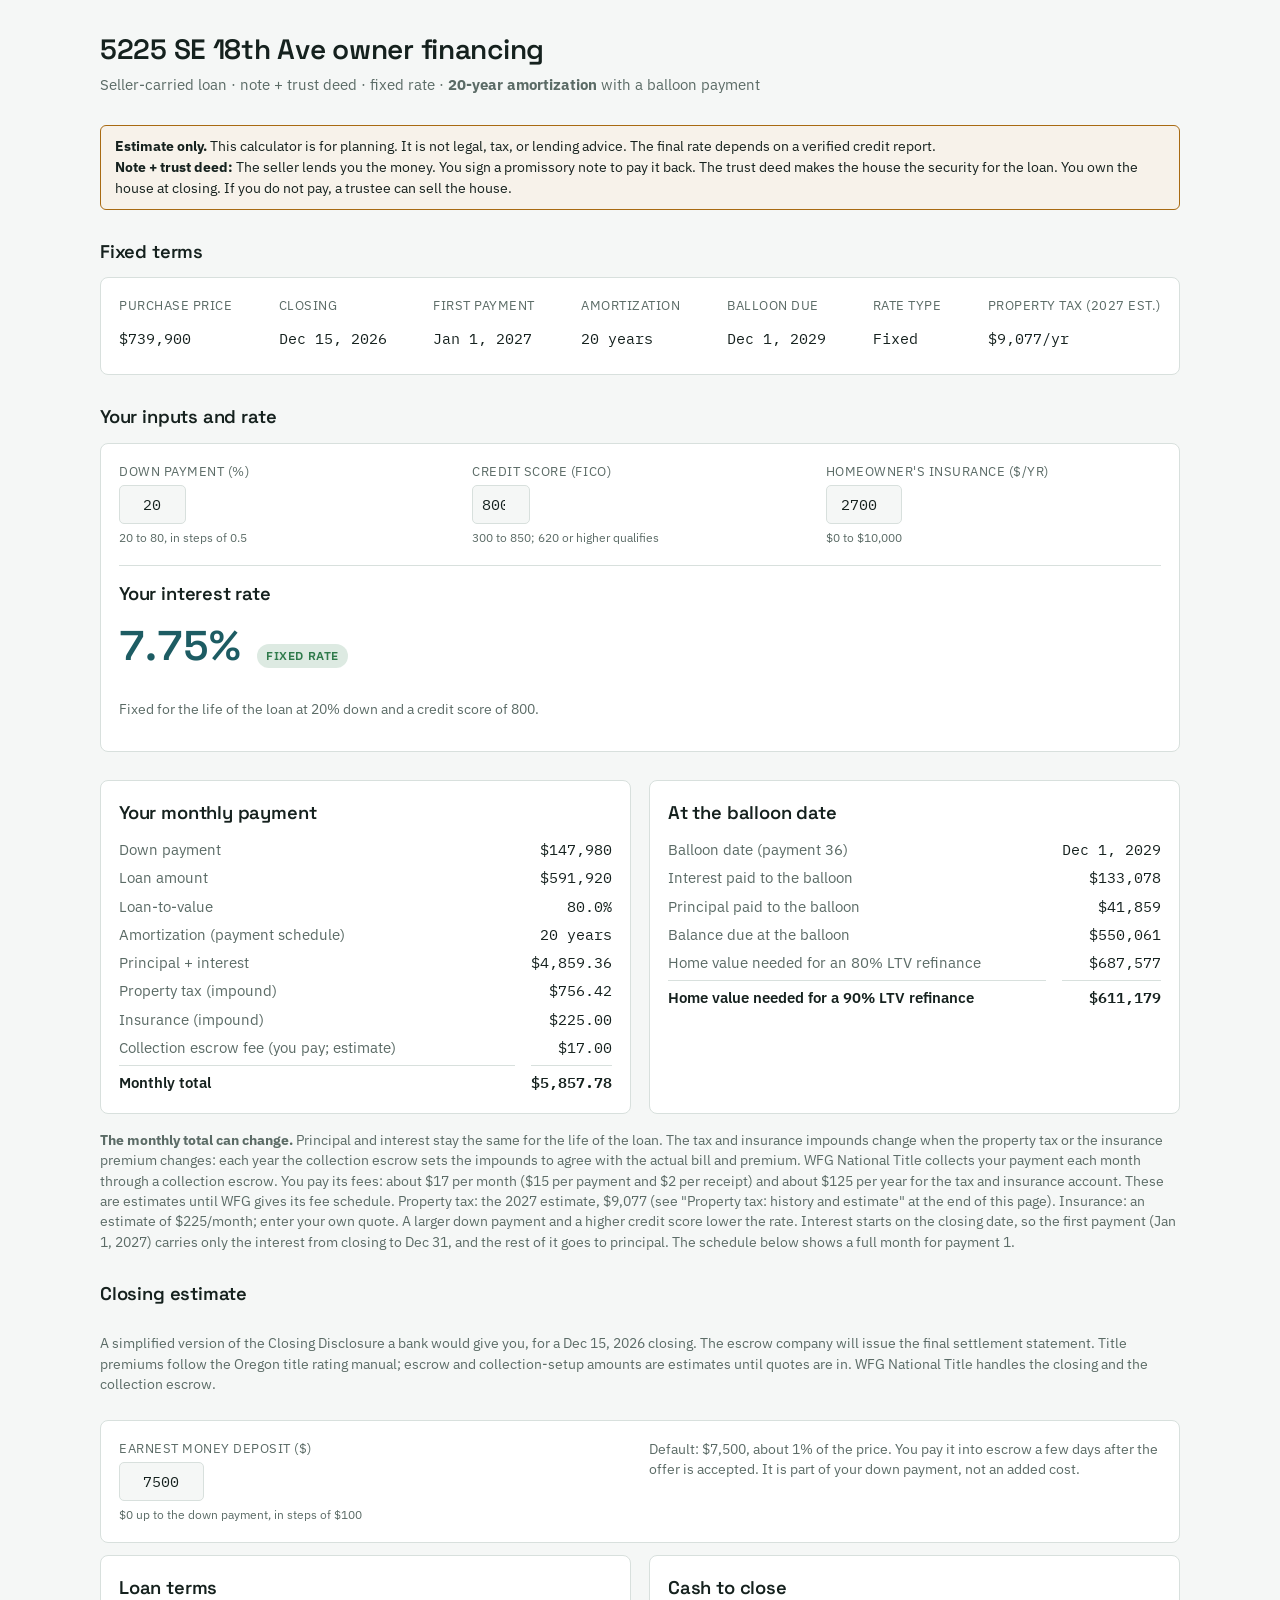
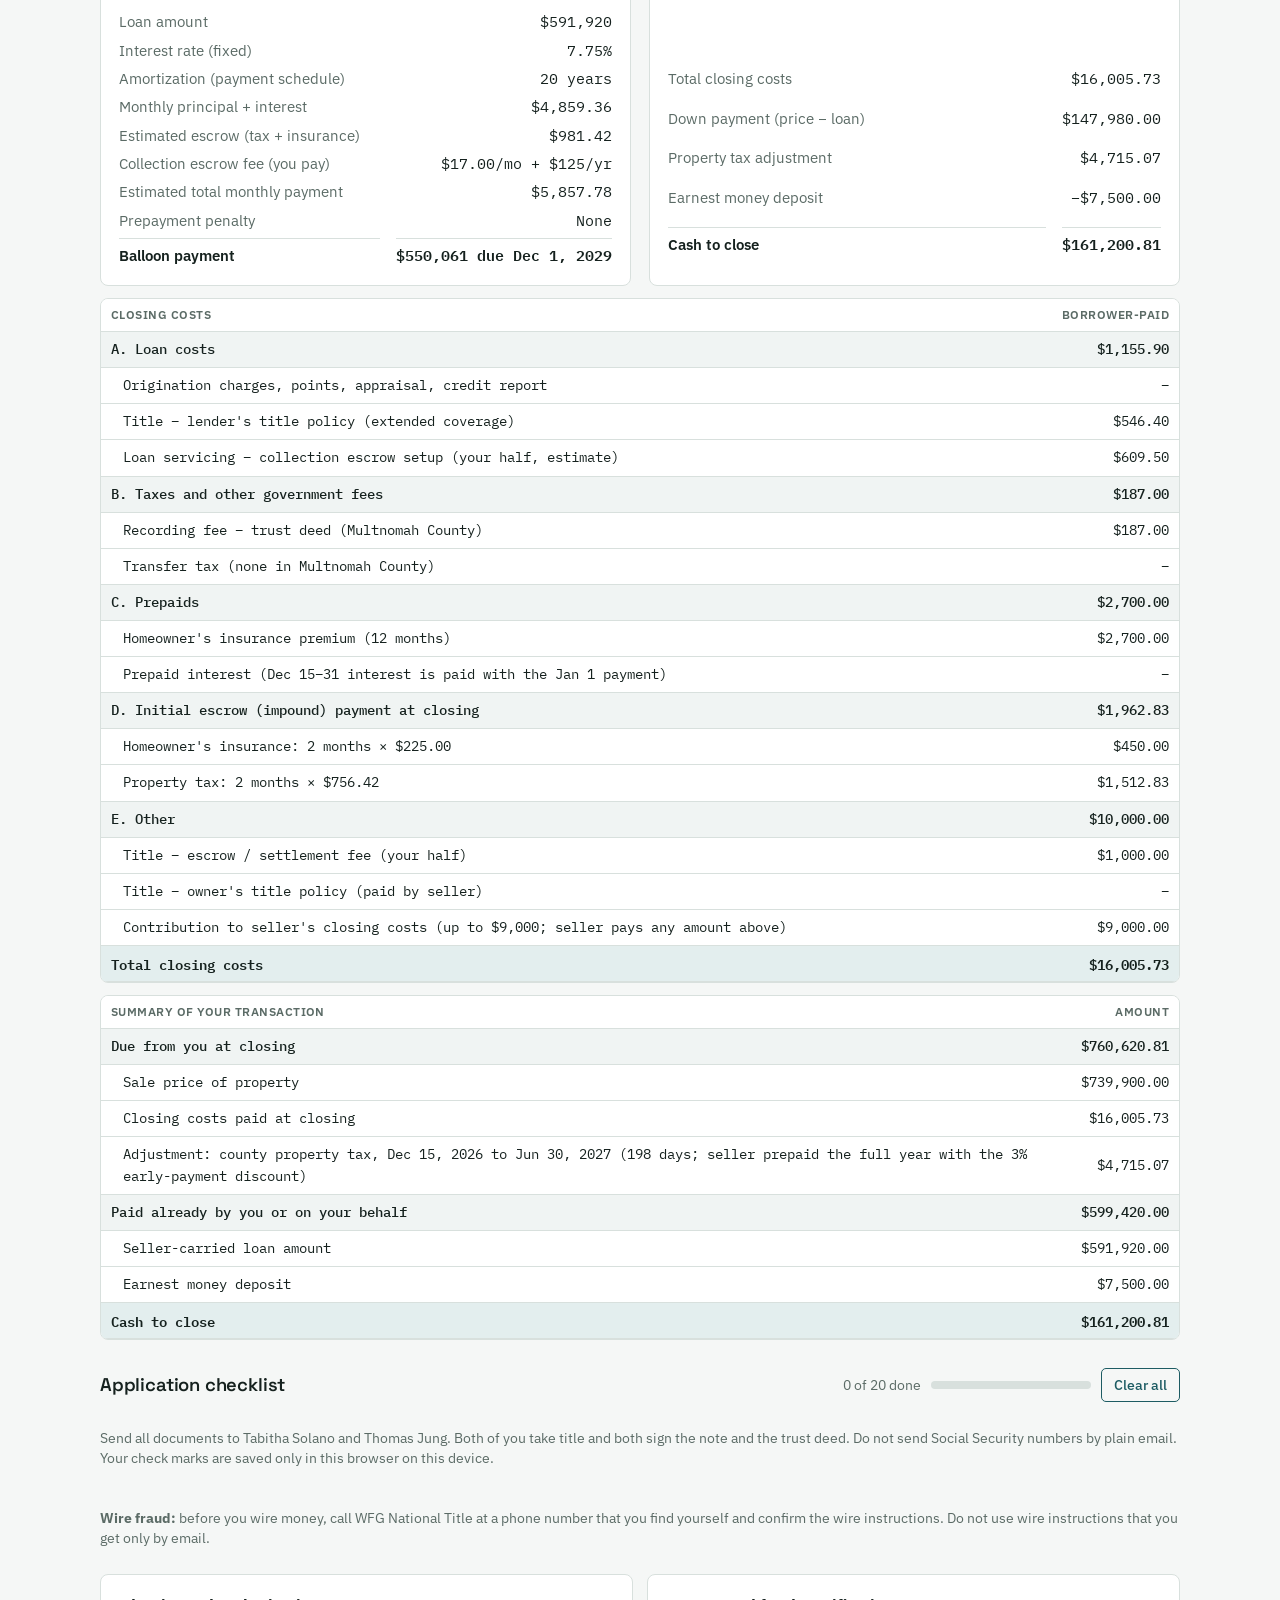
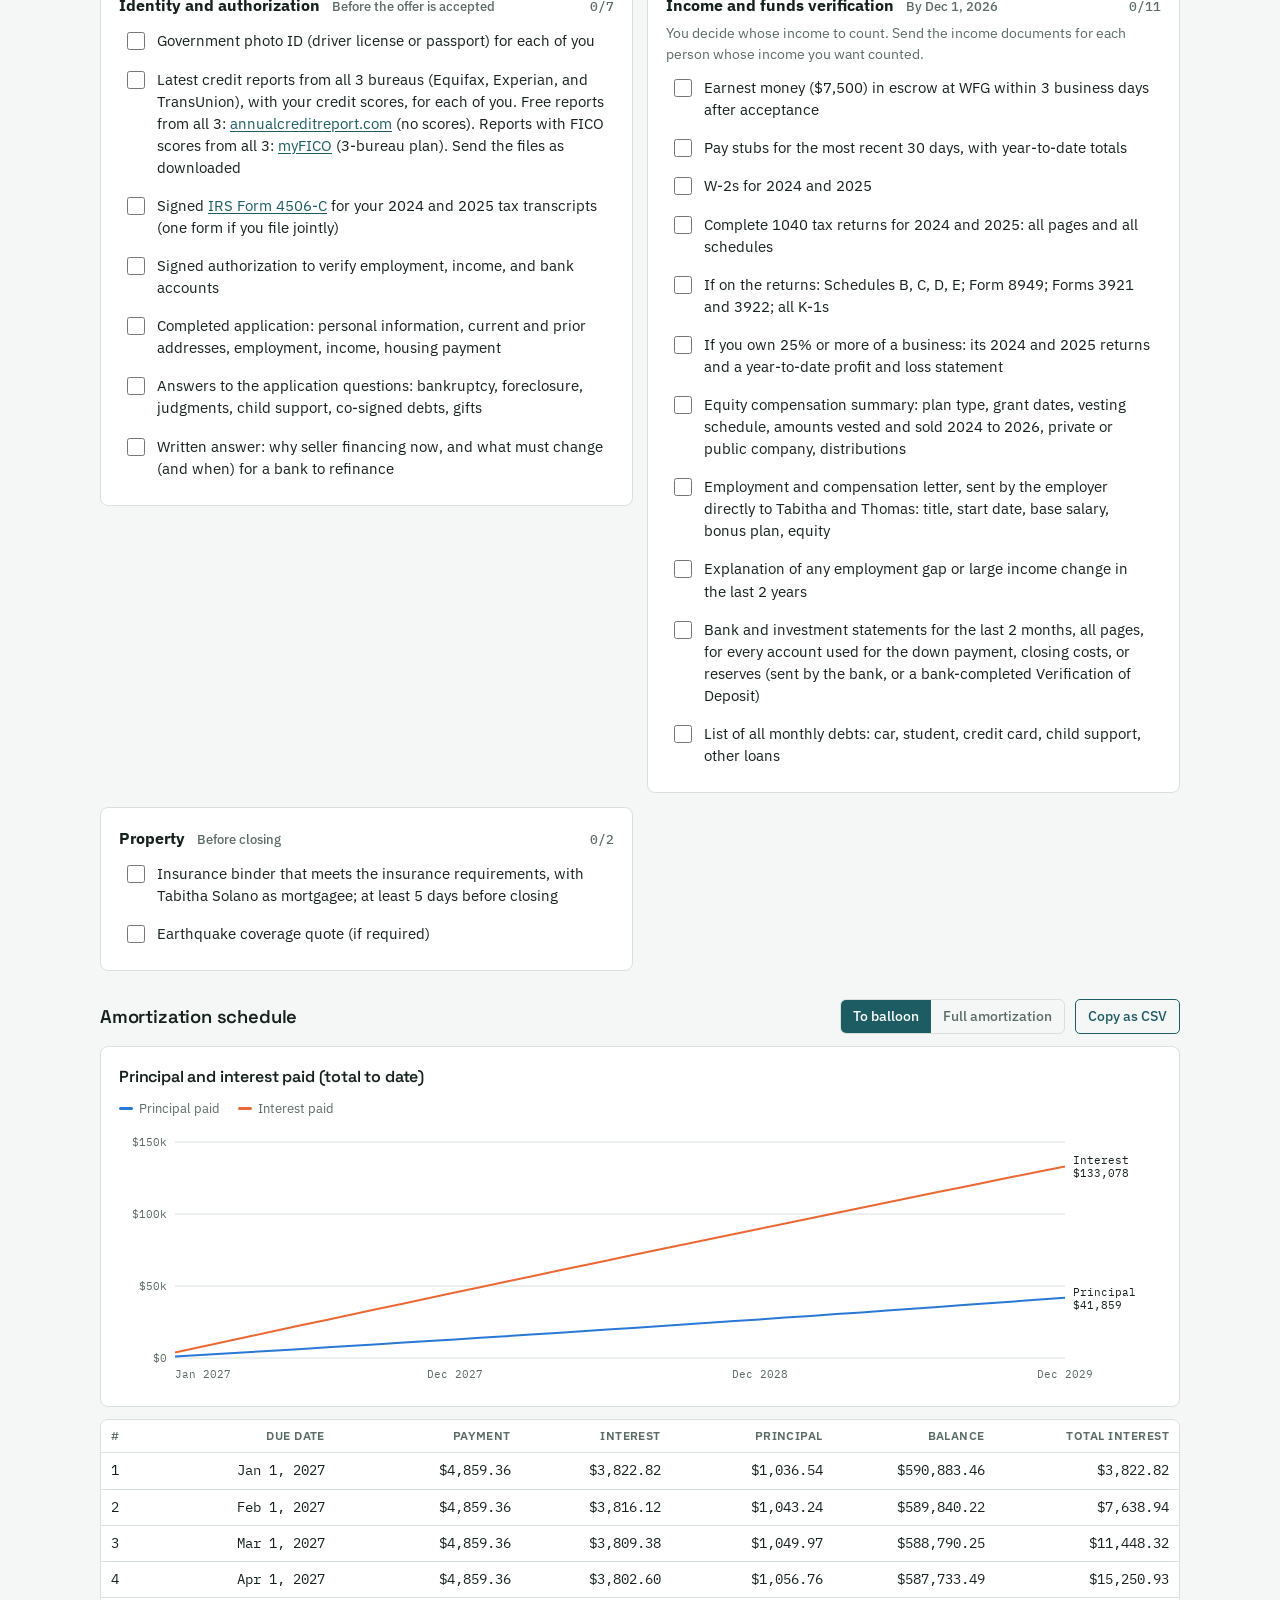
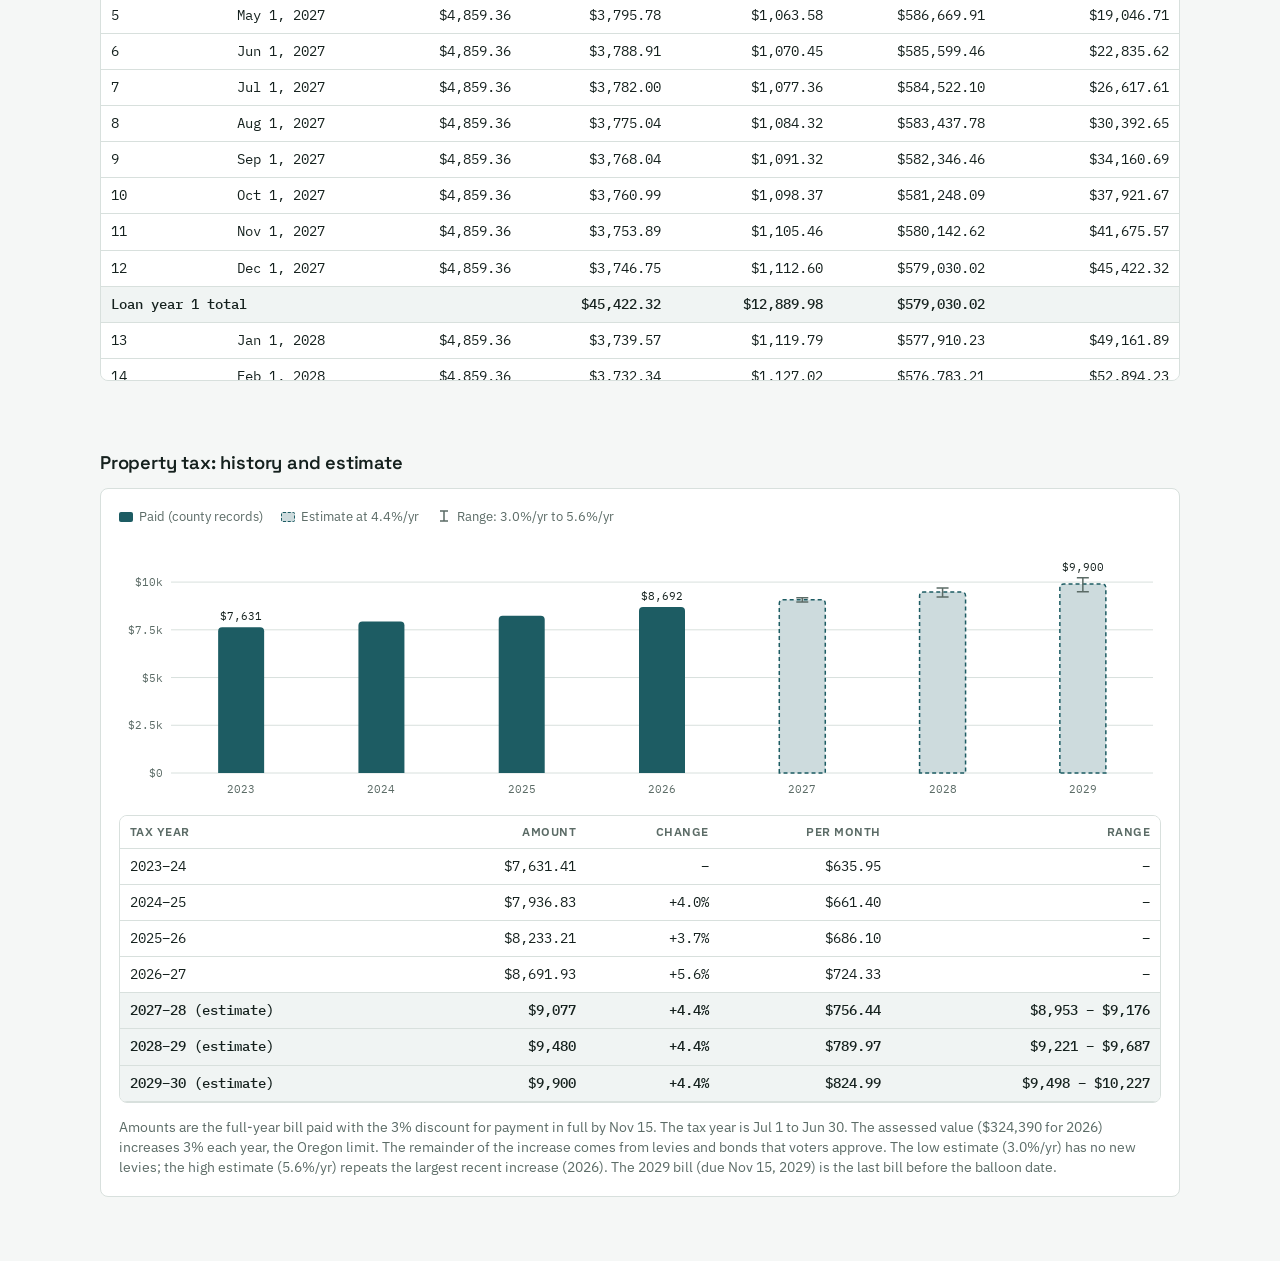
==== 5225-se-18th/index.html @ db4fd9b3 "fix: ask for 3-bureau credit reports with links in 5225 SE 18th checklist" ====
<!doctype html>
<html lang="en">
<head>
<meta charset="utf-8">
<meta name="viewport" content="width=device-width, initial-scale=1">
<meta name="robots" content="noindex, nofollow">
<title>5225 SE 18th Owner Financing</title>
<meta name="description" content="Owner-financing calculator for 5225 SE 18th Ave, Portland">
<link rel="preconnect" href="https://fonts.googleapis.com">
<link rel="stylesheet" href="https://fonts.googleapis.com/css2?family=IBM+Plex+Mono:wght@400;500&family=IBM+Plex+Sans:wght@400;500;600&family=Space+Grotesk:wght@500;600&display=swap">
<style>
/* Layout: one working column; buyer inputs, rate + payment, balloon, then the schedule ledger. */
:root{
  --bg:#f5f7f6; --surface:#ffffff; --ink:#15211e; --muted:#5b6b66; --line:#d8e0dd;
  --accent:#1d5c63; --accent-soft:#e3eeee; --good:#2f7a4b; --warn:#a86a12; --bad:#b03a2e;
  --row:#f0f4f3;
  color-scheme:light;
  --display:"Space Grotesk",system-ui,sans-serif; --text:"IBM Plex Sans",system-ui,sans-serif; --mono:"IBM Plex Mono",ui-monospace,Menlo,monospace;
}
body{margin:0;background:var(--bg);color:var(--ink);font-family:var(--text);font-size:15px;line-height:1.5}
.wrap{max-width:1080px;margin:0 auto;padding-block:28px 64px;padding-left:max(16px,env(safe-area-inset-left,0px));padding-right:max(16px,env(safe-area-inset-right,0px));display:grid;gap:28px}
h1,h2{font-family:var(--display);font-weight:600;letter-spacing:-.01em;text-wrap:balance;margin:0}
h1{font-size:1.75rem}
h2{font-size:1.15rem}
.sub{color:var(--muted);margin:4px 0 0}
.note{font-size:.85rem;color:var(--muted)}
.warn-box{border:1px solid var(--warn);background:color-mix(in srgb,var(--warn) 9%,var(--surface));padding:10px 14px;border-radius:6px;font-size:.88rem}
section{display:grid;gap:12px;min-width:0}
.panel{background:var(--surface);border:1px solid var(--line);border-radius:8px;padding:18px}
.inputs{display:grid;grid-template-columns:repeat(auto-fit,minmax(170px,1fr));gap:14px 18px}
label{display:grid;gap:4px;font-size:.8rem;color:var(--muted);text-transform:uppercase;letter-spacing:.04em}
input{font:inherit;font-family:var(--mono);font-size:.95rem;color:var(--ink);background:var(--bg);border:1px solid var(--line);border-radius:5px;padding:7px 9px;width:100%;box-sizing:border-box;text-transform:none;letter-spacing:0}
input:focus-visible,button:focus-visible{outline:2px solid var(--accent);outline-offset:1px}
.inputs label{align-content:start}
input[type=number]{width:calc(var(--w,8) * 1ch + 22px);max-width:100%;justify-self:start;text-align:right}
input[aria-invalid="true"]{border-color:var(--bad);background:color-mix(in srgb,var(--bad) 7%,var(--surface))}
.hint{font-size:.78rem;color:var(--muted);text-transform:none;letter-spacing:0}
.hint.bad{color:var(--bad);font-weight:500}
.alert{border:1px solid var(--bad);background:color-mix(in srgb,var(--bad) 7%,var(--surface));color:var(--bad);border-radius:6px;padding:8px 12px;font-size:.88rem;margin:0}
.stale #loanOut,.stale #balloonOut,.stale #rateOut,.stale #cdTerms,.stale #cdCash,.stale #cdCosts,.stale #cdSummary,.stale #sched,.stale #piChart{opacity:.45}
.ck-head{display:flex;flex-wrap:wrap;gap:10px 18px;align-items:center;justify-content:space-between}
.ck-prog{display:flex;align-items:center;gap:10px;font-size:.9rem;color:var(--muted)}
.ck-bar{width:160px;height:8px;border-radius:999px;background:var(--line);overflow:hidden}
.ck-bar i{display:block;height:100%;background:var(--good);border-radius:999px;width:0}
.ck-grp{display:grid;gap:6px;align-content:start}
.ck-grp h3{margin:0;font-size:1rem;display:flex;flex-wrap:wrap;gap:6px 12px;align-items:baseline}
.ck-grp h3 .due{font-size:.8rem;font-weight:500;color:var(--muted)}
.ck-grp h3 .cnt{font-size:.8rem;font-weight:500;color:var(--muted);margin-left:auto;font-family:var(--mono)}
.ck-list{list-style:none;margin:0;padding:0;display:grid;gap:2px}
.ck-list label{display:grid;grid-template-columns:20px 1fr;gap:10px;align-items:start;padding:7px 8px;border-radius:6px;cursor:pointer;font-size:.92rem;text-transform:none;letter-spacing:0;color:var(--ink)}
.ck-list label:hover{background:var(--accent-soft)}
.ck-list input{width:18px;height:18px;margin:2px 0 0;accent-color:var(--good)}
.ck-list a{color:var(--accent);text-decoration:underline;text-underline-offset:2px}
.ck-list input:checked ~ span.t{color:var(--muted);text-decoration:line-through}
.ck-grid{display:grid;align-items:start;grid-template-columns:repeat(auto-fit,minmax(min(100%,460px),1fr));gap:14px}
.chart{position:relative;--s-prin:#2a78d6;--s-int:#eb6834}
.key{--s-prin:#2a78d6;--s-int:#eb6834}
.chart .xh{stroke:var(--muted);stroke-width:1;stroke-dasharray:3 3}
.chart svg{display:block;width:100%;height:auto;overflow:visible}
.chart .gl{stroke:var(--line);stroke-width:1}
.chart .ax{fill:var(--muted);font-family:var(--mono);font-size:11px}
.chart .lbl{fill:var(--ink);font-family:var(--mono);font-size:11px}
.chart .b{cursor:default}
.chart .b:focus{outline:none}
.chart .b:focus .m,.chart .b:hover .m{stroke:var(--ink);stroke-width:2}
.tip{position:absolute;pointer-events:none;background:var(--ink);color:var(--surface);font-size:.8rem;line-height:1.35;padding:6px 9px;border-radius:5px;white-space:nowrap;transform:translate(-50%,calc(-100% - 8px));opacity:0}
.tip.on{opacity:1}
.key{display:flex;flex-wrap:wrap;gap:6px 18px;font-size:.82rem;color:var(--muted);align-items:center}
.key i{display:inline-block;width:14px;height:10px;border-radius:2px;margin-right:6px;vertical-align:-1px}
.fixedrow{display:flex;flex-wrap:wrap;justify-content:space-between;gap:14px 32px}
.fixed{white-space:nowrap;display:grid;gap:4px;font-size:.8rem;color:var(--muted);text-transform:uppercase;letter-spacing:.04em}
.fixed span{font-family:var(--mono);font-size:.95rem;color:var(--ink);text-transform:none;letter-spacing:0;padding:7px 0}
.two{display:grid;grid-template-columns:minmax(0,1fr) minmax(0,1fr);gap:18px}
@media (max-width:760px){.two{grid-template-columns:1fr}}
.kv{display:grid;grid-template-columns:1fr auto;gap:6px 16px;font-size:.93rem;margin:0}
.kv dt{color:var(--muted)}
.kv dd{margin:0;text-align:right;font-family:var(--mono);font-variant-numeric:tabular-nums}
.kv .total{font-weight:600;color:var(--ink);border-top:1px solid var(--line);padding-top:6px}
.big{display:flex;flex-wrap:wrap;align-items:baseline;gap:10px 16px}
.big .rate{font-family:var(--display);font-size:2.6rem;font-weight:600;color:var(--accent);font-variant-numeric:tabular-nums}
.pill{display:inline-block;font-size:.75rem;font-weight:600;padding:3px 9px;border-radius:999px;text-transform:uppercase;letter-spacing:.05em}
.pill.ok{background:color-mix(in srgb,var(--good) 16%,transparent);color:var(--good)}
.pill.no{background:color-mix(in srgb,var(--bad) 16%,transparent);color:var(--bad)}
.scroll{overflow-x:auto;border:1px solid var(--line);border-radius:8px;background:var(--surface)}
table{border-collapse:collapse;width:100%;font-size:.88rem}
th,td{padding:7px 10px;text-align:right;white-space:nowrap;font-variant-numeric:tabular-nums}
th{font-weight:600;color:var(--muted);font-size:.75rem;text-transform:uppercase;letter-spacing:.04em;border-bottom:1px solid var(--line);position:sticky;top:0;background:var(--surface)}
td{font-family:var(--mono);border-bottom:1px solid var(--line)}
th:first-child,td:first-child{text-align:left}
tr.yr td{background:var(--row);font-weight:500}
tr.balloon td{background:var(--accent-soft);font-weight:600}
.bar{display:flex;flex-wrap:wrap;gap:10px;align-items:center;justify-content:space-between}
button{font:inherit;font-size:.85rem;font-weight:500;color:var(--accent);background:transparent;border:1px solid var(--accent);border-radius:5px;padding:6px 12px;cursor:pointer}
button:hover{background:var(--accent-soft)}
.seg{display:inline-flex;border:1px solid var(--line);border-radius:6px;overflow:hidden}
.seg button{border:0;border-radius:0;color:var(--muted)}
.seg button[aria-pressed="true"]{background:var(--accent);color:var(--surface)}
@media (prefers-reduced-motion:reduce){*{transition:none!important}}
</style>
</head>
<body>

<div class="wrap">
  <header>
    <h1>5225 SE 18th Ave owner financing</h1>
    <p class="sub">Seller-carried loan · note + trust deed · fixed rate · <strong>20-year amortization</strong> with a balloon payment</p>
  </header>

  <div class="warn-box"><strong>Estimate only.</strong> This calculator is for planning. It is not legal, tax, or lending advice. The final rate depends on a verified credit report.<br><strong>Note + trust deed:</strong> The seller lends you the money. You sign a promissory note to pay it back. The trust deed makes the house the security for the loan. You own the house at closing. If you do not pay, a trustee can sell the house.</div>

  <section>
    <h2>Fixed terms</h2>
    <div class="panel fixedrow">
      <div class="fixed">Purchase price<span>$739,900</span></div>
      <div class="fixed">Closing<span>Dec 15, 2026</span></div>
      <div class="fixed">First payment<span>Jan 1, 2027</span></div>
      <div class="fixed">Amortization<span>20 years</span></div>
      <div class="fixed">Balloon due<span style="white-space:nowrap">Dec 1, 2029</span></div>
      <div class="fixed">Rate type<span>Fixed</span></div>
      <div class="fixed">Property tax (2027 est.)<span>$9,077/yr</span></div>
    </div>
  </section>

  <section>
    <h2>Your inputs and rate</h2>
    <div class="panel" style="display:grid;gap:18px">
      <div class="inputs">
        <label for="downPct">Down payment (%)<input id="downPct" type="number" inputmode="decimal" required step="0.5" min="20" max="80" data-unit="%" value="20" style="--w:5" aria-describedby="downPctHint"><span class="hint" id="downPctHint" data-hint="20 to 80, in steps of 0.5">20 to 80, in steps of 0.5</span></label>
        <label for="fico">Credit score (FICO)<input id="fico" type="number" inputmode="decimal" required step="1" min="300" max="850" value="800" style="--w:4" aria-describedby="ficoHint"><span class="hint" id="ficoHint" data-hint="300 to 850; 620 or higher qualifies">300 to 850; 620 or higher qualifies</span></label>
        <label for="ins">Homeowner's insurance ($/yr)<input id="ins" type="number" inputmode="decimal" required step="1" min="0" max="10000" data-unit="$" value="2700" style="--w:6" aria-describedby="insHint"><span class="hint" id="insHint" data-hint="$0 to $10,000">$0 to $10,000</span></label>
      </div>
      <p class="alert" id="invalidMsg" role="alert" hidden>Correct the marked fields. The results below are from the last correct values.</p>
      <div style="border-top:1px solid var(--line);padding-top:14px;display:grid;gap:8px">
        <h2>Your interest rate</h2>
        <div class="big"><span class="rate" id="rateOut">–</span><span id="statusPill" class="pill ok">–</span></div>
        <p class="note" id="rateMsg"></p>
      </div>
    </div>
  </section>

  <section class="two">
    <div class="panel" style="display:grid;gap:12px;align-content:start">
      <h2>Your monthly payment</h2>
      <dl class="kv" id="loanOut"></dl>
    </div>
    <div class="panel" style="display:grid;gap:12px;align-content:start">
      <h2>At the balloon date</h2>
      <dl class="kv" id="balloonOut"></dl>
    </div>
  </section>
  <p class="note" style="margin:-12px 0 0"><strong>The monthly total can change.</strong> Principal and interest stay the same for the life of the loan. The tax and insurance impounds change when the property tax or the insurance premium changes: each year the collection escrow sets the impounds to agree with the actual bill and premium. WFG National Title collects your payment each month through a collection escrow. You pay its fees: about $17 per month ($15 per payment and $2 per receipt) and about $125 per year for the tax and insurance account. These are estimates until WFG gives its fee schedule. Property tax: the 2027 estimate, $9,077 (see "Property tax: history and estimate" at the end of this page). Insurance: an estimate of $225/month; enter your own quote. A larger down payment and a higher credit score lower the rate. Interest starts on the closing date, so the first payment (Jan 1, 2027) carries only the interest from closing to Dec 31, and the rest of it goes to principal. The schedule below shows a full month for payment 1.</p>


  <section>
    <h2>Closing estimate</h2>
    <p class="note">A simplified version of the Closing Disclosure a bank would give you, for a Dec 15, 2026 closing. The escrow company will issue the final settlement statement. Title premiums follow the Oregon title rating manual; escrow and collection-setup amounts are estimates until quotes are in. WFG National Title handles the closing and the collection escrow.</p>
    <div class="panel inputs">
      <label for="earnest">Earnest money deposit ($)<input id="earnest" type="number" inputmode="decimal" required step="100" min="0" max="147980" data-unit="$" value="7500" style="--w:7" aria-describedby="earnestHint"><span class="hint" id="earnestHint" data-hint="$0 up to the down payment, in steps of $100">$0 up to the down payment, in steps of $100</span></label>
      <p class="note" style="margin:0">Default: $7,500, about 1% of the price. You pay it into escrow a few days after the offer is accepted. It is part of your down payment, not an added cost.</p>
    </div>
    <div class="two">
      <div class="panel" style="display:grid;gap:10px"><h2>Loan terms</h2><dl class="kv" id="cdTerms"></dl></div>
      <div class="panel" style="display:grid;gap:10px"><h2>Cash to close</h2><dl class="kv" id="cdCash"></dl></div>
    </div>
    <div class="scroll"><table id="cdCosts"></table></div>
    <div class="scroll"><table id="cdSummary"></table></div>
  </section>

  <section id="checklist">
    <div class="ck-head">
      <h2>Application checklist</h2>
      <div class="ck-prog"><span id="ckCount">0 of 0 done</span><span class="ck-bar" aria-hidden="true"><i id="ckBar"></i></span><button type="button" id="ckClear">Clear all</button></div>
    </div>
    <p class="note">Send all documents to Tabitha Solano and Thomas Jung. Both of you take title and both sign the note and the trust deed. Do not send Social Security numbers by plain email. Your check marks are saved only in this browser on this device.</p>
    <p class="note"><strong>Wire fraud:</strong> before you wire money, call WFG National Title at a phone number that you find yourself and confirm the wire instructions. Do not use wire instructions that you get only by email.</p>
    <div class="ck-grid" id="ckGroups"></div>
  </section>

  <section>
    <div class="bar">
      <h2>Amortization schedule</h2>
      <div style="display:flex;gap:10px;flex-wrap:wrap">
        <div class="seg" role="group" aria-label="Schedule length">
          <button type="button" id="viewBalloon" aria-pressed="true">To balloon</button>
          <button type="button" id="viewFull" aria-pressed="false">Full amortization</button>
        </div>
        <button type="button" id="copyCsv">Copy as CSV</button>
      </div>
    </div>
    <div class="panel" style="display:grid;gap:10px">
      <h2 style="font-size:1rem">Principal and interest paid (total to date)</h2>
      <div class="key"><span><i style="background:var(--s-prin);height:3px;vertical-align:3px"></i>Principal paid</span><span><i style="background:var(--s-int);height:3px;vertical-align:3px"></i>Interest paid</span></div>
      <div class="chart" id="piChart"></div>
    </div>
    <div class="scroll" style="max-height:560px"><table id="sched"></table></div>
    <p class="note" id="copyMsg" aria-live="polite"></p>
  </section>

  <section>
    <h2>Property tax: history and estimate</h2>
    <div class="panel" style="display:grid;gap:14px">
      <div class="key"><span><i style="background:var(--accent)"></i>Paid (county records)</span><span><i style="background:color-mix(in srgb,var(--accent) 22%,var(--surface));outline:1.5px dashed var(--accent);outline-offset:-1.5px"></i>Estimate at 4.4%/yr</span><span><svg width="14" height="12" aria-hidden="true" style="margin-right:6px;vertical-align:-1px"><path d="M7 1V11M3 1H11M3 11H11" stroke="var(--muted)" stroke-width="1.5" fill="none"/></svg>Range: 3.0%/yr to 5.6%/yr</span></div>
      <div class="chart" id="taxChart"></div>
      <div class="scroll"><table id="taxTable"></table></div>
      <p class="note" style="margin:0">Amounts are the full-year bill paid with the 3% discount for payment in full by Nov 15. The tax year is Jul 1 to Jun 30. The assessed value ($324,390 for 2026) increases 3% each year, the Oregon limit. The remainder of the increase comes from levies and bonds that voters approve. The low estimate (3.0%/yr) has no new levies; the high estimate (5.6%/yr) repeats the largest recent increase (2026). The 2029 bill (due Nov 15, 2029) is the last bill before the balloon date.</p>
    </div>
  </section>
</div>

<script>
const TAX_EST = Math.round(8691.93*Math.pow(8691.93/7631.41,1/3)); // 2027 estimate: 2026 bill (3% discount) + average 2023–2026 increase
const PRICE = 739900, AMORT_N = 240, FIRST = "2027-01-01";
const P = {base:7.25, floor:7.0, minDown:20, downAdj:0.5, downCut:0.025, minFico:620,
  credit:[[800,0],[780,0.125],[760,0.25],[740,0.375],[720,0.5],[700,0.75],[680,1.0],[660,1.25],[640,1.5],[620,1.75]]};
let fullView = false, lastRows = [];
const $ = id => document.getElementById(id);
const num = id => parseFloat($(id).value) || 0;
const usd = v => (v<0?"-":"") + "$" + Math.round(Math.abs(v)).toLocaleString("en-US");
const usd2 = v => (v<0?"-":"") + "$" + Math.abs(v).toLocaleString("en-US",{minimumFractionDigits:2,maximumFractionDigits:2});
const pct = (v,d=3) => v.toFixed(d).replace(/0+$/,"").replace(/\.$/,".0") + "%";

function rateFor(fico, downPct){
  if(downPct < P.minDown - 1e-9) return {ok:false, why:`The minimum down payment is ${P.minDown}%.`};
  const t = P.credit.find(([min]) => fico >= min);
  if(!t) return {ok:false, why:`Owner financing is available for credit scores of ${P.minFico} or higher.`};
  const steps = Math.floor((downPct - P.minDown)/0.5 + 1e-9);
  const r = Math.max(P.floor, Math.round((P.base + t[1] + P.downAdj - P.downCut*steps)*1000)/1000);
  return {ok:true, rate:r};
}
function payment(L, r, n){ const i=r/1200; return L*i/(1-Math.pow(1+i,-n)); }
function addMonths(iso, k){
  const [y,m,d] = iso.split("-").map(Number);
  const dt = new Date(Date.UTC(y, m-1+k, 1));
  const last = new Date(Date.UTC(dt.getUTCFullYear(), dt.getUTCMonth()+1, 0)).getUTCDate();
  dt.setUTCDate(Math.min(d,last));
  return dt.toISOString().slice(0,10);
}
const fmtDate = iso => { const [y,m,d]=iso.split("-"); return ["Jan","Feb","Mar","Apr","May","Jun","Jul","Aug","Sep","Oct","Nov","Dec"].at(Number(m)-1)+" "+Number(d)+", "+y; };
function schedule(L, r, nBalloon){
  const i=r/1200, pmt=payment(L,r,AMORT_N); let bal=L, cumI=0; const rows=[];
  for(let k=1;k<=AMORT_N;k++){
    const int = bal*i; let prin = pmt-int; if(prin>bal) prin=bal;
    bal -= prin; cumI += int;
    rows.push({k, date:addMonths(FIRST,k-1), pmt:int+prin, int, prin, bal:Math.max(bal,0), cumI});
  }
  return {pmt, rows, n:Math.min(AMORT_N, nBalloon)};
}
function dl(el, pairs){ el.innerHTML = pairs.map(([k,v,cls]) => `<dt class="${cls||""}">${k}</dt><dd class="${cls||""}">${v}</dd>`).join(""); }

const FIELDS = ["downPct","fico","ins","earnest"];
const fmtVal = (el, v) => el.dataset.unit==="$" ? "$"+Number(v).toLocaleString("en-US") : el.dataset.unit==="%" ? v+"%" : Number(v).toLocaleString("en-US");
function fieldMsg(el){
  const v = el.validity;
  if(v.valueMissing || v.badInput) return "Enter a number.";
  if(v.rangeUnderflow || v.rangeOverflow){
    if(el.id==="earnest" && v.rangeOverflow) return `The deposit cannot be more than the down payment (${fmtVal(el, el.max)}).`;
    return `Enter a value from ${fmtVal(el, el.min)} to ${fmtVal(el, el.max)}.`;
  }
  if(v.stepMismatch) return el.step==="1" ? "Enter a whole number." : `Use steps of ${fmtVal(el, el.step)}.`;
  return "";
}
function validate(){
  const dp = $("downPct");
  if(dp.checkValidity()) $("earnest").max = Math.floor(PRICE*Number(dp.value)/100);
  let ok = true;
  FIELDS.forEach(id=>{
    const el=$(id), m=fieldMsg(el), h=$(id+"Hint");
    el.setAttribute("aria-invalid", m ? "true" : "false");
    h.textContent = m || h.dataset.hint; h.classList.toggle("bad", !!m);
    if(m) ok = false;
  });
  $("invalidMsg").hidden = ok; document.body.classList.toggle("stale", !ok);
  return ok;
}

function render(){
  if(!validate()) return;
  const downPct=num("downPct"), fico=num("fico"), nB=36;
  const taxM=TAX_EST/12, insM=num("ins")/12;
  const down=PRICE*downPct/100, L=PRICE-down;
  const q = rateFor(fico, downPct), pill=$("statusPill");
  if(!q.ok){
    $("rateOut").textContent="–"; pill.className="pill no"; pill.textContent="Not available"; $("rateMsg").textContent=q.why;
    dl($("loanOut"), [["Down payment", usd(down)],["Loan amount", usd(L)]]);
    dl($("balloonOut"), []); $("sched").innerHTML=""; $("piChart").innerHTML=""; lastRows=[]; ["cdTerms","cdCash","cdCosts","cdSummary"].forEach(id=>$(id).innerHTML=""); return;
  }
  $("rateOut").textContent=pct(q.rate); pill.className="pill ok"; pill.textContent="Fixed rate";
  $("rateMsg").textContent=`Fixed for the life of the loan at ${downPct}% down and a credit score of ${fico}.`;
  const s = schedule(L, q.rate, nB), n=s.n, end=s.rows[n-1];
  dl($("loanOut"), [
    ["Down payment", usd(down)],
    ["Loan amount", usd(L)],
    ["Loan-to-value", pct(L/PRICE*100,1)],
    ["Amortization (payment schedule)", "20 years"],
    ["Principal + interest", usd2(s.pmt)],
    ["Property tax (impound)", usd2(taxM)],
    ["Insurance (impound)", usd2(insM)],
    ["Collection escrow fee (you pay; estimate)", usd2(COLLECT_M)],
    ["Monthly total", usd2(s.pmt+taxM+insM+COLLECT_M),"total"]
  ]);
  dl($("balloonOut"), [
    ["Balloon date (payment "+n+")", fmtDate(end.date)],
    ["Interest paid to the balloon", usd(end.cumI)],
    ["Principal paid to the balloon", usd(L-end.bal)],
    ["Balance due at the balloon", usd(end.bal)],
    ["Home value needed for an 80% LTV refinance", usd(end.bal/0.8)],
    ["Home value needed for a 90% LTV refinance", usd(end.bal/0.9),"total"]
  ]);
  renderSchedule(s, n);
  renderPI(s, n);
  renderClosing(down, L, taxM, insM, q.rate, s, n);
  try{ localStorage.setItem("buyerNoteInputs-v9", JSON.stringify({downPct:$("downPct").value,fico:$("fico").value,ins:$("ins").value,earnest:$("earnest").value})); }catch(e){}
}

const COLLECT_M = 17, COLLECT_Y = 125; // WFG collection escrow, estimate: $15 per payment + $2 receipt; $125/yr tax and insurance reserve
const TAX_2026_PAID = 8691.93, CLOSE = "2026-12-15", ESCROW_TOTAL = 2000, TD_REC = 187, SELLER_COST_CAP = 9000;
function basicRate(a){ return a<=500000 ? 1350 : 1350 + 1.5*Math.ceil((a-500000)/1000 - 1e-9); }
function renderClosing(down, L, taxM, insM, rate, s, n){
  const days = Math.round((Date.UTC(2027,5,30) - Date.parse(CLOSE))/864e5) + 1;
  const end = s.rows[n-1];
  const lenderTitle = 100 + 0.30*basicRate(L), COLLECT_TOTAL = Math.max(250, 35 + 2*Math.ceil(L/1000));
  const groups = [
    ["A. Loan costs", [
      ["Origination charges, points, appraisal, credit report", 0],
      ["Title – lender's title policy (extended coverage)", lenderTitle],
      ["Loan servicing – collection escrow setup (your half, estimate)", COLLECT_TOTAL/2]
    ]],
    ["B. Taxes and other government fees", [
      ["Recording fee – trust deed (Multnomah County)", TD_REC],
      ["Transfer tax (none in Multnomah County)", 0]
    ]],
    ["C. Prepaids", [
      ["Homeowner's insurance premium (12 months)", num("ins")],
      ["Prepaid interest (Dec 15–31 interest is paid with the Jan 1 payment)", 0]
    ]],
    ["D. Initial escrow (impound) payment at closing", [
      ["Homeowner's insurance: 2 months × " + usd2(insM), 2*insM],
      ["Property tax: 2 months × " + usd2(taxM), 2*taxM]
    ]],
    ["E. Other", [
      ["Title – escrow / settlement fee (your half)", ESCROW_TOTAL/2],
      ["Title – owner's title policy (paid by seller)", 0],
      ["Contribution to seller's closing costs (up to $9,000; seller pays any amount above)", SELLER_COST_CAP]
    ]]
  ];
  let total = 0, h = `<thead><tr><th>Closing costs</th><th>Borrower-paid</th></tr></thead><tbody>`;
  groups.forEach(([g, items])=>{
    const sub = items.reduce((a,i)=>a+i[1],0); total += sub;
    h += `<tr class="yr"><td>${g}</td><td>${usd2(sub)}</td></tr>` + items.map(i=>`<tr><td style="white-space:normal;padding-left:22px">${i[0]}</td><td>${i[1]?usd2(i[1]):"–"}</td></tr>`).join("");
  });
  h += `<tr class="balloon"><td>Total closing costs</td><td>${usd2(total)}</td></tr></tbody>`;
  $("cdCosts").innerHTML = h;

  const prorate = TAX_2026_PAID*days/365, earnest = num("earnest");
  const dueFrom = PRICE + total + prorate, paid = L + earnest, cash = dueFrom - paid;
  $("cdSummary").innerHTML = `<thead><tr><th>Summary of your transaction</th><th>Amount</th></tr></thead><tbody>
    <tr class="yr"><td>Due from you at closing</td><td>${usd2(dueFrom)}</td></tr>
    <tr><td style="padding-left:22px">Sale price of property</td><td>${usd2(PRICE)}</td></tr>
    <tr><td style="padding-left:22px">Closing costs paid at closing</td><td>${usd2(total)}</td></tr>
    <tr><td style="white-space:normal;padding-left:22px">Adjustment: county property tax, Dec 15, 2026 to Jun 30, 2027 (${days} days; seller prepaid the full year with the 3% early-payment discount)</td><td>${usd2(prorate)}</td></tr>
    <tr class="yr"><td>Paid already by you or on your behalf</td><td>${usd2(paid)}</td></tr>
    <tr><td style="padding-left:22px">Seller-carried loan amount</td><td>${usd2(L)}</td></tr>
    <tr><td style="padding-left:22px">Earnest money deposit</td><td>${earnest?usd2(earnest):"–"}</td></tr>
    <tr class="balloon"><td>Cash to close</td><td>${usd2(cash)}</td></tr></tbody>`;

  dl($("cdTerms"), [
    ["Loan amount", usd(L)],
    ["Interest rate (fixed)", pct(rate)],
    ["Amortization (payment schedule)", "20 years"],
    ["Monthly principal + interest", usd2(s.pmt)],
    ["Estimated escrow (tax + insurance)", usd2(taxM+insM)],
    ["Collection escrow fee (you pay)", usd2(COLLECT_M)+"/mo + "+usd(COLLECT_Y)+"/yr"],
    ["Estimated total monthly payment", usd2(s.pmt+taxM+insM+COLLECT_M)],
    ["Prepayment penalty", "None"],
    ["Balloon payment", `${usd(end.bal)} due ${fmtDate(end.date)}`, "total"]
  ]);
  dl($("cdCash"), [
    ["Total closing costs", usd2(total)],
    ["Down payment (price − loan)", usd2(down)],
    ["Property tax adjustment", usd2(prorate)],
    ["Earnest money deposit", earnest?"−"+usd2(earnest):"–"],
    ["Cash to close", usd2(cash), "total"]
  ]);
}

function niceTicks(max, count){
  const raw = max/count, mag = Math.pow(10, Math.floor(Math.log10(raw))), f = raw/mag;
  const step = (f<=1?1:f<=2?2:f<=2.5?2.5:f<=5?5:10)*mag; const t=[]; for(let v=0; v<=max+1e-6; v+=step) t.push(v);
  if(t.at(-1) < max) t.push(t.at(-1)+step); return t;
}
const kfmt = v => v>=1e6 ? "$"+(v/1e6).toFixed(v%1e6?2:0).replace(/\.?0+$/,"")+"M" : v>=1000 ? "$"+Math.round(v/1000)+"k" : "$"+v;
let piState = null;
function renderPI(s, n){
  const box = $("piChart"), rows = (fullView ? s.rows : s.rows.slice(0,n));
  const L0 = rows[0].bal + rows[0].prin;
  const pts = rows.map(r=>({k:r.k, date:r.date, p:L0-r.bal, i:r.cumI}));
  const W = Math.max(300, box.clientWidth || 640), H = W<500?220:260, Lm = 56, Rm = W<500?78:96, T = 14, B = 30;
  const maxV = Math.max(pts.at(-1).p, pts.at(-1).i), ticks = niceTicks(maxV, 4), yMax = ticks.at(-1);
  const x = k => Lm + (W-Lm-Rm)*(k-1)/Math.max(1, pts.length-1), y = v => T + (H-T-B)*(1 - v/yMax);
  let g = "";
  ticks.forEach(t=>{ g += `<line class="gl" x1="${Lm}" x2="${W-Rm}" y1="${y(t)}" y2="${y(t)}"/><text class="ax" x="${Lm-8}" y="${y(t)+4}" text-anchor="end">${kfmt(t)}</text>`; });
  const yrStep = pts.length > 60 ? 60 : 12, mon = q => fmtDate(q.date).replace(/ \d+,/,"");
  const xs = [1]; for(let k=yrStep; k<=pts.length; k+=yrStep) xs.push(k);
  const keep = [xs.at(-1)]; for(let i=xs.length-2; i>=0; i--) if(x(keep.at(-1)) - x(xs[i]) >= 72) keep.push(xs[i]);
  keep.forEach(k=>{ g += `<text class="ax" x="${x(k)}" y="${H-10}" text-anchor="${k===1?"start":"middle"}">${mon(pts[k-1])}</text>`; });
  const line = key => "M" + pts.map(q=>`${x(q.k).toFixed(1)},${y(q[key]).toFixed(1)}`).join("L");
  g += `<path d="${line("i")}" fill="none" stroke="var(--s-int)" stroke-width="2" stroke-linejoin="round"/>`;
  g += `<path d="${line("p")}" fill="none" stroke="var(--s-prin)" stroke-width="2" stroke-linejoin="round"/>`;
  const e = pts.at(-1); let yp = y(e.p), yi = y(e.i); if(Math.abs(yp-yi) < 30){ const mid=(yp+yi)/2; if(yp<=yi){yp=mid-15; yi=mid+15;} else {yp=mid+15; yi=mid-15;} }
  g += `<text class="lbl" x="${W-Rm+8}" y="${yp-2}">Principal</text><text class="lbl" x="${W-Rm+8}" y="${yp+11}">${usd(e.p)}</text>`;
  g += `<text class="lbl" x="${W-Rm+8}" y="${yi-2}">Interest</text><text class="lbl" x="${W-Rm+8}" y="${yi+11}">${usd(e.i)}</text>`;
  g += `<g id="piHover" visibility="hidden"><line class="xh" id="piX" y1="${T}" y2="${H-B}"/><circle id="piDp" r="5" fill="var(--s-prin)" stroke="var(--surface)" stroke-width="2"/><circle id="piDi" r="5" fill="var(--s-int)" stroke="var(--surface)" stroke-width="2"/></g>`;
  g += `<rect id="piHit" x="${Lm}" y="${T}" width="${W-Lm-Rm}" height="${H-T-B}" fill="transparent" tabindex="0" aria-label="Move the pointer or use the arrow keys to read values"/>`;
  box.innerHTML = `<svg viewBox="0 0 ${W} ${H}" width="${W}" height="${H}" role="img" aria-label="Total principal and interest paid by month: ${usd(e.p)} principal and ${usd(e.i)} interest after payment ${e.k}">${g}</svg><div class="tip" id="piTip"></div>`;
  piState = {pts, x, y, W, idx: null};
  const hit = $("piHit"), tip = $("piTip");
  const show = idx => {
    idx = Math.max(0, Math.min(pts.length-1, idx)); piState.idx = idx; const q = pts[idx], X = x(q.k);
    $("piHover").setAttribute("visibility","visible");
    $("piX").setAttribute("x1",X); $("piX").setAttribute("x2",X);
    $("piDp").setAttribute("cx",X); $("piDp").setAttribute("cy",y(q.p)); $("piDi").setAttribute("cx",X); $("piDi").setAttribute("cy",y(q.i));
    tip.innerHTML = `Payment ${q.k} · ${fmtDate(q.date)}<br>Principal paid ${usd(q.p)}<br>Interest paid ${usd(q.i)}`;
    tip.classList.add("on"); const half = tip.offsetWidth/2;
    tip.style.left = Math.min(W-half, Math.max(half, X))+"px"; tip.style.top = (Math.min(y(q.p), y(q.i)) - 6)+"px";
  };
  const hide = () => { $("piHover").setAttribute("visibility","hidden"); tip.classList.remove("on"); };
  const fromEvt = ev => { const r = hit.getBoundingClientRect(); return Math.round((ev.clientX - r.left)/r.width*(pts.length-1)); };
  hit.addEventListener("pointermove", ev => show(fromEvt(ev)));
  hit.addEventListener("pointerdown", ev => show(fromEvt(ev)));
  hit.addEventListener("pointerleave", hide);
  hit.addEventListener("focus", () => show(piState.idx ?? pts.length-1));
  hit.addEventListener("blur", hide);
  hit.addEventListener("keydown", ev => { if(ev.key==="ArrowRight"||ev.key==="ArrowLeft"){ ev.preventDefault(); show((piState.idx ?? pts.length-1) + (ev.key==="ArrowRight"?1:-1)); } });
}

function renderSchedule(s, n){
  const rows = fullView ? s.rows : s.rows.slice(0,n);
  lastRows = rows.map((r,idx)=>({...r, balloon: !fullView && idx===n-1}));
  let h = `<thead><tr><th>#</th><th>Due date</th><th>Payment</th><th>Interest</th><th>Principal</th><th>Balance</th><th>Total interest</th></tr></thead><tbody>`;
  let yrI=0, yrP=0;
  rows.forEach((r,idx)=>{
    const isB = !fullView && idx===n-1;
    h += `<tr class="${isB?"balloon":""}"><td>${r.k}</td><td>${fmtDate(r.date)}</td><td>${usd2(isB?r.pmt+r.bal:r.pmt)}${isB?" *":""}</td><td>${usd2(r.int)}</td><td>${usd2(isB?r.prin+r.bal:r.prin)}</td><td>${usd2(isB?0:r.bal)}</td><td>${usd2(r.cumI)}</td></tr>`;
    yrI+=r.int; yrP+=r.prin;
    if(r.k%12===0 || idx===rows.length-1){
      h += `<tr class="yr"><td colspan="2">Loan year ${Math.ceil(r.k/12)} total</td><td></td><td>${usd2(yrI)}</td><td>${usd2(yrP)}</td><td>${usd2(r.bal)}</td><td></td></tr>`;
      yrI=0; yrP=0;
    }
  });
  $("sched").innerHTML = h + "</tbody>" + (fullView?"":`<caption style="caption-side:bottom;text-align:left;padding:8px 10px" class="note">* Payment ${n} includes the regular payment plus the balloon balance.</caption>`);
}

$("copyCsv").addEventListener("click", async ()=>{
  const text = ["Payment #,Due date,Payment,Interest,Principal,Balance,Total interest"].concat(
    lastRows.map(r=>[r.k, r.date, (r.balloon?r.pmt+r.bal:r.pmt).toFixed(2), r.int.toFixed(2), (r.balloon?r.prin+r.bal:r.prin).toFixed(2), (r.balloon?0:r.bal).toFixed(2), r.cumI.toFixed(2)].join(","))).join("\n");
  try{ await navigator.clipboard.writeText(text); $("copyMsg").textContent = `Copied ${lastRows.length} rows.`; }
  catch(e){ const ta=document.createElement("textarea"); ta.value=text; ta.style.width="100%"; ta.rows=6; $("copyMsg").textContent="Copy did not work here. Select the text below and copy it."; $("copyMsg").appendChild(ta); ta.select(); }
});
$("viewBalloon").addEventListener("click",()=>{fullView=false;$("viewBalloon").setAttribute("aria-pressed","true");$("viewFull").setAttribute("aria-pressed","false");render();});
$("viewFull").addEventListener("click",()=>{fullView=true;$("viewFull").setAttribute("aria-pressed","true");$("viewBalloon").setAttribute("aria-pressed","false");render();});
document.querySelectorAll(".inputs input").forEach(el=>el.addEventListener("input",render));

// Application checklist; check marks stay in this browser (localStorage).
const CK_KEY = "buyerChecklist-v1";
const CK = [
  {id:"a", title:"Identity and authorization", due:"Before the offer is accepted", items:[
    ["a1","Government photo ID (driver license or passport) for each of you"],
    ["a2",'Latest credit reports from all 3 bureaus (Equifax, Experian, and TransUnion), with your credit scores, for each of you. Free reports from all 3: <a href="https://www.annualcreditreport.com" target="_blank" rel="noopener">annualcreditreport.com</a> (no scores). Reports with FICO scores from all 3: <a href="https://www.myfico.com/products" target="_blank" rel="noopener">myFICO</a> (3-bureau plan). Send the files as downloaded'],
    ["a3",'Signed <a href="https://www.irs.gov/pub/irs-pdf/f4506c.pdf" target="_blank" rel="noopener">IRS Form 4506-C</a> for your 2024 and 2025 tax transcripts (one form if you file jointly)'],
    ["a4","Signed authorization to verify employment, income, and bank accounts"],
    ["a5","Completed application: personal information, current and prior addresses, employment, income, housing payment"],
    ["a6","Answers to the application questions: bankruptcy, foreclosure, judgments, child support, co-signed debts, gifts"],
    ["a7","Written answer: why seller financing now, and what must change (and when) for a bank to refinance"]]},
  {id:"b", title:"Income and funds verification", due:"By Dec 1, 2026", note:"You decide whose income to count. Send the income documents for each person whose income you want counted.", items:[
    ["d1","Earnest money ($7,500) in escrow at WFG within 3 business days after acceptance"],
    ["b1","Pay stubs for the most recent 30 days, with year-to-date totals"],
    ["b2","W-2s for 2024 and 2025"],
    ["b3","Complete 1040 tax returns for 2024 and 2025: all pages and all schedules"],
    ["b4","If on the returns: Schedules B, C, D, E; Form 8949; Forms 3921 and 3922; all K-1s"],
    ["b5","If you own 25% or more of a business: its 2024 and 2025 returns and a year-to-date profit and loss statement"],
    ["b6","Equity compensation summary: plan type, grant dates, vesting schedule, amounts vested and sold 2024 to 2026, private or public company, distributions"],
    ["b7","Employment and compensation letter, sent by the employer directly to Tabitha and Thomas: title, start date, base salary, bonus plan, equity"],
    ["b9","Explanation of any employment gap or large income change in the last 2 years"],
    ["d2","Bank and investment statements for the last 2 months, all pages, for every account used for the down payment, closing costs, or reserves (sent by the bank, or a bank-completed Verification of Deposit)"],
    ["e1","List of all monthly debts: car, student, credit card, child support, other loans"]]},
  {id:"g", title:"Property", due:"Before closing", items:[
    ["g2","Insurance binder that meets the insurance requirements, with Tabitha Solano as mortgagee; at least 5 days before closing"],
    ["g3","Earthquake coverage quote (if required)"]]}
];
let ckState = {};
try { ckState = JSON.parse(localStorage.getItem(CK_KEY) || "{}") || {}; } catch(e) { ckState = {}; }
const ckSave = () => { try { localStorage.setItem(CK_KEY, JSON.stringify(ckState)); } catch(e) {} };
function ckProgress(){
  const all = CK.flatMap(g=>g.items.map(i=>i[0])), done = all.filter(id=>ckState[id]).length;
  $("ckCount").textContent = `${done} of ${all.length} done`;
  $("ckBar").style.width = (all.length ? done/all.length*100 : 0) + "%";
  CK.forEach(g=>{ const d = g.items.filter(i=>ckState[i[0]]).length; $("ckc-"+g.id).textContent = `${d}/${g.items.length}`; });
}
function renderChecklist(){
  $("ckGroups").innerHTML = CK.map(g=>`<div class="panel ck-grp"><h3>${g.title}<span class="due">${g.due}</span><span class="cnt" id="ckc-${g.id}"></span></h3>${g.note?`<p class="note" style="margin:0">${g.note}</p>`:""}<ul class="ck-list">` +
    g.items.map(([id,text])=>`<li><label><input type="checkbox" data-ck="${id}"${ckState[id]?" checked":""}><span class="t">${text}</span></label></li>`).join("") + `</ul></div>`).join("");
  $("ckGroups").querySelectorAll("input[data-ck]").forEach(el=>el.addEventListener("change", e=>{
    const id = e.target.dataset.ck; if(e.target.checked) ckState[id] = true; else delete ckState[id]; ckSave(); ckProgress();
  }));
  ckProgress();
}
let ckArm = null;
$("ckClear").addEventListener("click", ()=>{
  const b = $("ckClear");
  if(!ckArm){ b.textContent = "Click again to clear"; ckArm = setTimeout(()=>{ b.textContent = "Clear all"; ckArm = null; }, 3000); return; }
  clearTimeout(ckArm); ckArm = null; b.textContent = "Clear all"; ckState = {}; ckSave(); renderChecklist();
});
renderChecklist();

// Property tax history (paid with the 3% discount) and the estimate to the balloon date.
const TAX_HIST = [[2023,7631.41],[2024,7936.83],[2025,8233.21],[2026,8691.93]];
const TAX_G = Math.pow(8691.93/7631.41, 1/3) - 1, TAX_LO = 0.03, TAX_HI = 0.0557;
function renderTax(){
  const rows = TAX_HIST.map(([y,v],i)=>({y, v, est:false, chg: i ? v/TAX_HIST[i-1][1]-1 : null}));
  const last = TAX_HIST.at(-1)[1];
  [1,2,3].forEach(k=>rows.push({y:2026+k, v:last*Math.pow(1+TAX_G,k), lo:last*Math.pow(1+TAX_LO,k), hi:last*Math.pow(1+TAX_HI,k), est:true, chg:TAX_G}));
  const W=Math.max(300, $("taxChart").clientWidth || 640), H=W<500?220:260, L=52, R=8, T=22, B=28, yMax=11000, cw=(W-L-R)/rows.length, bw=Math.min(46, cw*0.56);
  const y = v => T + (H-T-B)*(1 - v/yMax);
  let g = "";
  [0,2500,5000,7500,10000].forEach(t=>{ g += `<line class="gl" x1="${L}" x2="${W-R}" y1="${y(t)}" y2="${y(t)}"/><text class="ax" x="${L-8}" y="${y(t)+4}" text-anchor="end">${t?"$"+(t/1000).toLocaleString("en-US")+"k":"$0"}</text>`; });
  rows.forEach((r,i)=>{
    const cx = L + cw*i + cw/2, x = cx-bw/2, top = y(r.v), h = y(0)-top, rr = Math.min(4,h);
    const path = `M${x},${y(0)}V${top+rr}Q${x},${top} ${x+rr},${top}H${x+bw-rr}Q${x+bw},${top} ${x+bw},${top+rr}V${y(0)}Z`;
    const fill = r.est ? "color-mix(in srgb,var(--accent) 22%,var(--surface))" : "var(--accent)";
    const tip = r.est ? `${r.y} estimate: ${usd(r.v)} (range ${usd(r.lo)} to ${usd(r.hi)}) · ${usd2(r.v/12)}/mo impound` : `${r.y} paid: ${usd2(r.v)}${r.chg!=null?` · +${(r.chg*100).toFixed(1)}% from ${r.y-1}`:""}`;
    g += `<g class="b" tabindex="0" role="img" aria-label="${tip}" data-tip="${tip}" data-x="${cx}" data-y="${r.est?y(r.hi):top}">`
       + `<rect x="${cx-cw/2}" y="${T}" width="${cw}" height="${H-T-B}" fill="transparent"/>`
       + `<path class="m" d="${path}" fill="${fill}" ${r.est?'stroke="var(--accent)" stroke-width="1.5" stroke-dasharray="4 3"':''}/>`
       + (r.est ? `<path d="M${cx},${y(r.hi)}V${y(r.lo)}M${cx-6},${y(r.hi)}H${cx+6}M${cx-6},${y(r.lo)}H${cx+6}" stroke="var(--muted)" stroke-width="1.5" fill="none"/>` : "")
       + `</g>`;
    if(i===0 || i===3 || i===rows.length-1) g += `<text class="lbl" x="${cx}" y="${(r.est?y(r.hi):top)-7}" text-anchor="middle">${usd(r.v)}</text>`;
    g += `<text class="ax" x="${cx}" y="${H-8}" text-anchor="middle">${r.y}</text>`;
  });
  $("taxChart").innerHTML = `<svg viewBox="0 0 ${W} ${H}" width="${W}" height="${H}" aria-label="Property tax paid 2023 to 2026 and estimated 2027 to 2029">${g}</svg><div class="tip" id="taxTip"></div>`;
  const tipEl = $("taxTip"), svg = $("taxChart").querySelector("svg");
  const show = el => { tipEl.textContent = el.dataset.tip; tipEl.classList.add("on"); const half = tipEl.offsetWidth/2; tipEl.style.left = Math.min(W-half, Math.max(half, Number(el.dataset.x)))+"px"; tipEl.style.top = (Number(el.dataset.y)-18)+"px"; };
  const hide = () => tipEl.classList.remove("on");
  svg.querySelectorAll(".b").forEach(el=>{ el.addEventListener("mouseenter",()=>show(el)); el.addEventListener("focus",()=>show(el)); el.addEventListener("mouseleave",hide); el.addEventListener("blur",hide); });
  $("taxTable").innerHTML = `<thead><tr><th>Tax year</th><th>Amount</th><th>Change</th><th>Per month</th><th>Range</th></tr></thead><tbody>` +
    rows.map(r=>`<tr${r.est?' class="yr"':''}><td>${r.y}–${String(r.y+1).slice(2)}${r.est?" (estimate)":""}</td><td>${r.est?usd(r.v):usd2(r.v)}</td><td>${r.chg==null?"–":"+"+(r.chg*100).toFixed(1)+"%"}</td><td>${usd2(r.v/12)}</td><td>${r.est?usd(r.lo)+" – "+usd(r.hi):"–"}</td></tr>`).join("") + `</tbody>`;
}
renderTax();
let piW = 0; new ResizeObserver(()=>{ const w=$("piChart").clientWidth; if(Math.abs(w-piW)>4){ piW=w; render(); } }).observe($("piChart"));
let taxW = 0; new ResizeObserver(()=>{ const w=$("taxChart").clientWidth; if(Math.abs(w-taxW)>4){ taxW=w; renderTax(); } }).observe($("taxChart"));
try{ const s=JSON.parse(localStorage.getItem("buyerNoteInputs-v9")||"null"); if(s) Object.entries(s).forEach(([k,v])=>{ if($(k)) $(k).value=v; }); }catch(e){}
render();
</script>

</body>
</html>
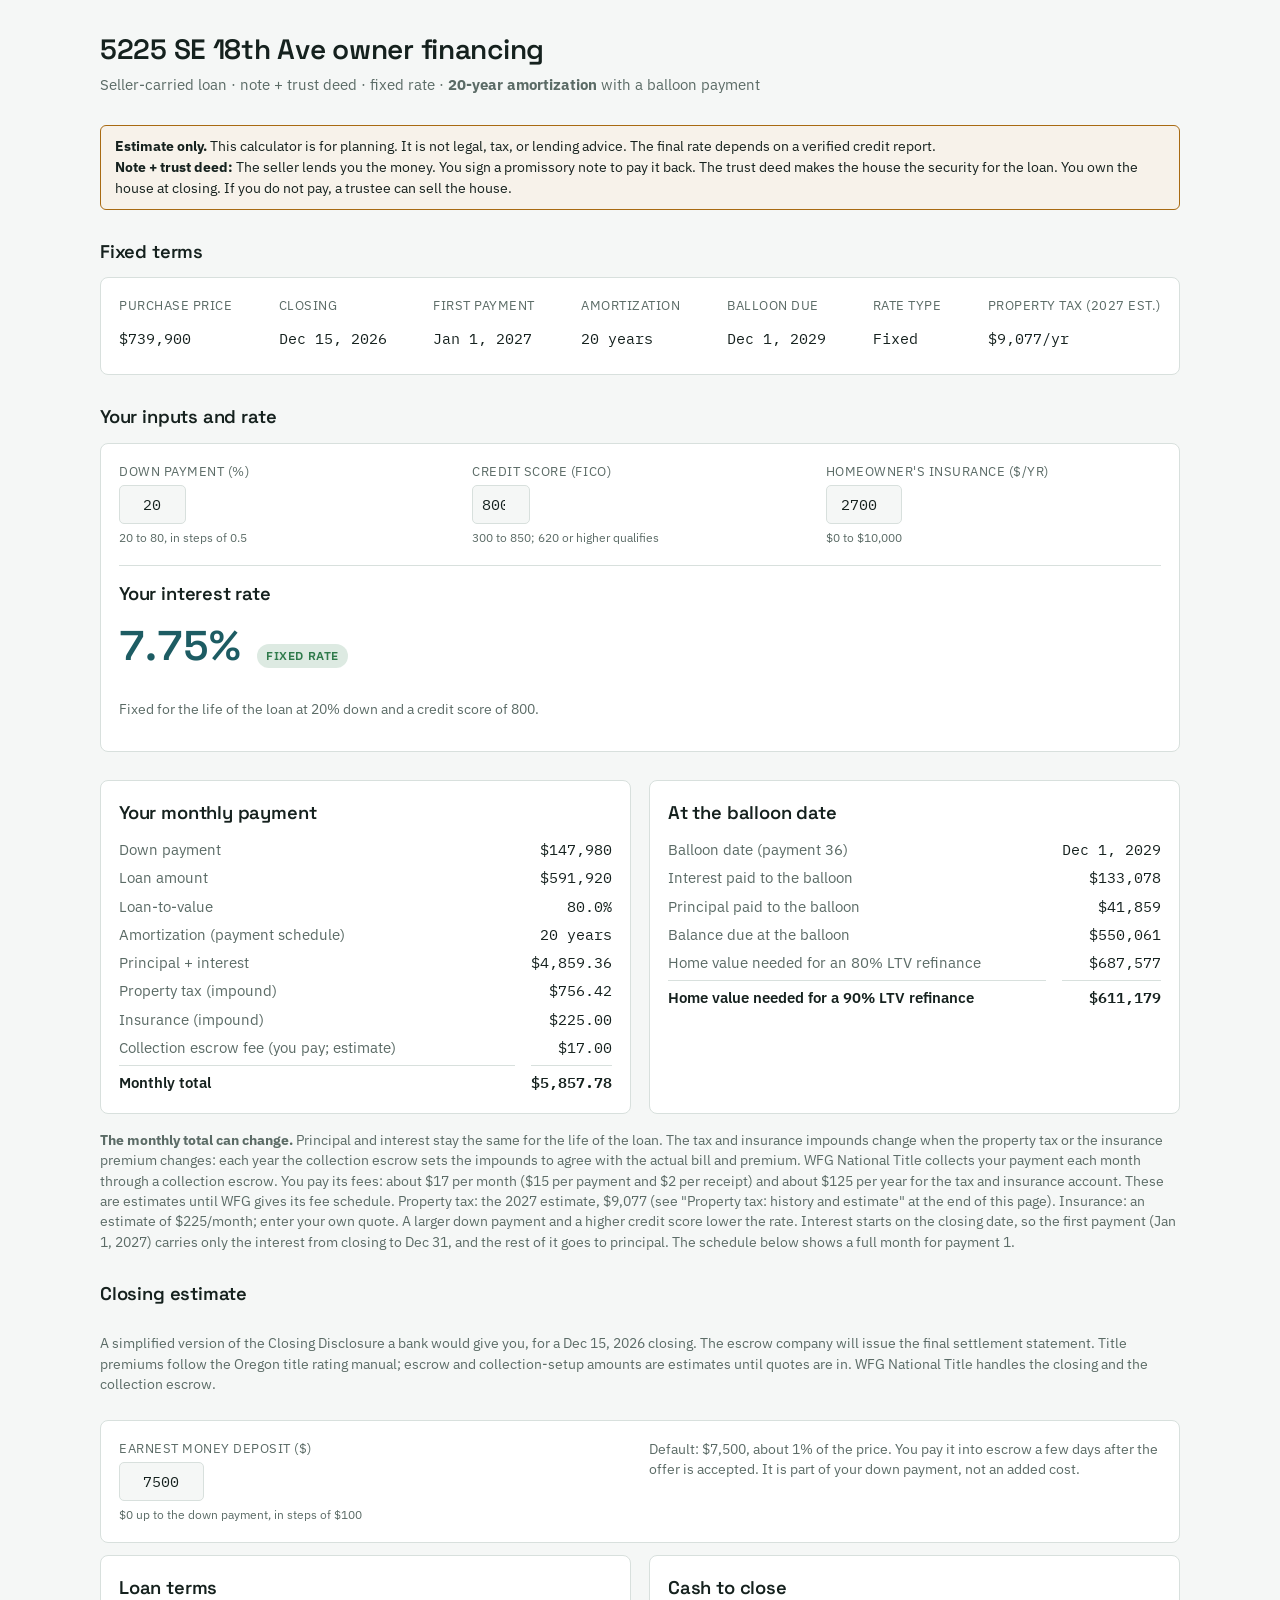
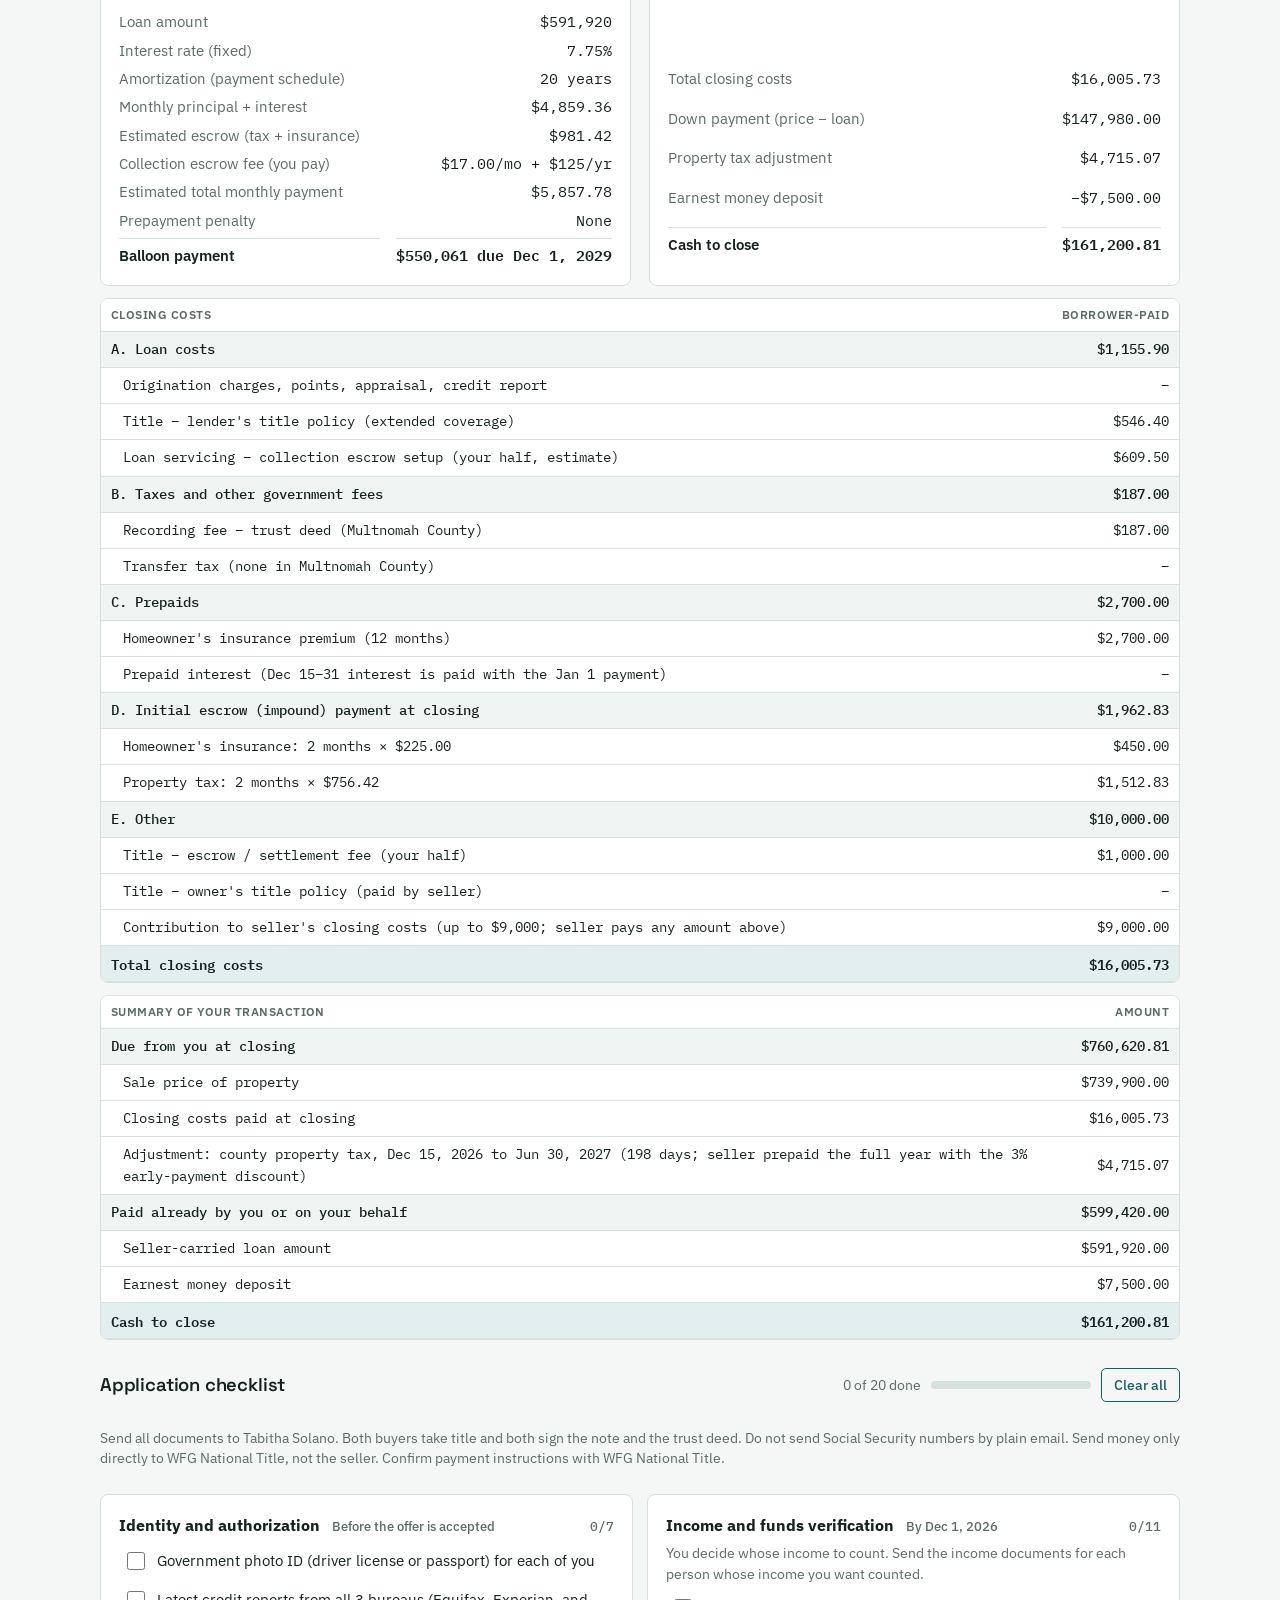
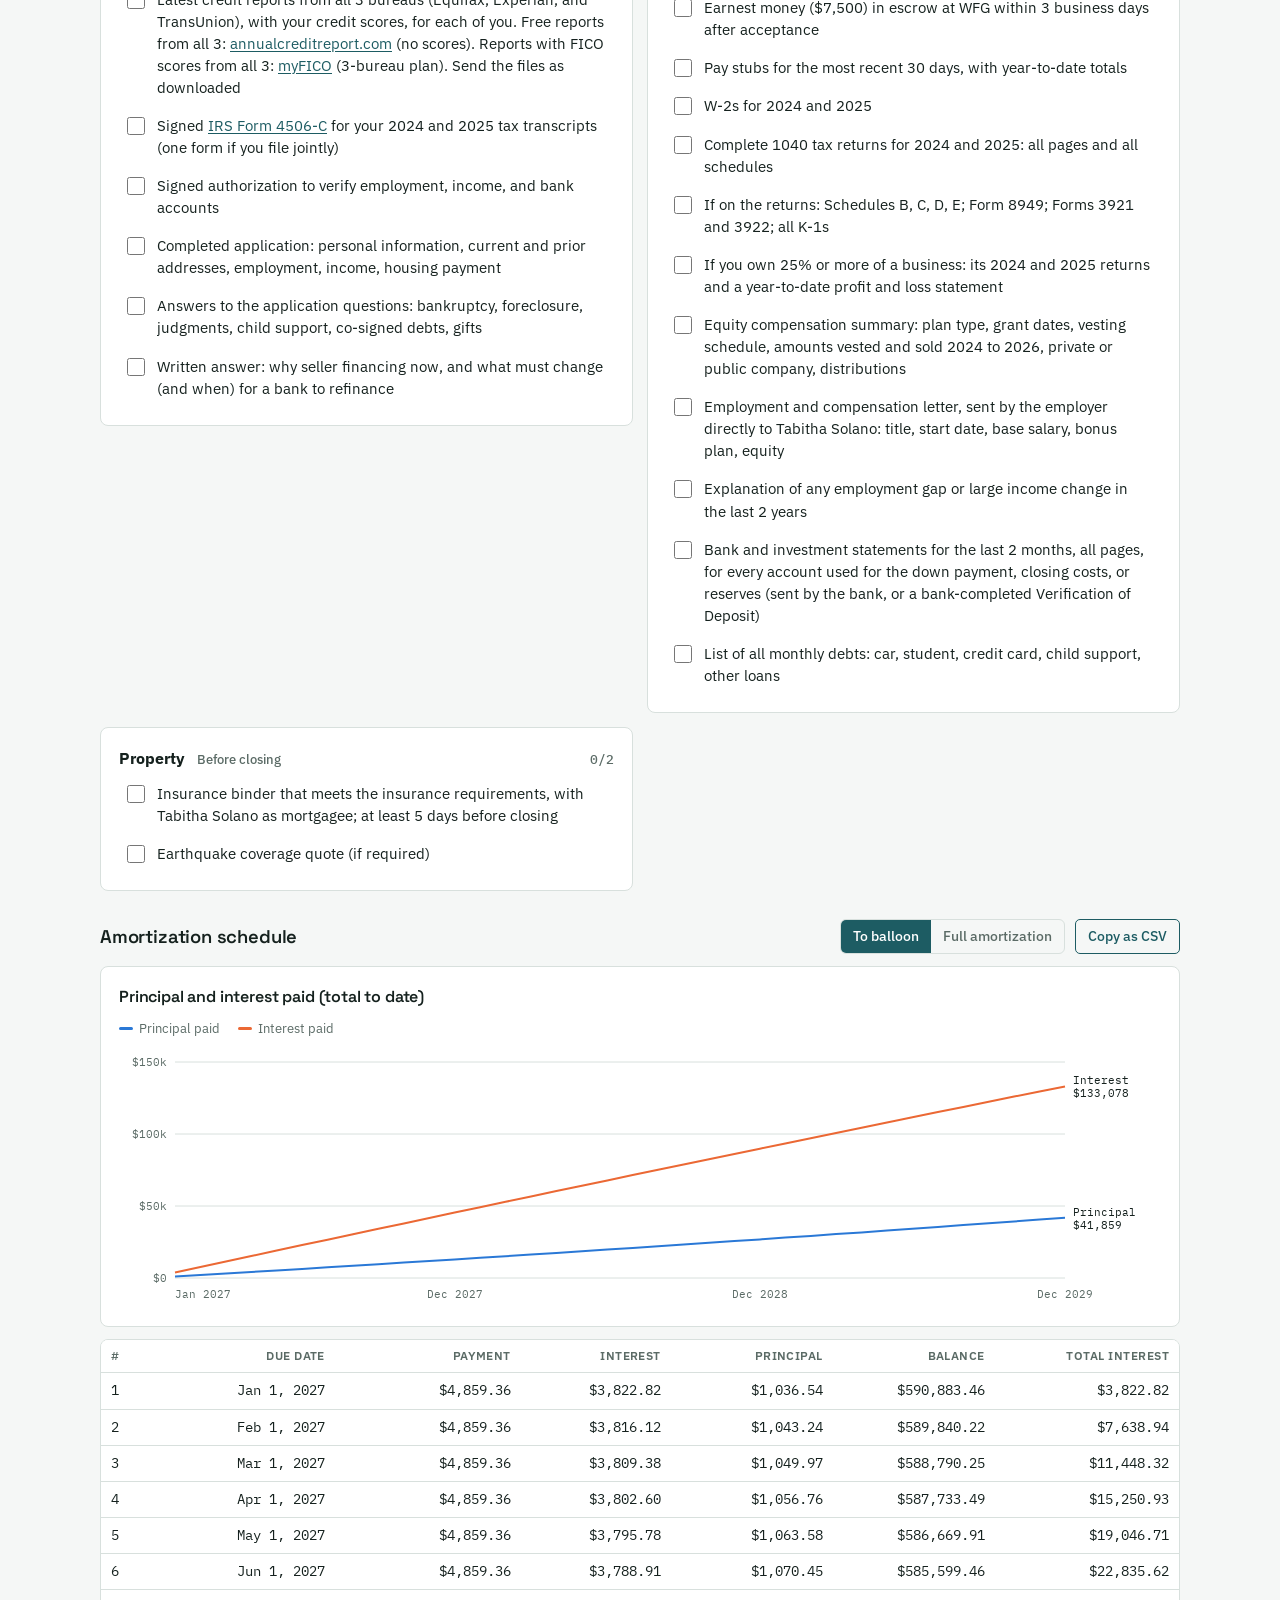
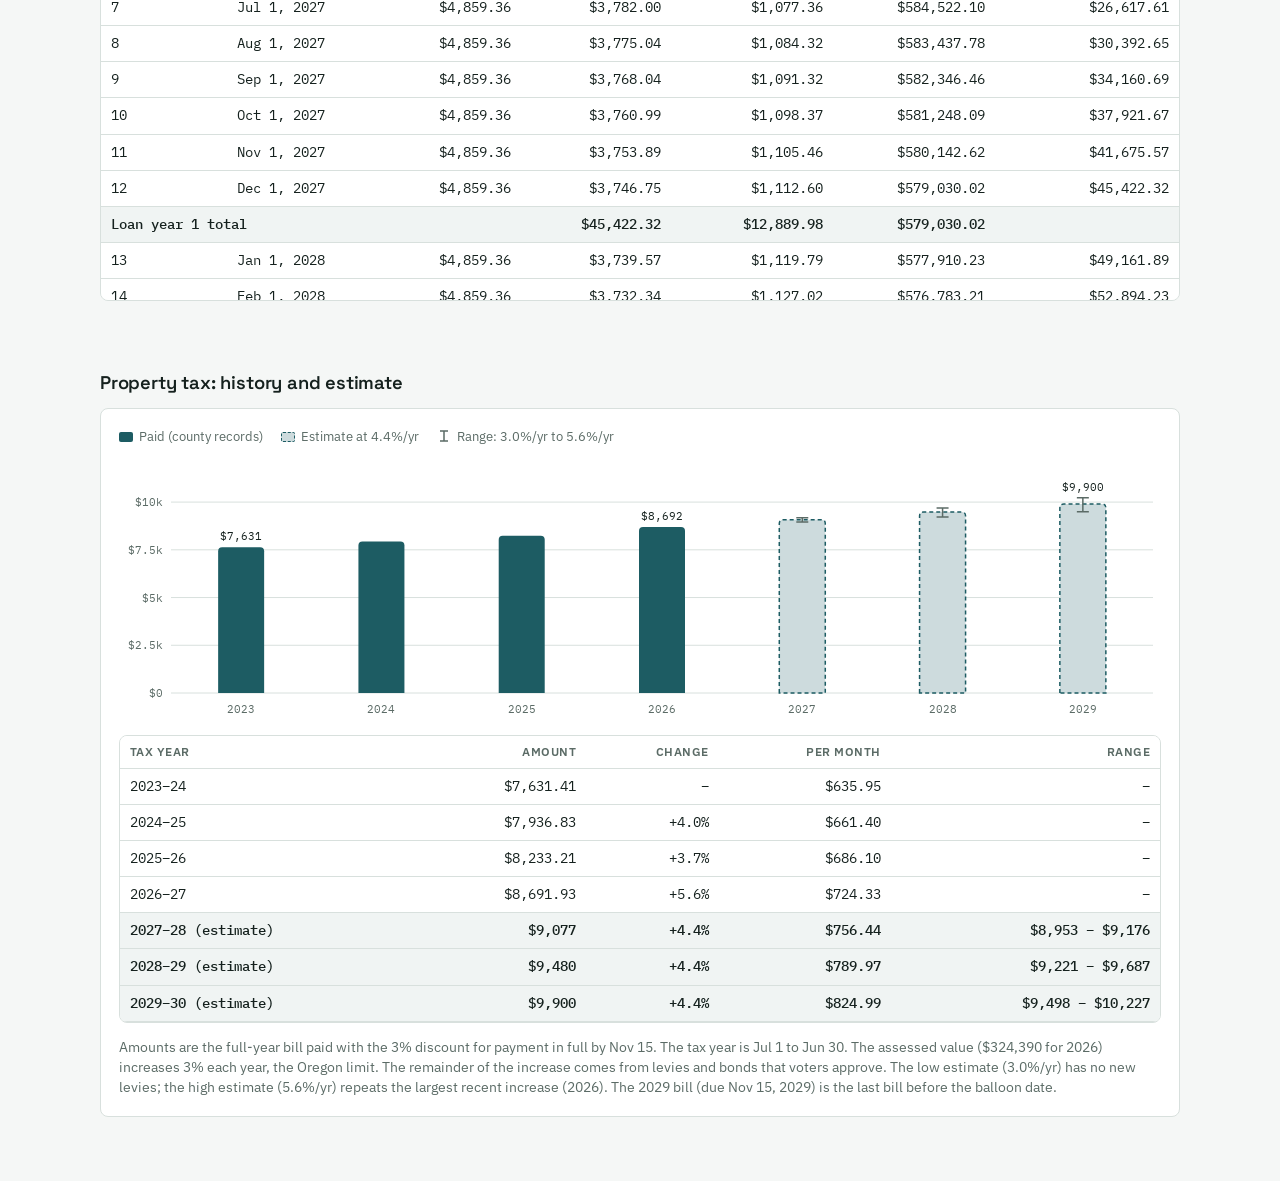
==== commit f82a3843: "fix: single instructions paragraph; documents to Tabitha only" ====
--- a/5225-se-18th/index.html
+++ b/5225-se-18th/index.html
@@ -171,8 +171,7 @@
       <h2>Application checklist</h2>
       <div class="ck-prog"><span id="ckCount">0 of 0 done</span><span class="ck-bar" aria-hidden="true"><i id="ckBar"></i></span><button type="button" id="ckClear">Clear all</button></div>
     </div>
-    <p class="note">Send all documents to Tabitha Solano and Thomas Jung. Both of you take title and both sign the note and the trust deed. Do not send Social Security numbers by plain email. Your check marks are saved only in this browser on this device.</p>
-    <p class="note"><strong>Wire fraud:</strong> before you wire money, call WFG National Title at a phone number that you find yourself and confirm the wire instructions. Do not use wire instructions that you get only by email.</p>
+    <p class="note">Send all documents to Tabitha Solano. Both buyers take title and both sign the note and the trust deed. Do not send Social Security numbers by plain email. Send money only directly to WFG National Title, not the seller. Confirm payment instructions with WFG National Title.</p>
     <div class="ck-grid" id="ckGroups"></div>
   </section>
 
@@ -479,7 +478,7 @@
     ["b4","If on the returns: Schedules B, C, D, E; Form 8949; Forms 3921 and 3922; all K-1s"],
     ["b5","If you own 25% or more of a business: its 2024 and 2025 returns and a year-to-date profit and loss statement"],
     ["b6","Equity compensation summary: plan type, grant dates, vesting schedule, amounts vested and sold 2024 to 2026, private or public company, distributions"],
-    ["b7","Employment and compensation letter, sent by the employer directly to Tabitha and Thomas: title, start date, base salary, bonus plan, equity"],
+    ["b7","Employment and compensation letter, sent by the employer directly to Tabitha Solano: title, start date, base salary, bonus plan, equity"],
     ["b9","Explanation of any employment gap or large income change in the last 2 years"],
     ["d2","Bank and investment statements for the last 2 months, all pages, for every account used for the down payment, closing costs, or reserves (sent by the bank, or a bank-completed Verification of Deposit)"],
     ["e1","List of all monthly debts: car, student, credit card, child support, other loans"]]},
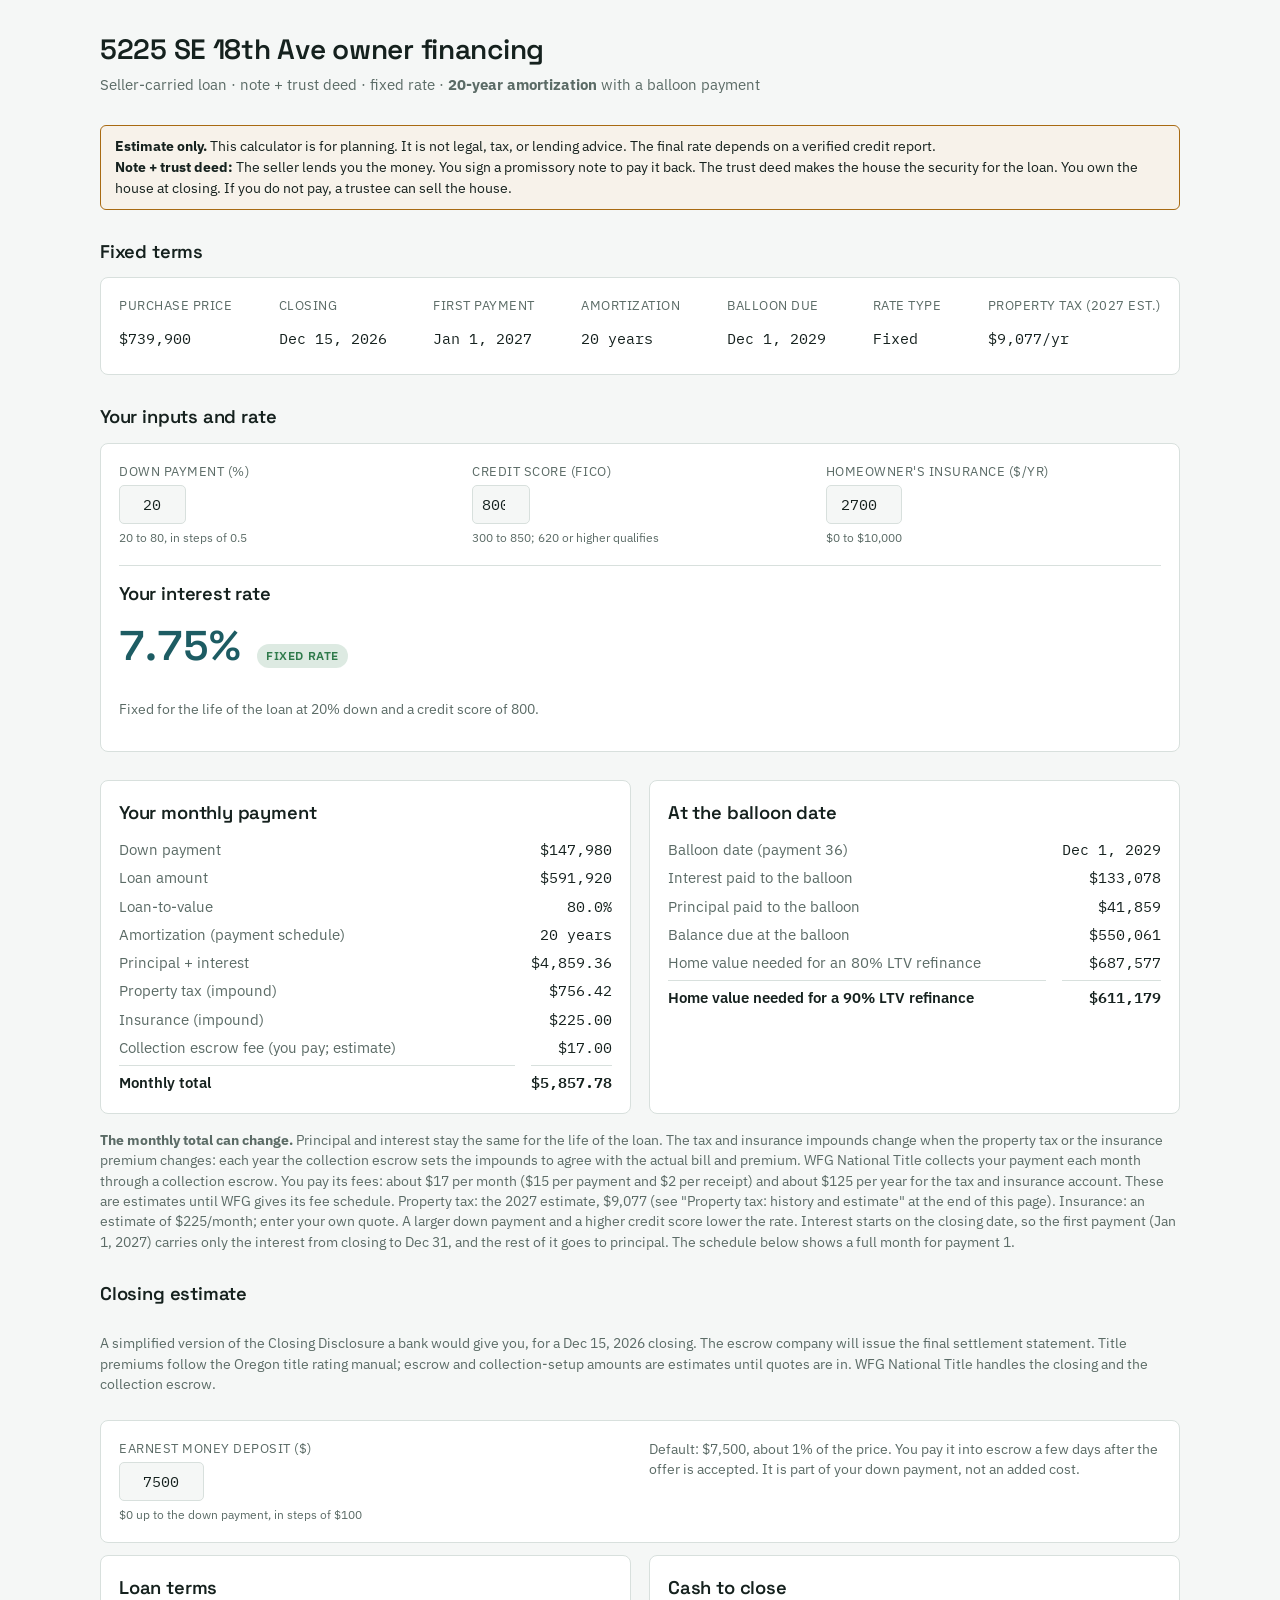
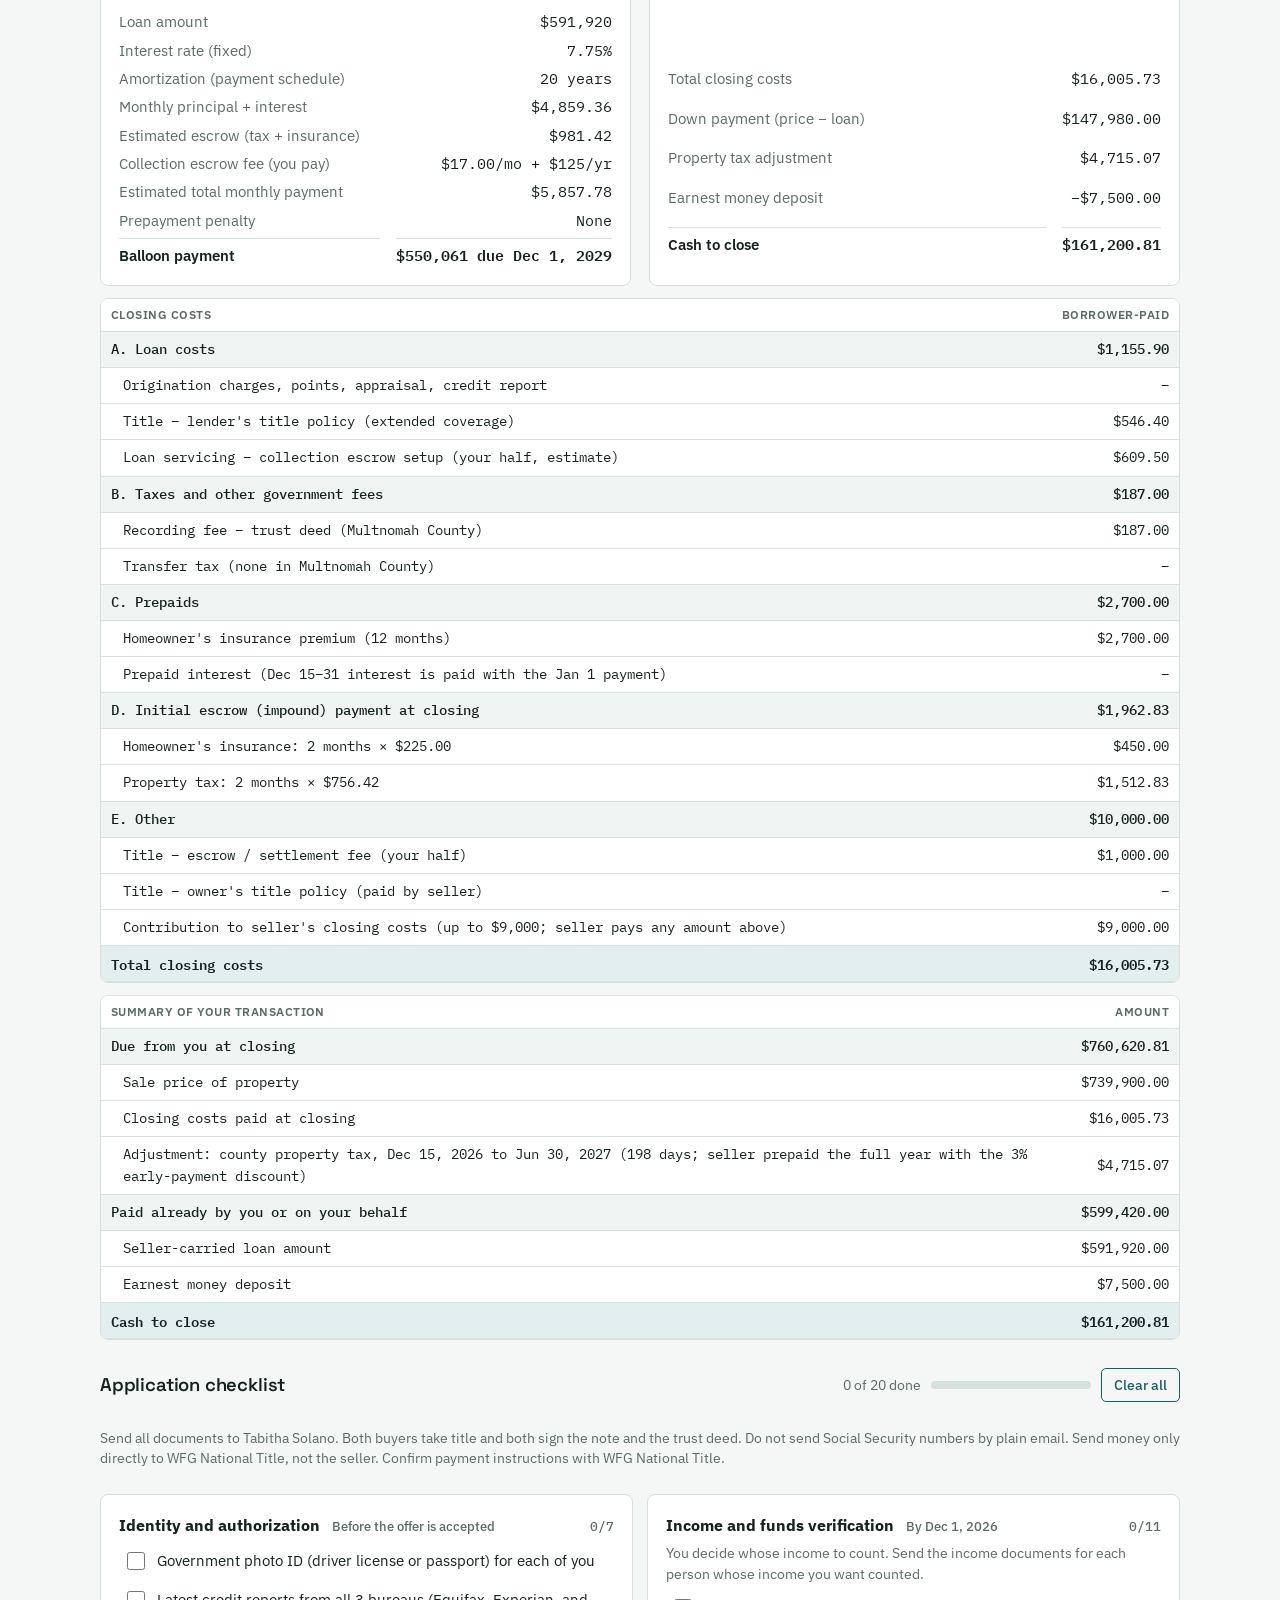
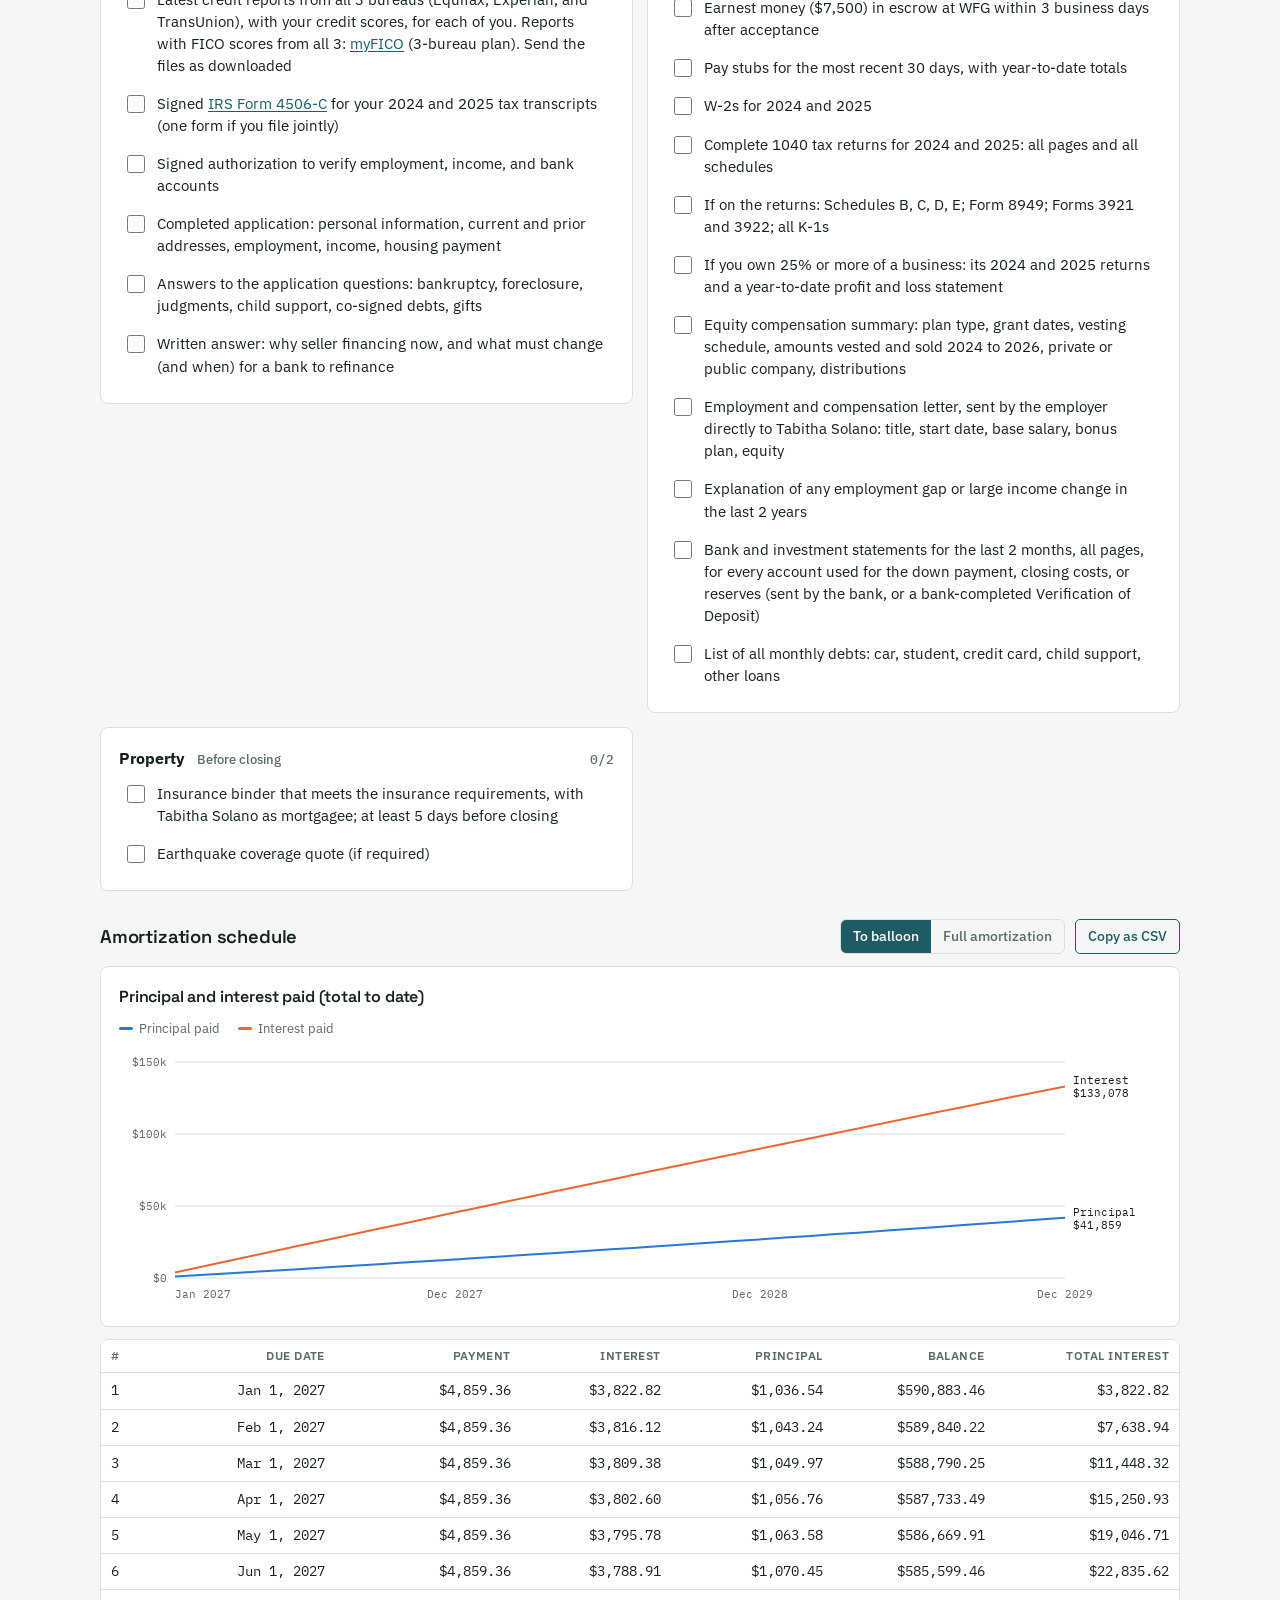
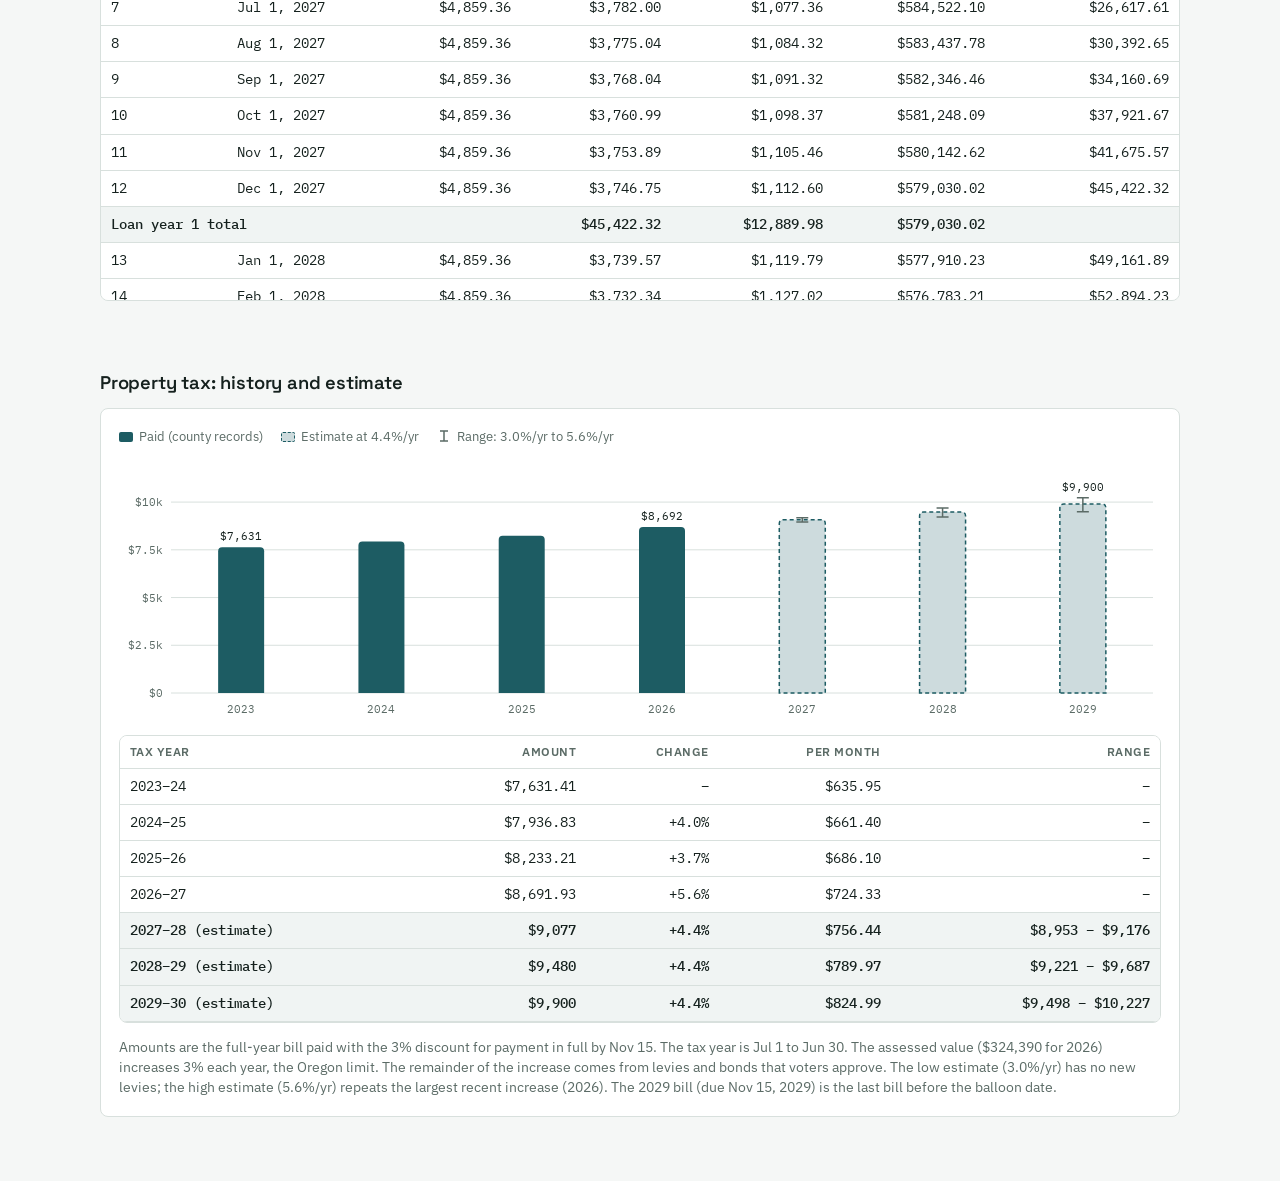
==== commit 3fbdbbec: "fix: remove annualcreditreport sentence from 5225 SE 18th checklist" ====
--- a/5225-se-18th/index.html
+++ b/5225-se-18th/index.html
@@ -464,7 +464,7 @@
 const CK = [
   {id:"a", title:"Identity and authorization", due:"Before the offer is accepted", items:[
     ["a1","Government photo ID (driver license or passport) for each of you"],
-    ["a2",'Latest credit reports from all 3 bureaus (Equifax, Experian, and TransUnion), with your credit scores, for each of you. Free reports from all 3: <a href="https://www.annualcreditreport.com" target="_blank" rel="noopener">annualcreditreport.com</a> (no scores). Reports with FICO scores from all 3: <a href="https://www.myfico.com/products" target="_blank" rel="noopener">myFICO</a> (3-bureau plan). Send the files as downloaded'],
+    ["a2",'Latest credit reports from all 3 bureaus (Equifax, Experian, and TransUnion), with your credit scores, for each of you. Reports with FICO scores from all 3: <a href="https://www.myfico.com/products" target="_blank" rel="noopener">myFICO</a> (3-bureau plan). Send the files as downloaded'],
     ["a3",'Signed <a href="https://www.irs.gov/pub/irs-pdf/f4506c.pdf" target="_blank" rel="noopener">IRS Form 4506-C</a> for your 2024 and 2025 tax transcripts (one form if you file jointly)'],
     ["a4","Signed authorization to verify employment, income, and bank accounts"],
     ["a5","Completed application: personal information, current and prior addresses, employment, income, housing payment"],
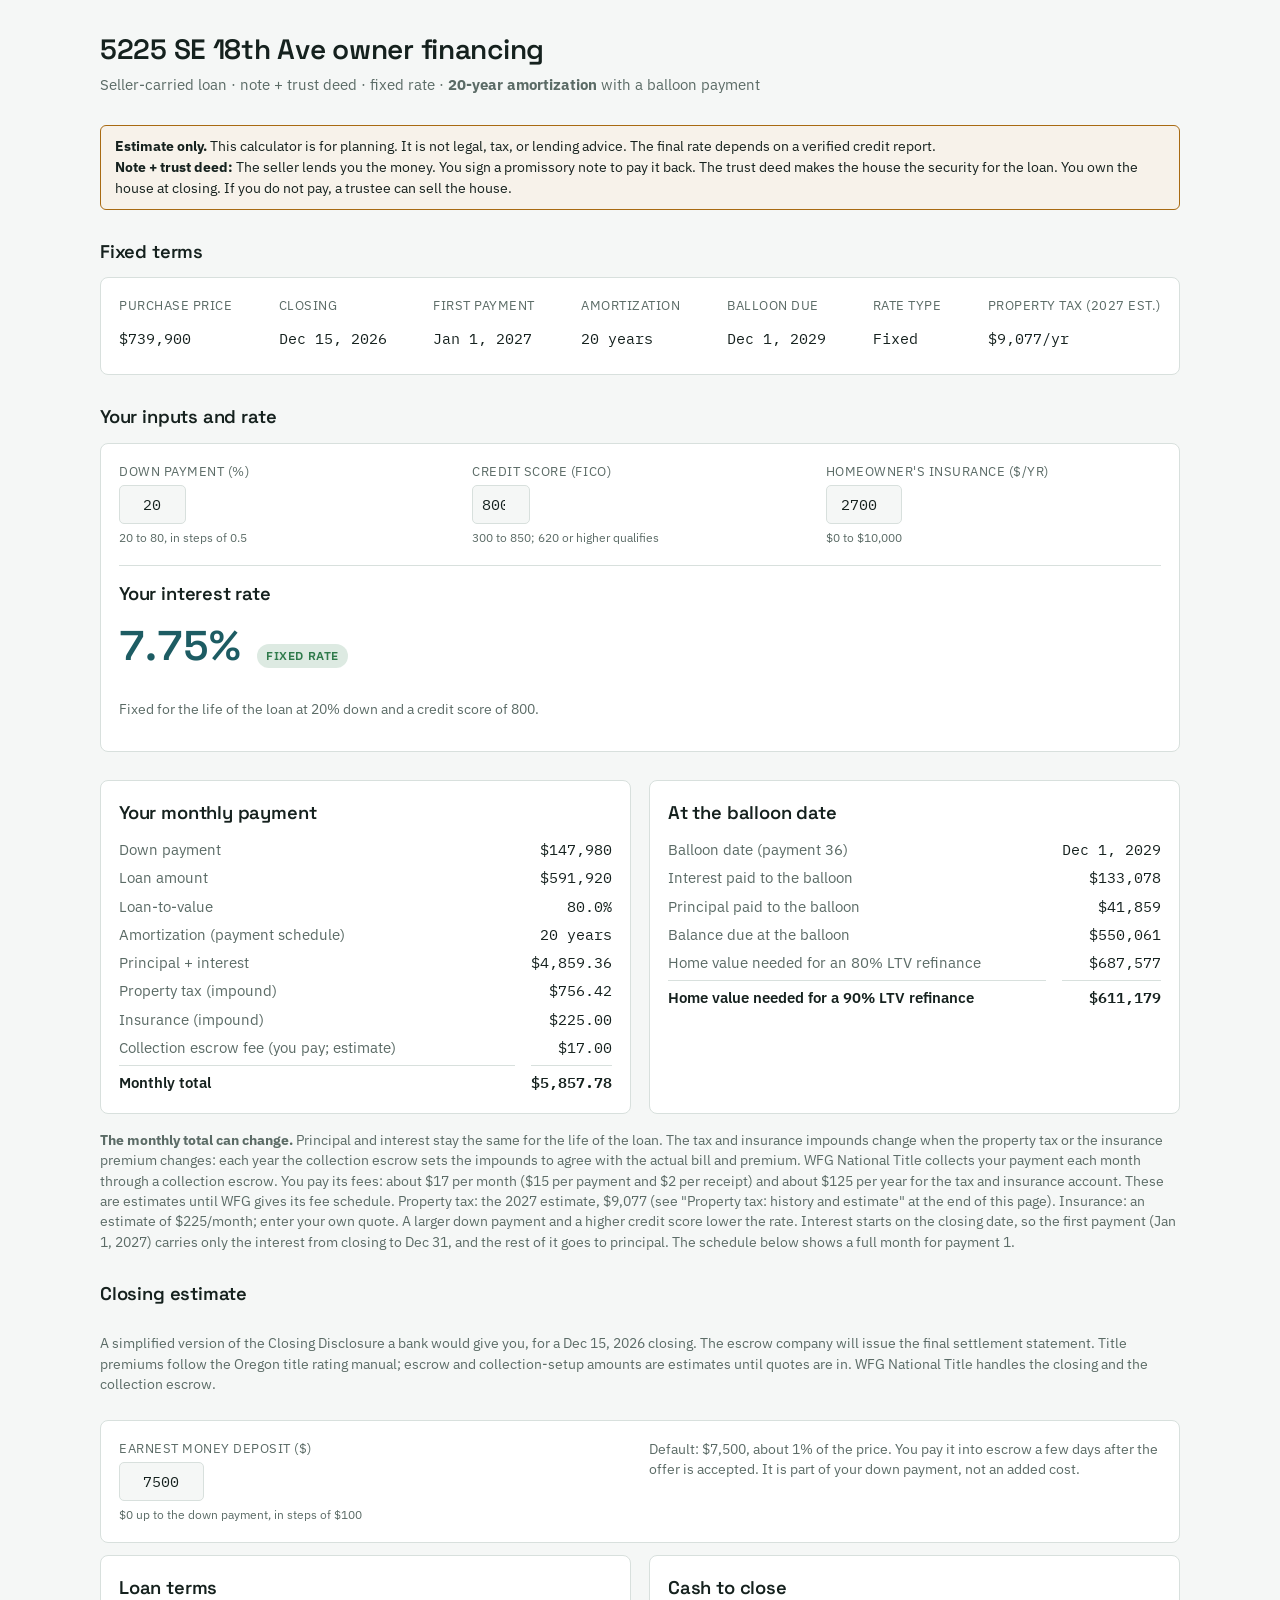
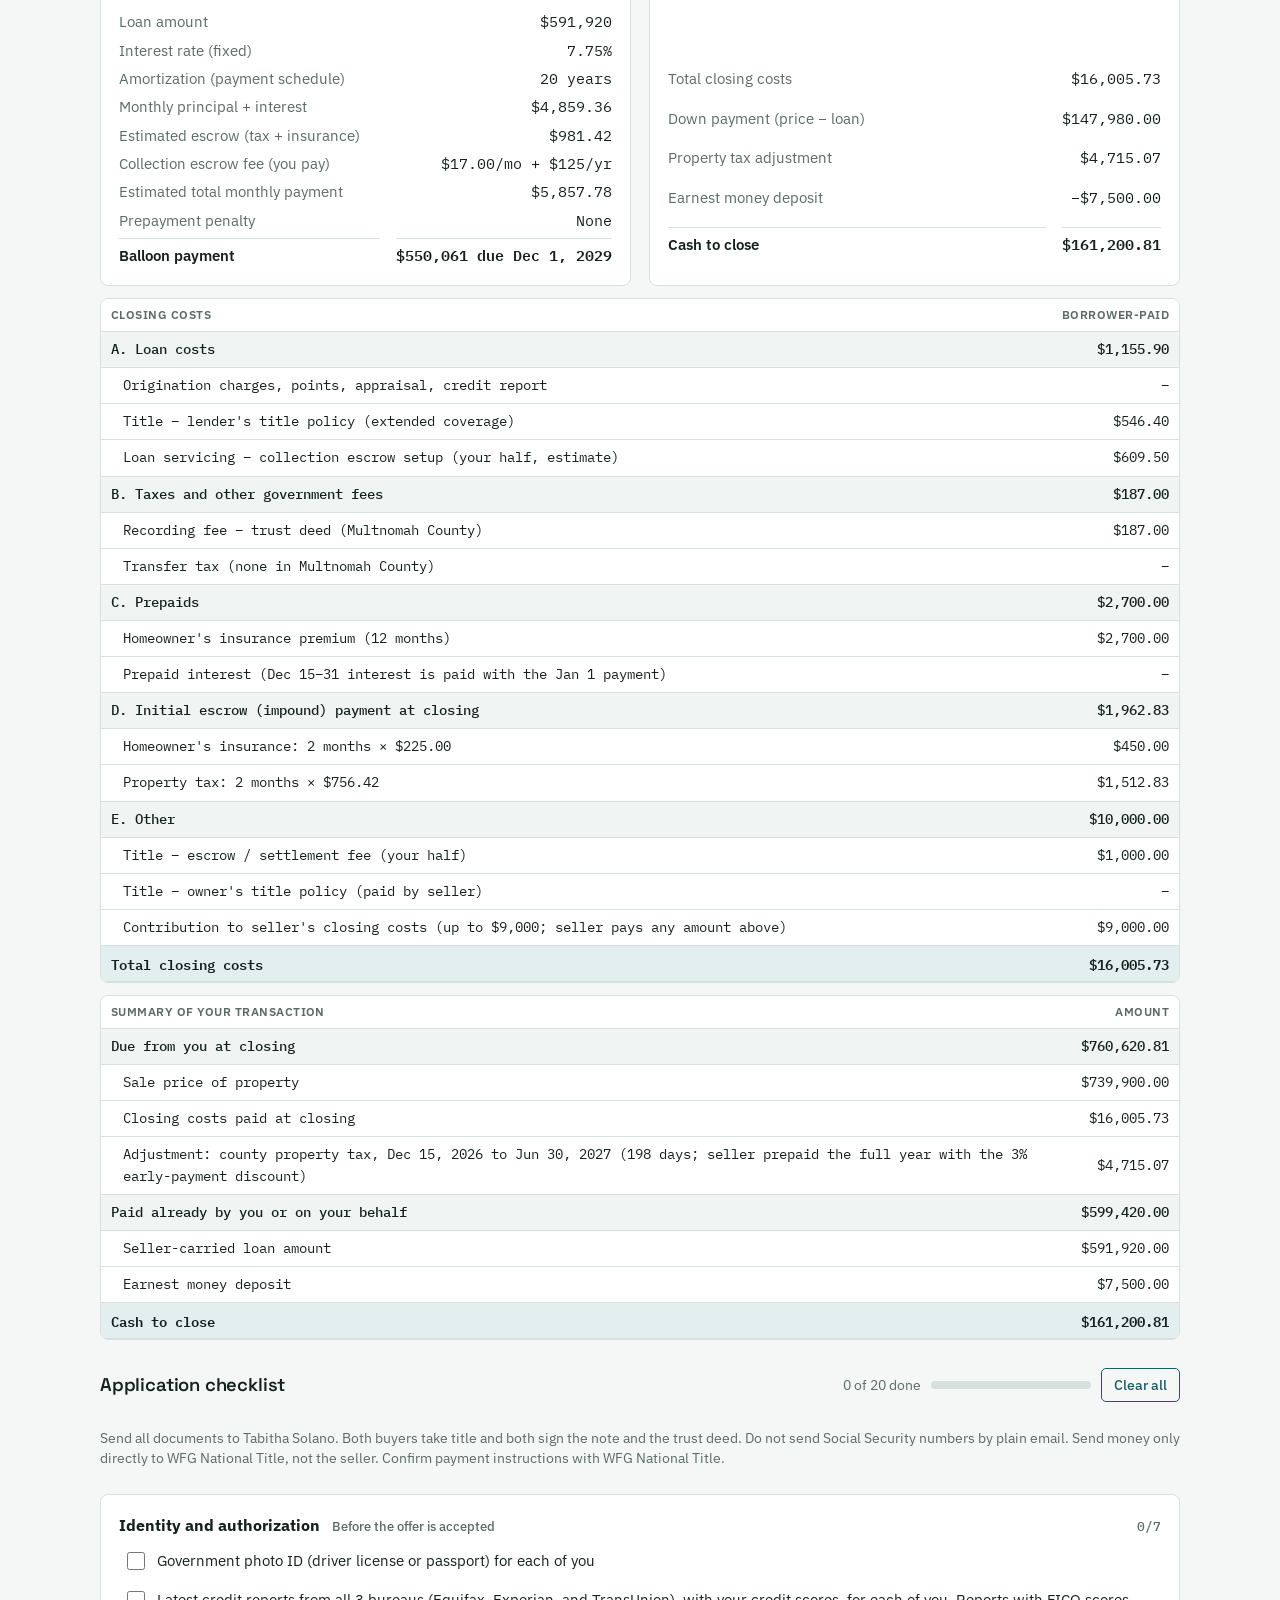
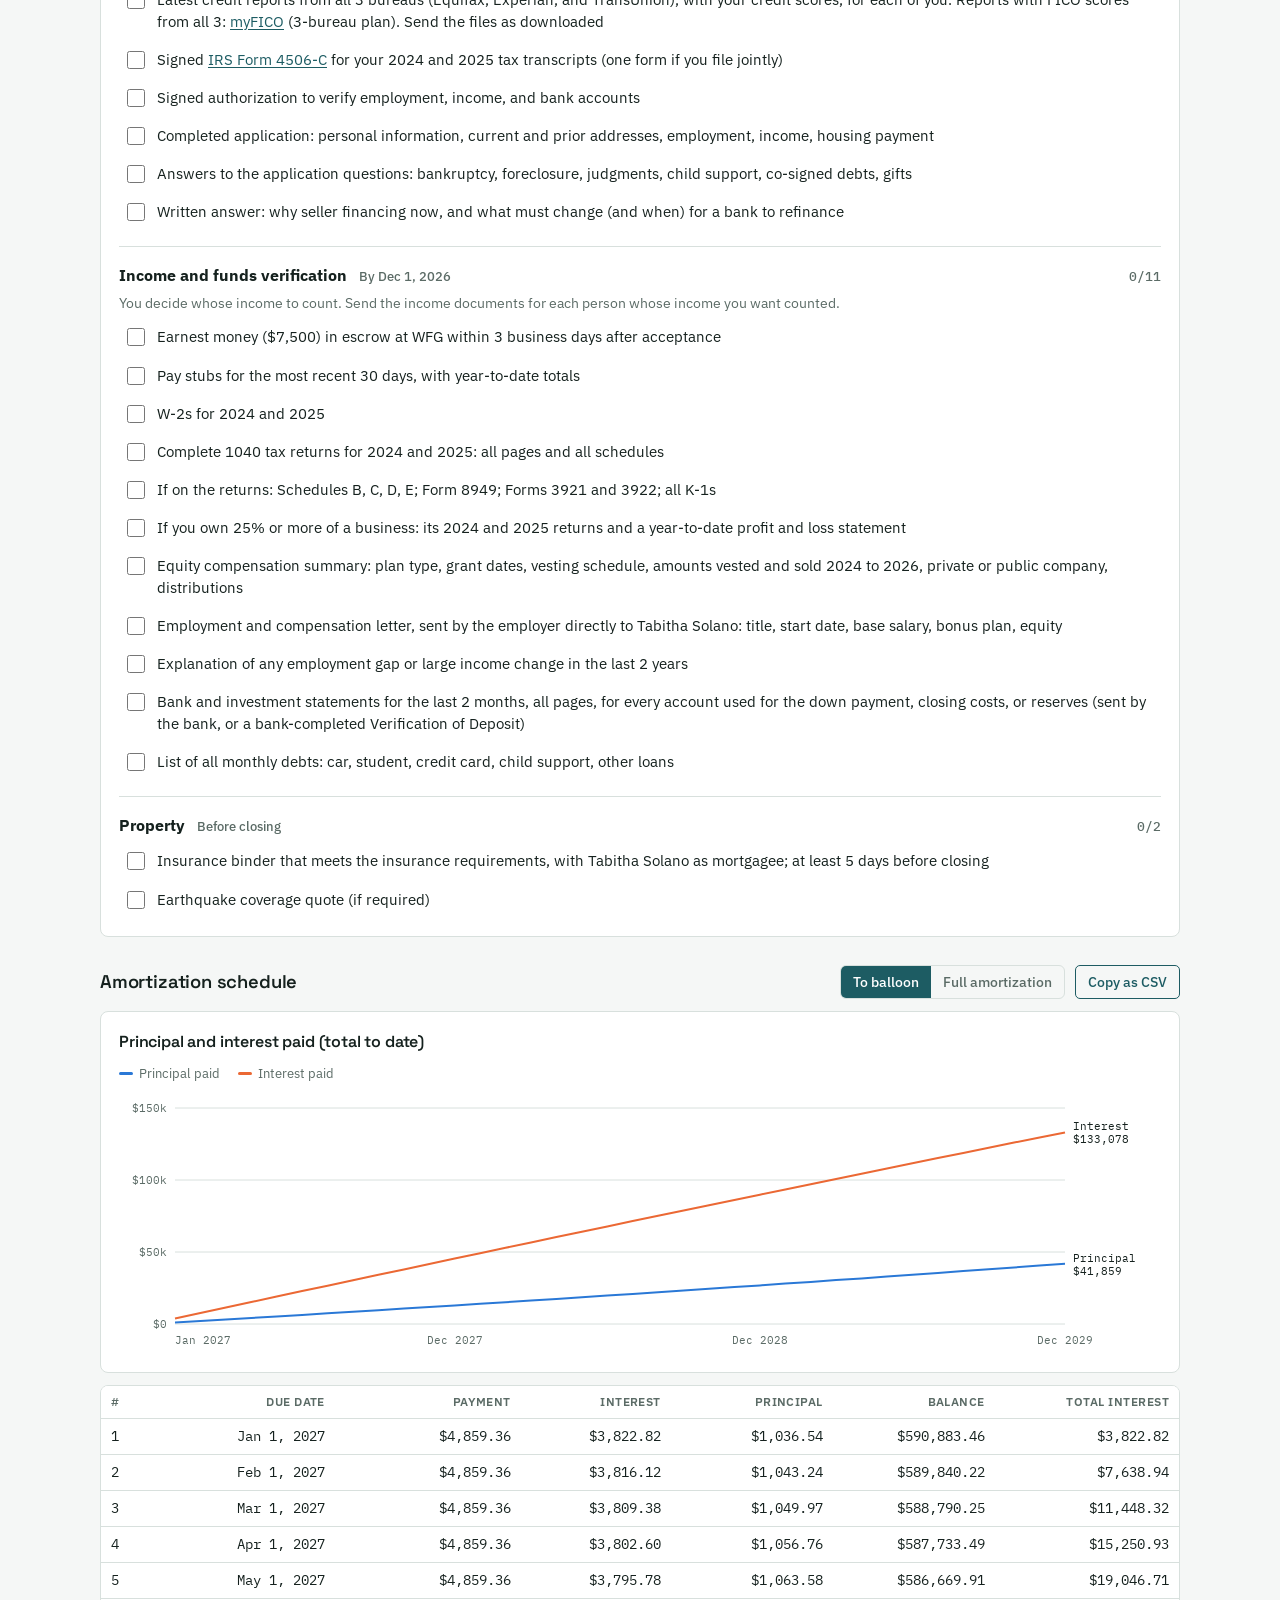
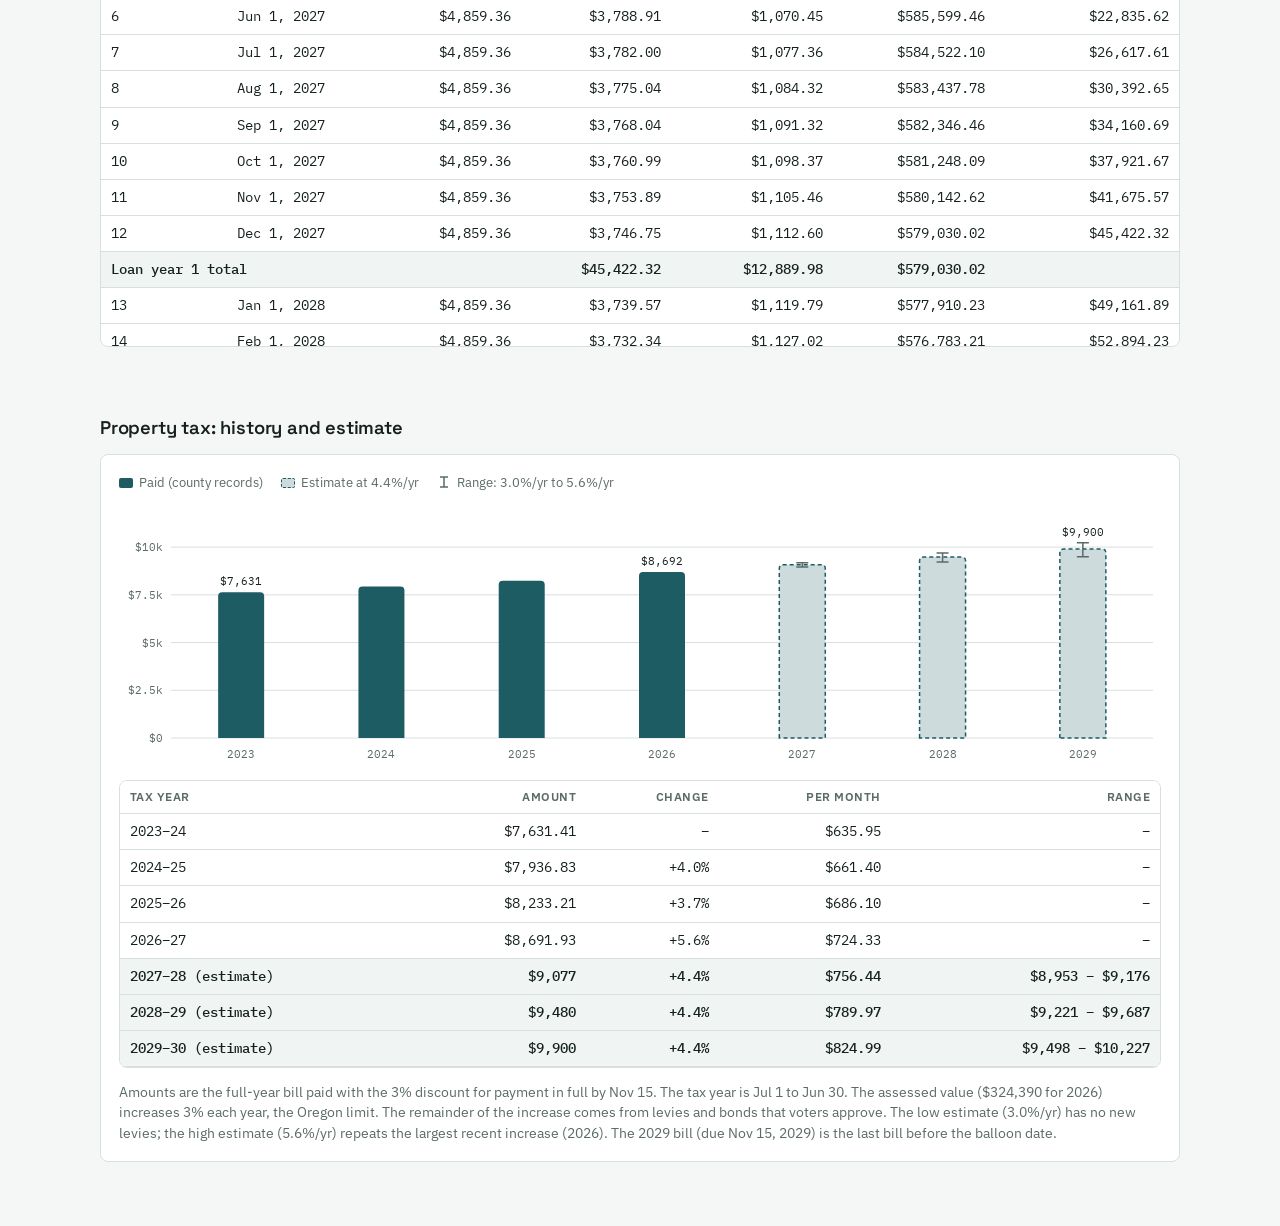
==== commit 215cea66: "fix: combine checklist groups into one full-width card" ====
--- a/5225-se-18th/index.html
+++ b/5225-se-18th/index.html
@@ -52,7 +52,10 @@
 .ck-list input{width:18px;height:18px;margin:2px 0 0;accent-color:var(--good)}
 .ck-list a{color:var(--accent);text-decoration:underline;text-underline-offset:2px}
 .ck-list input:checked ~ span.t{color:var(--muted);text-decoration:line-through}
-.ck-grid{display:grid;align-items:start;grid-template-columns:repeat(auto-fit,minmax(min(100%,460px),1fr));gap:14px}
+.ck-one{display:grid;gap:0}
+.ck-one .ck-grp{padding:16px 0;border-top:1px solid var(--line)}
+.ck-one .ck-grp:first-child{padding-top:0;border-top:0}
+.ck-one .ck-grp:last-child{padding-bottom:0}
 .chart{position:relative;--s-prin:#2a78d6;--s-int:#eb6834}
 .key{--s-prin:#2a78d6;--s-int:#eb6834}
 .chart .xh{stroke:var(--muted);stroke-width:1;stroke-dasharray:3 3}
@@ -172,7 +175,7 @@
       <div class="ck-prog"><span id="ckCount">0 of 0 done</span><span class="ck-bar" aria-hidden="true"><i id="ckBar"></i></span><button type="button" id="ckClear">Clear all</button></div>
     </div>
     <p class="note">Send all documents to Tabitha Solano. Both buyers take title and both sign the note and the trust deed. Do not send Social Security numbers by plain email. Send money only directly to WFG National Title, not the seller. Confirm payment instructions with WFG National Title.</p>
-    <div class="ck-grid" id="ckGroups"></div>
+    <div class="panel ck-one" id="ckGroups"></div>
   </section>
 
   <section>
@@ -496,7 +499,7 @@
   CK.forEach(g=>{ const d = g.items.filter(i=>ckState[i[0]]).length; $("ckc-"+g.id).textContent = `${d}/${g.items.length}`; });
 }
 function renderChecklist(){
-  $("ckGroups").innerHTML = CK.map(g=>`<div class="panel ck-grp"><h3>${g.title}<span class="due">${g.due}</span><span class="cnt" id="ckc-${g.id}"></span></h3>${g.note?`<p class="note" style="margin:0">${g.note}</p>`:""}<ul class="ck-list">` +
+  $("ckGroups").innerHTML = CK.map(g=>`<div class="ck-grp"><h3>${g.title}<span class="due">${g.due}</span><span class="cnt" id="ckc-${g.id}"></span></h3>${g.note?`<p class="note" style="margin:0">${g.note}</p>`:""}<ul class="ck-list">` +
     g.items.map(([id,text])=>`<li><label><input type="checkbox" data-ck="${id}"${ckState[id]?" checked":""}><span class="t">${text}</span></label></li>`).join("") + `</ul></div>`).join("");
   $("ckGroups").querySelectorAll("input[data-ck]").forEach(el=>el.addEventListener("change", e=>{
     const id = e.target.dataset.ck; if(e.target.checked) ckState[id] = true; else delete ckState[id]; ckSave(); ckProgress();
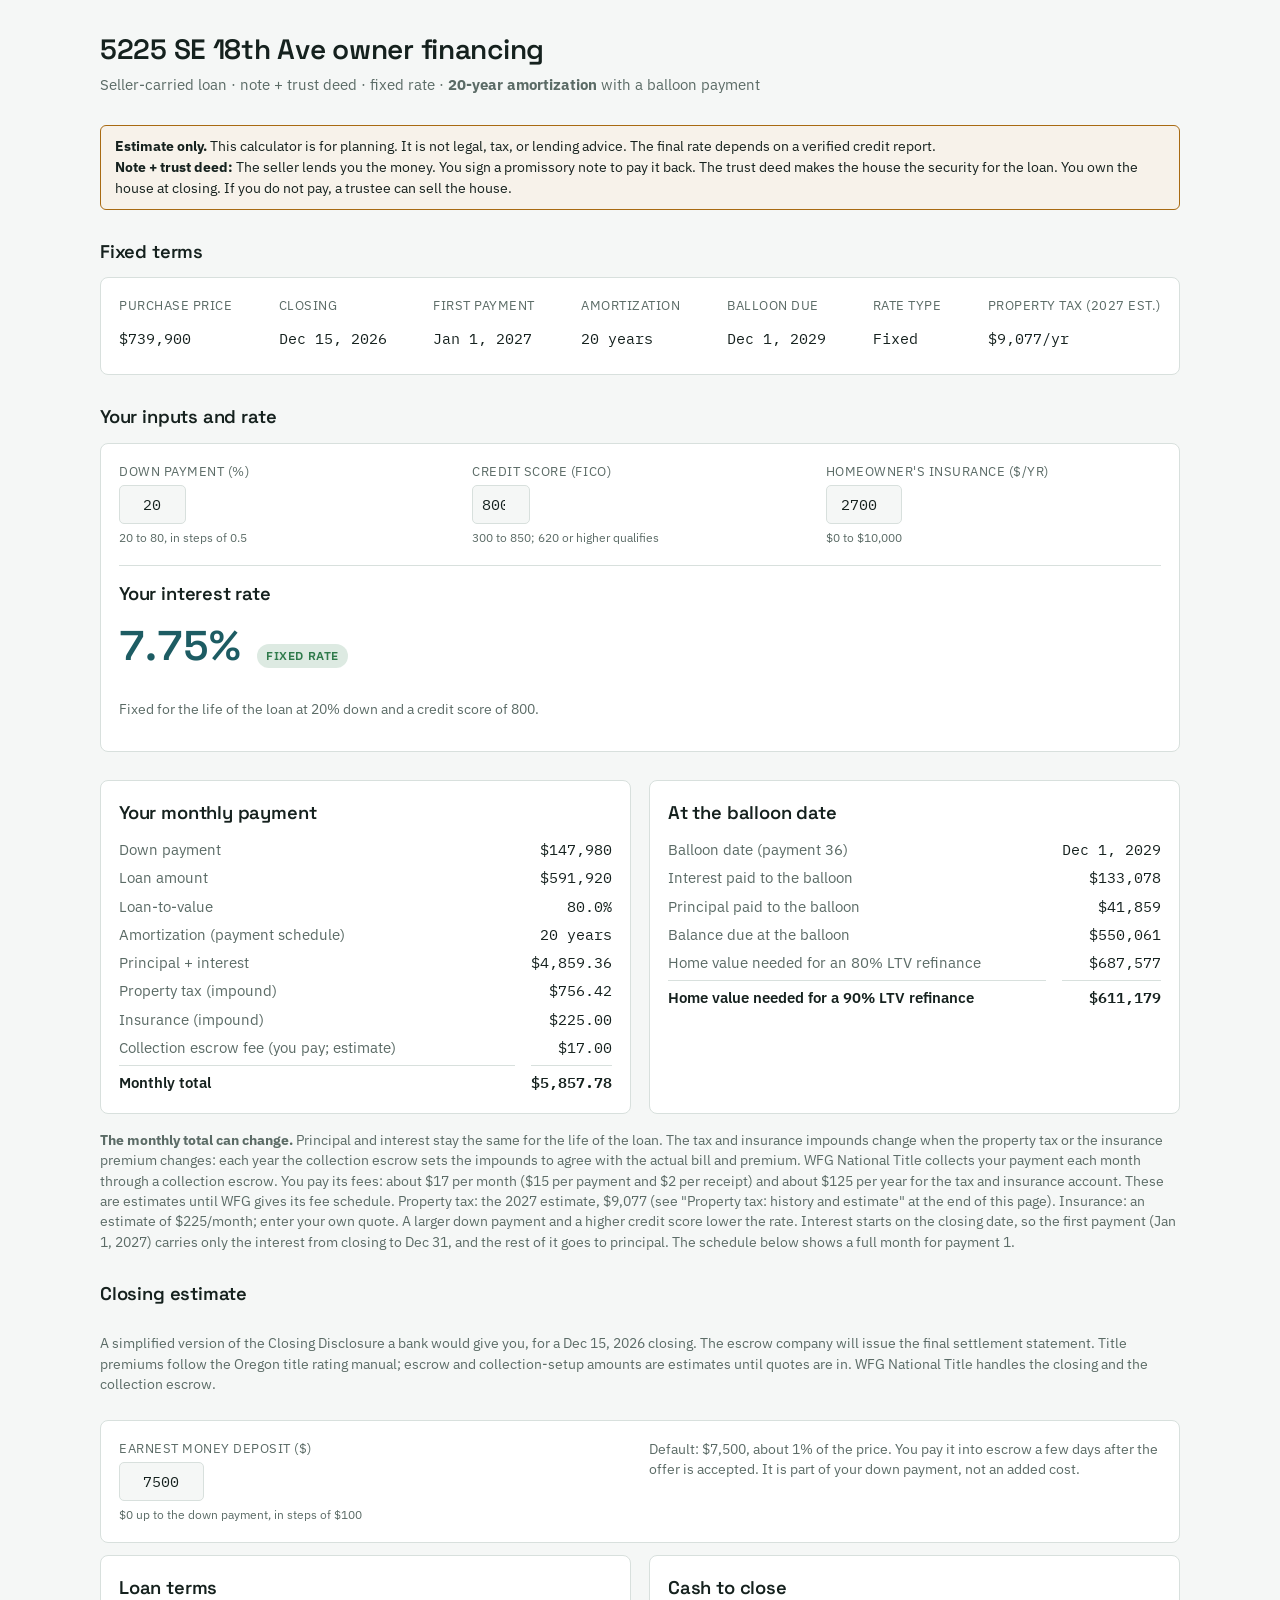
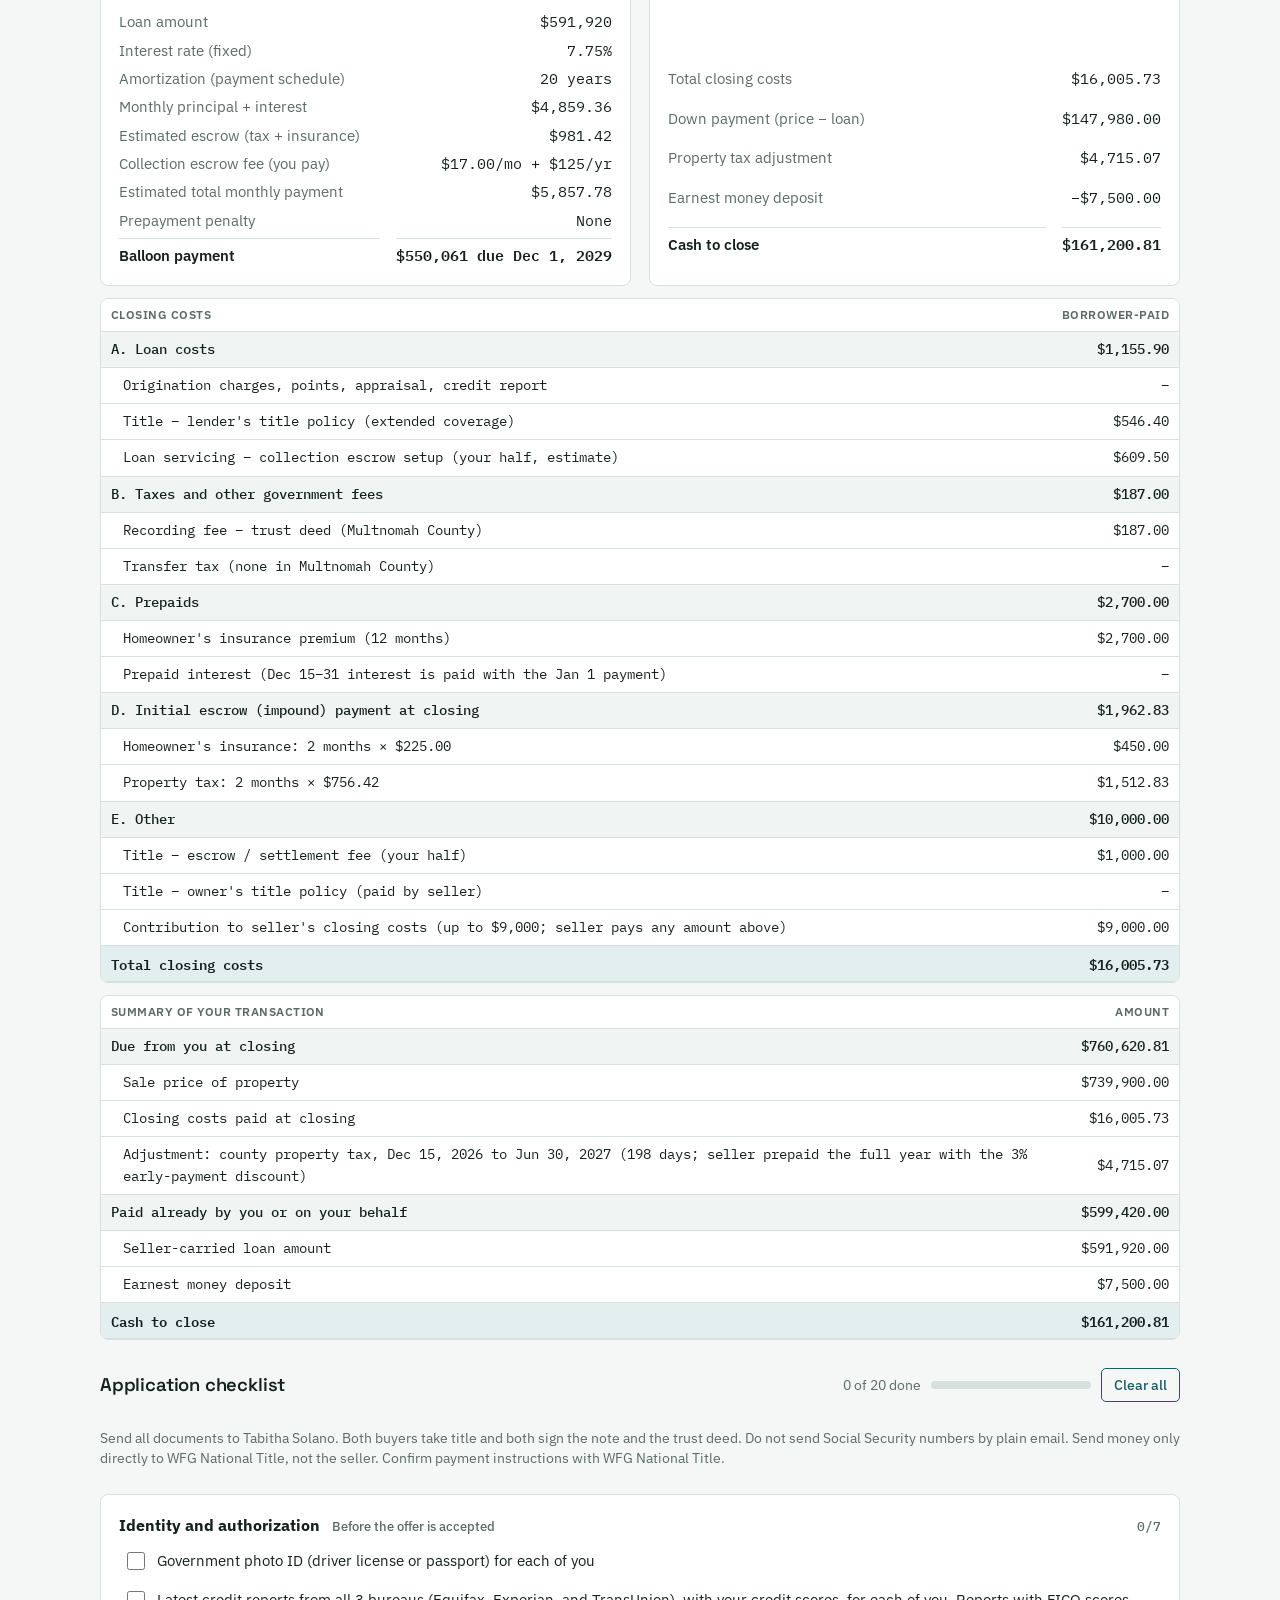
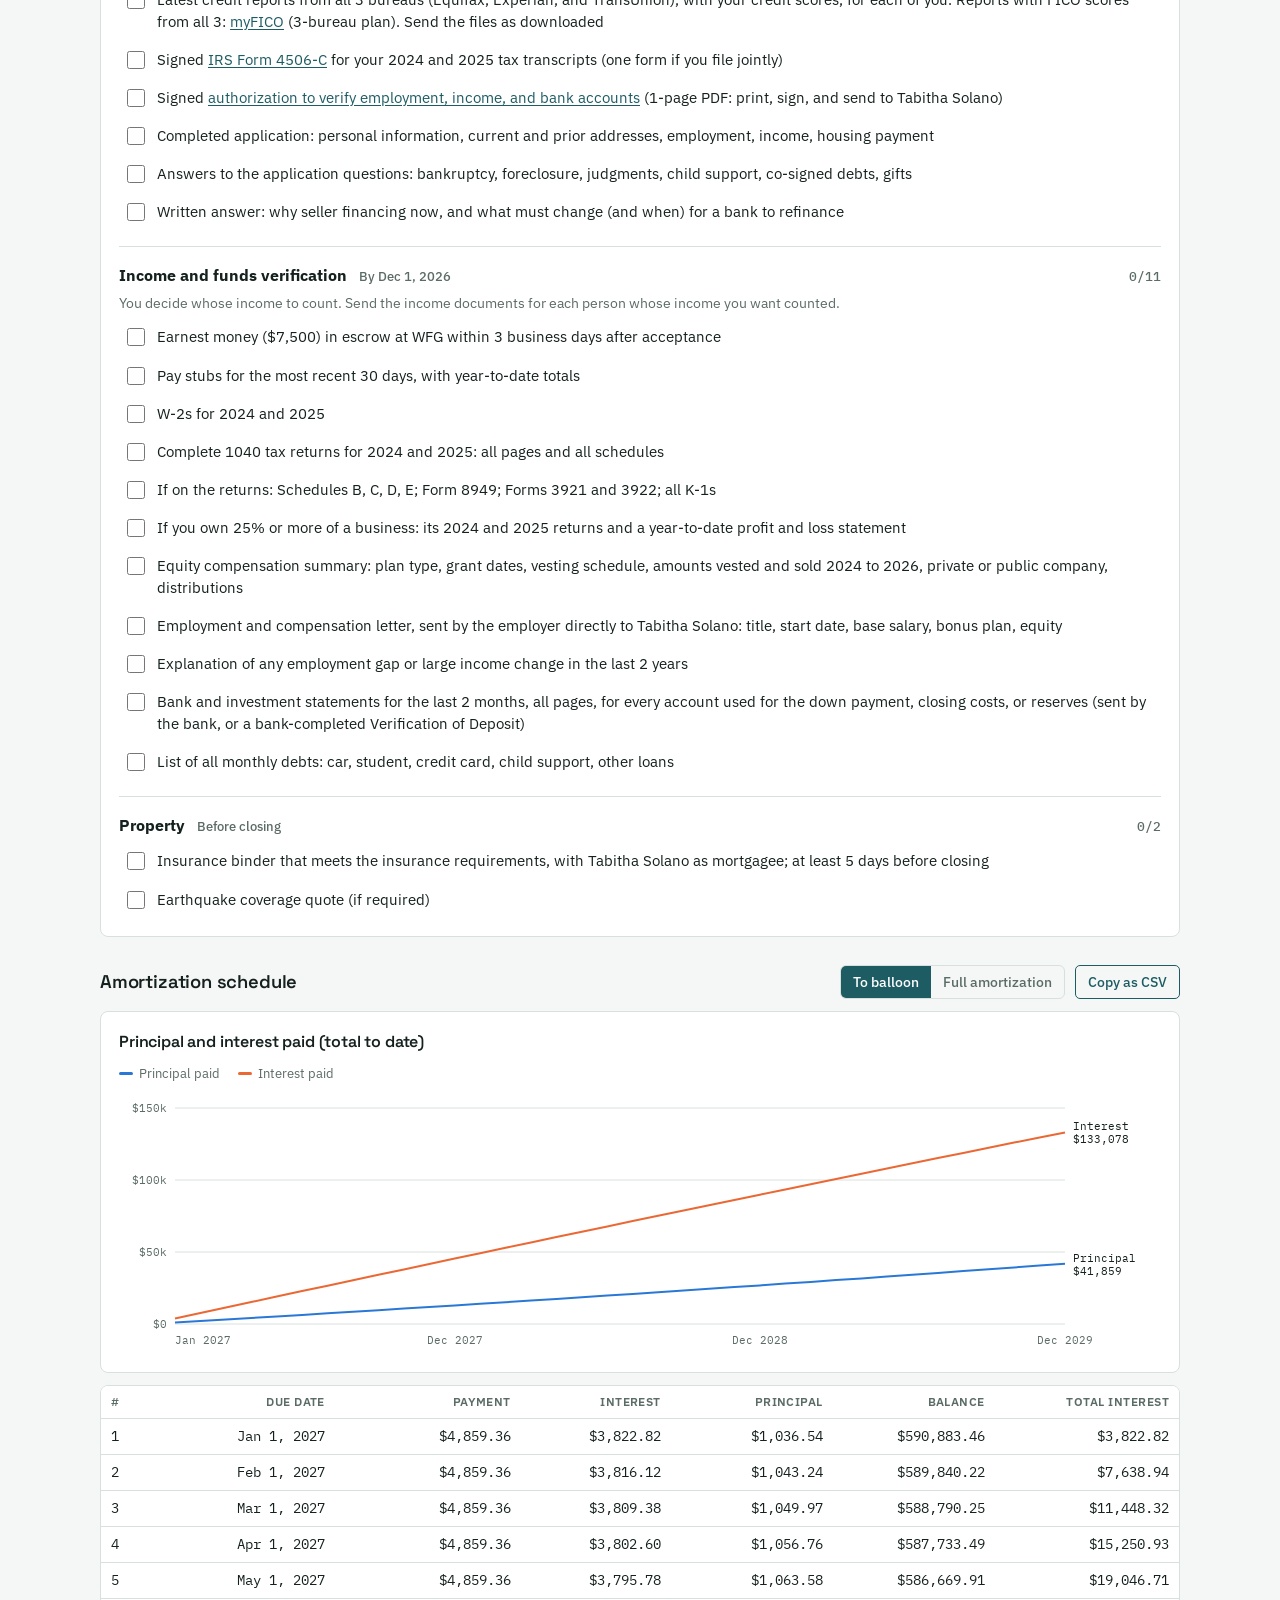
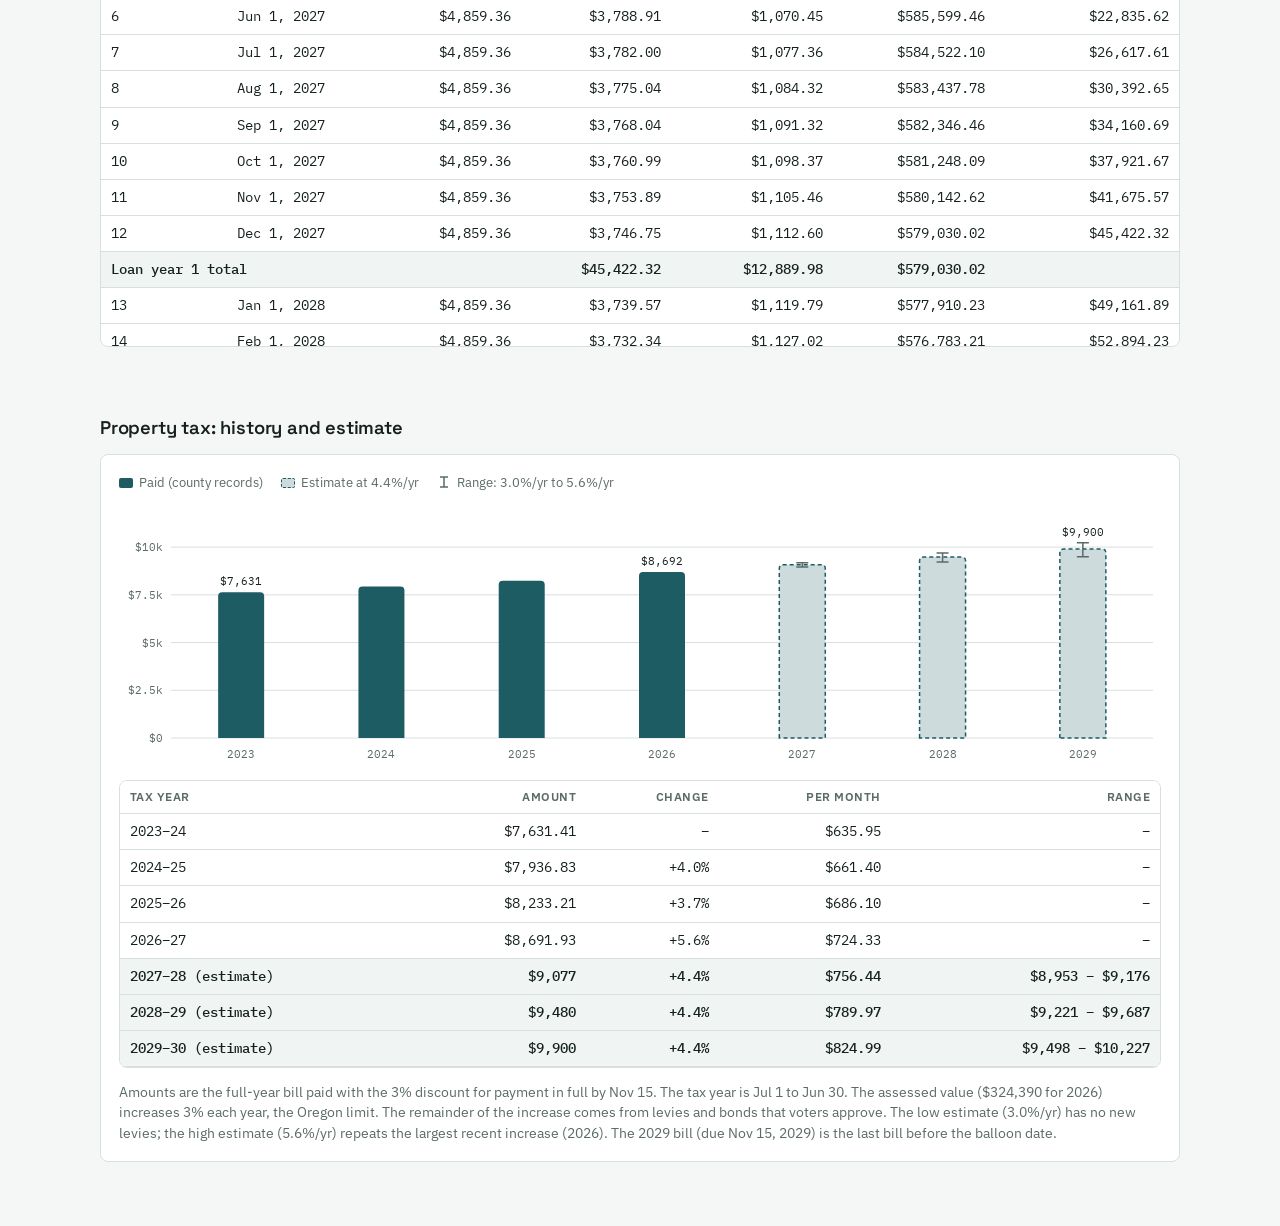
==== commit 148c4160: "feat: add borrower authorization PDF to 5225 SE 18th checklist" ====
--- a/5225-se-18th/index.html
+++ b/5225-se-18th/index.html
@@ -469,7 +469,7 @@
     ["a1","Government photo ID (driver license or passport) for each of you"],
     ["a2",'Latest credit reports from all 3 bureaus (Equifax, Experian, and TransUnion), with your credit scores, for each of you. Reports with FICO scores from all 3: <a href="https://www.myfico.com/products" target="_blank" rel="noopener">myFICO</a> (3-bureau plan). Send the files as downloaded'],
     ["a3",'Signed <a href="https://www.irs.gov/pub/irs-pdf/f4506c.pdf" target="_blank" rel="noopener">IRS Form 4506-C</a> for your 2024 and 2025 tax transcripts (one form if you file jointly)'],
-    ["a4","Signed authorization to verify employment, income, and bank accounts"],
+    ["a4",'Signed <a href="borrower-authorization.pdf" target="_blank" rel="noopener">authorization to verify employment, income, and bank accounts</a> (1-page PDF: print, sign, and send to Tabitha Solano)'],
     ["a5","Completed application: personal information, current and prior addresses, employment, income, housing payment"],
     ["a6","Answers to the application questions: bankruptcy, foreclosure, judgments, child support, co-signed debts, gifts"],
     ["a7","Written answer: why seller financing now, and what must change (and when) for a bank to refinance"]]},
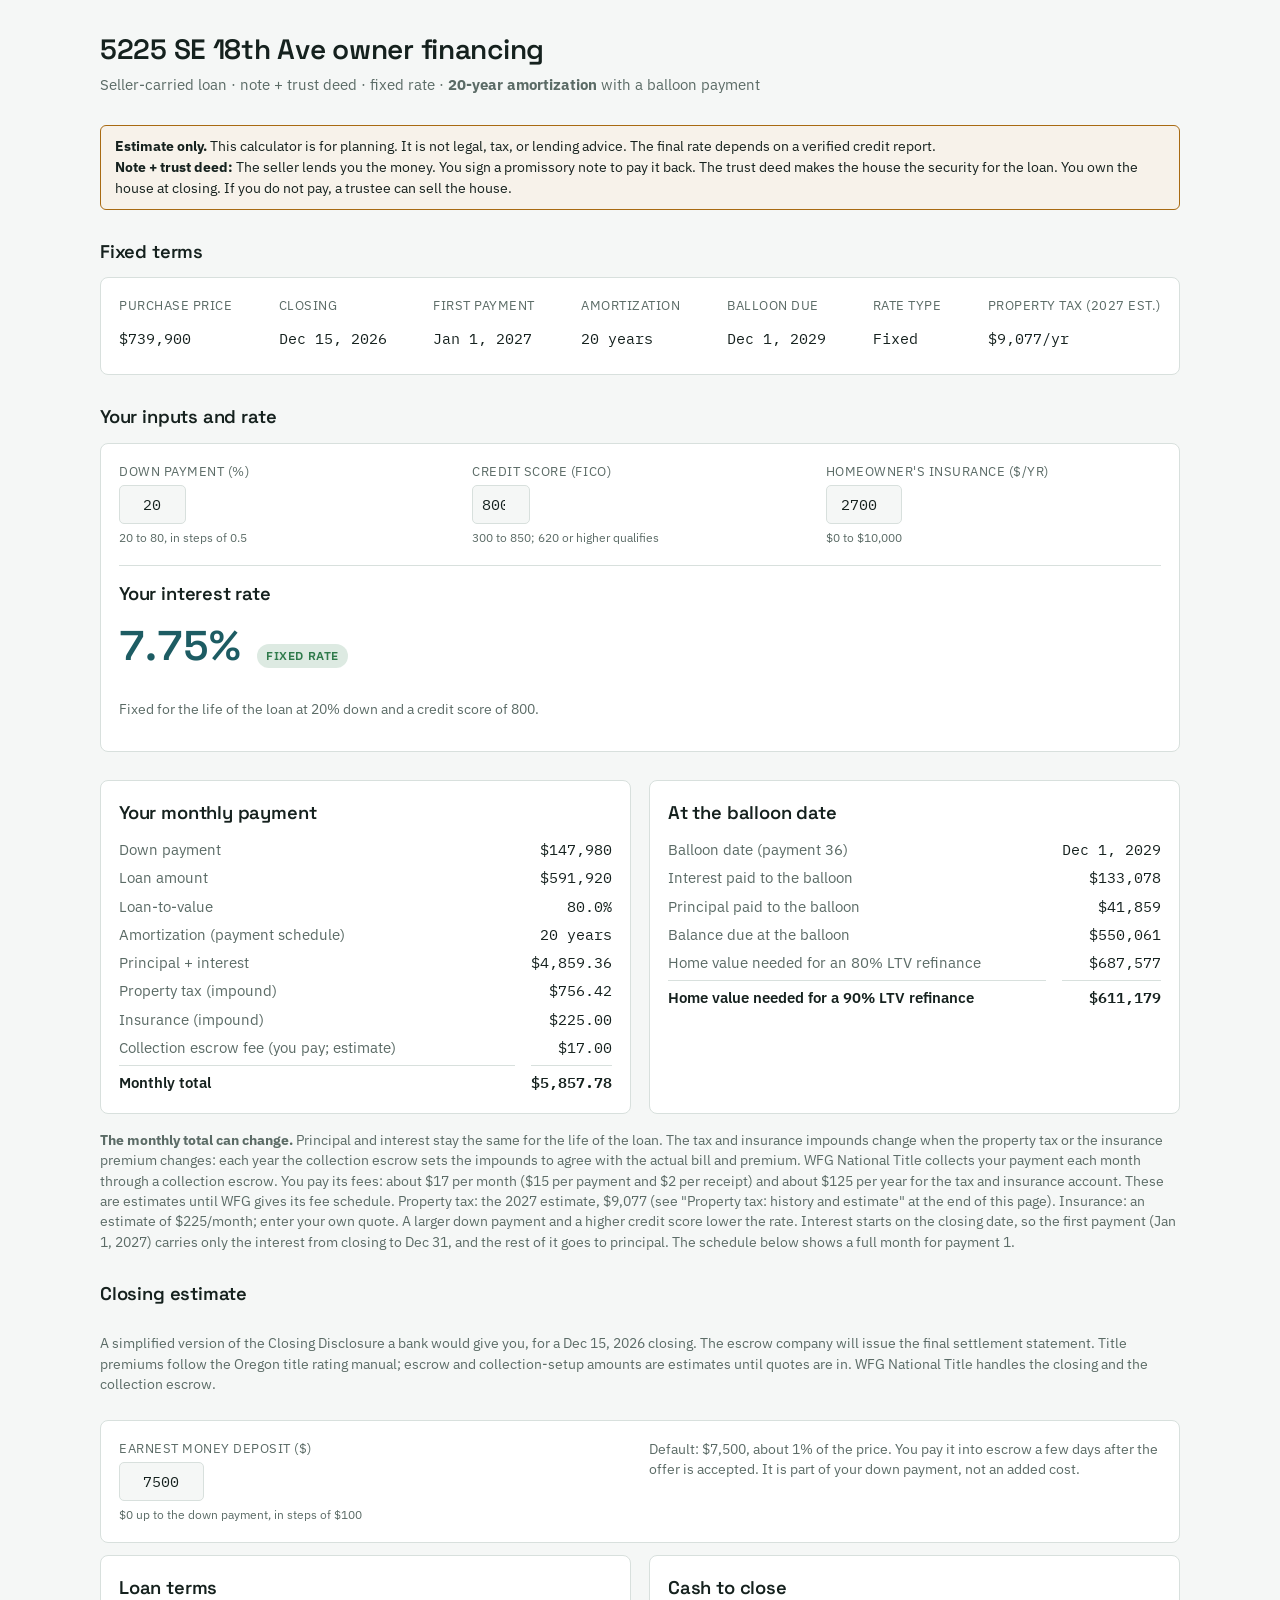
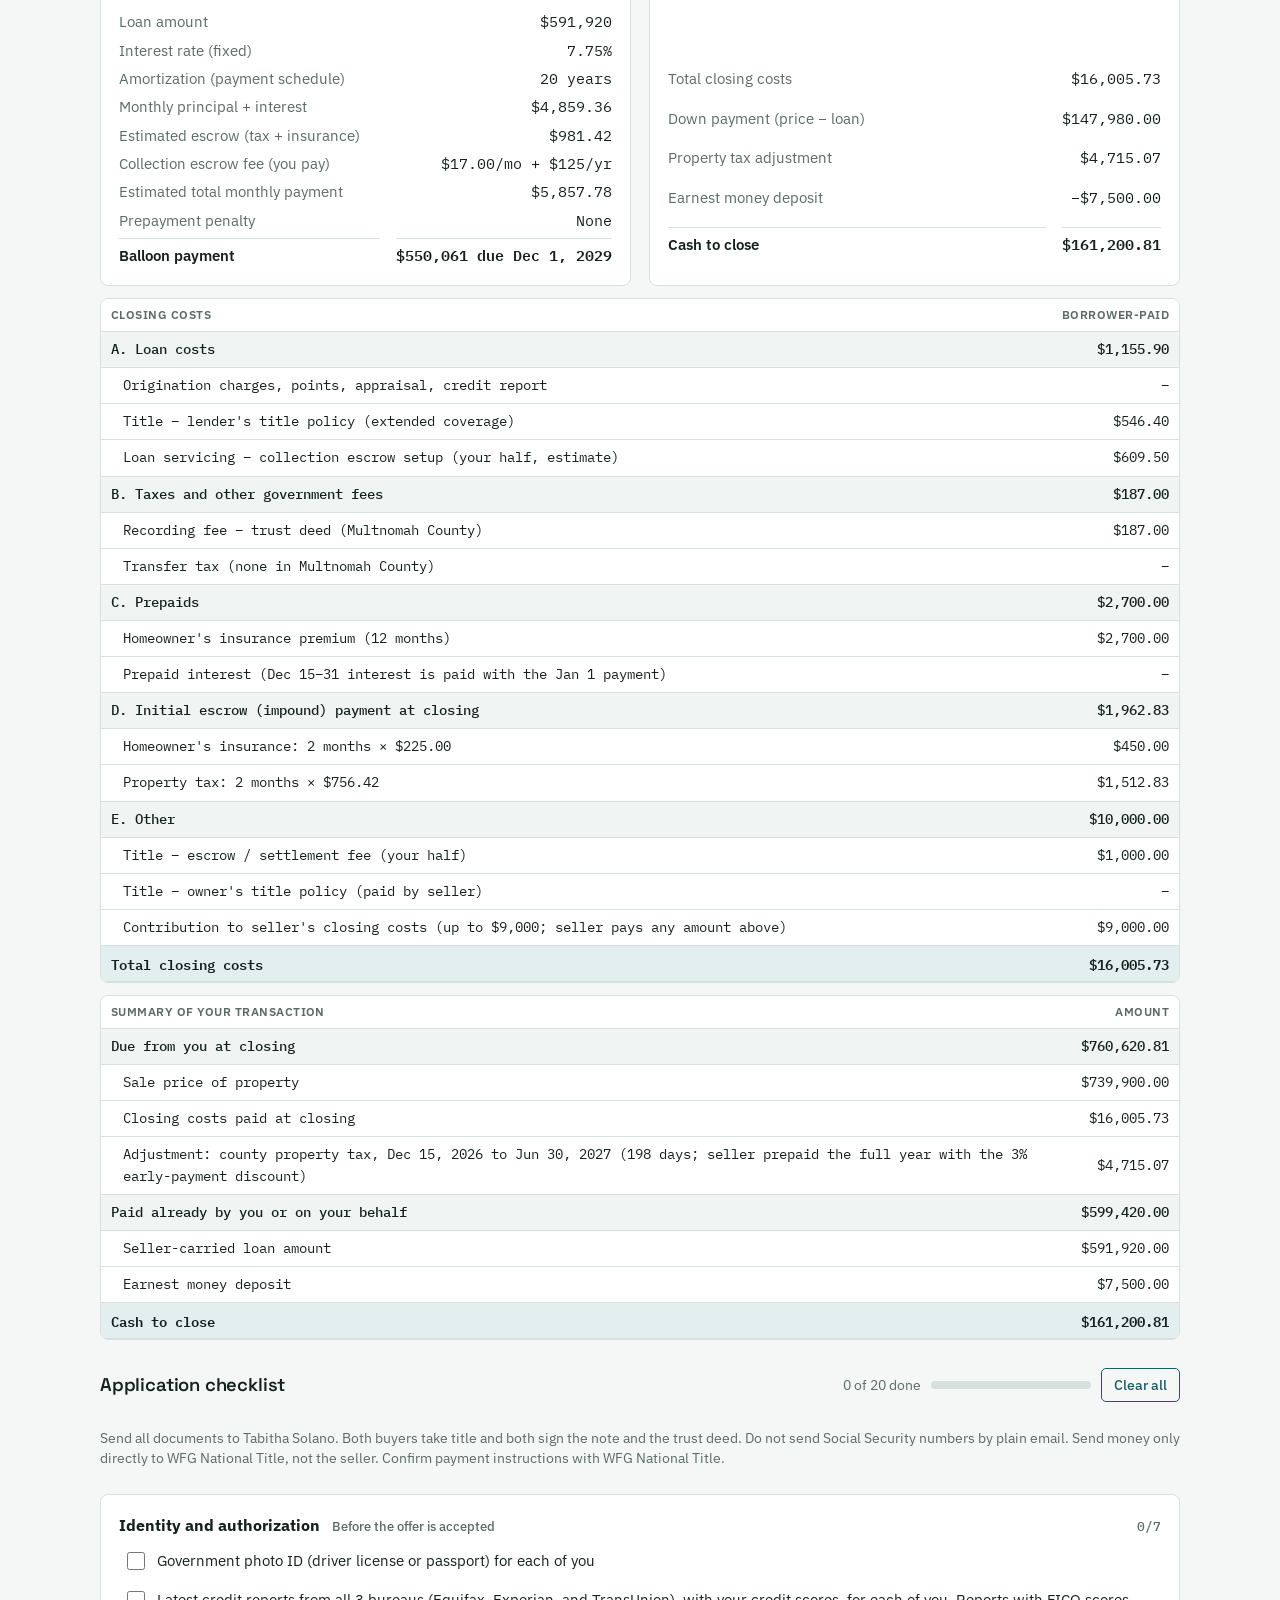
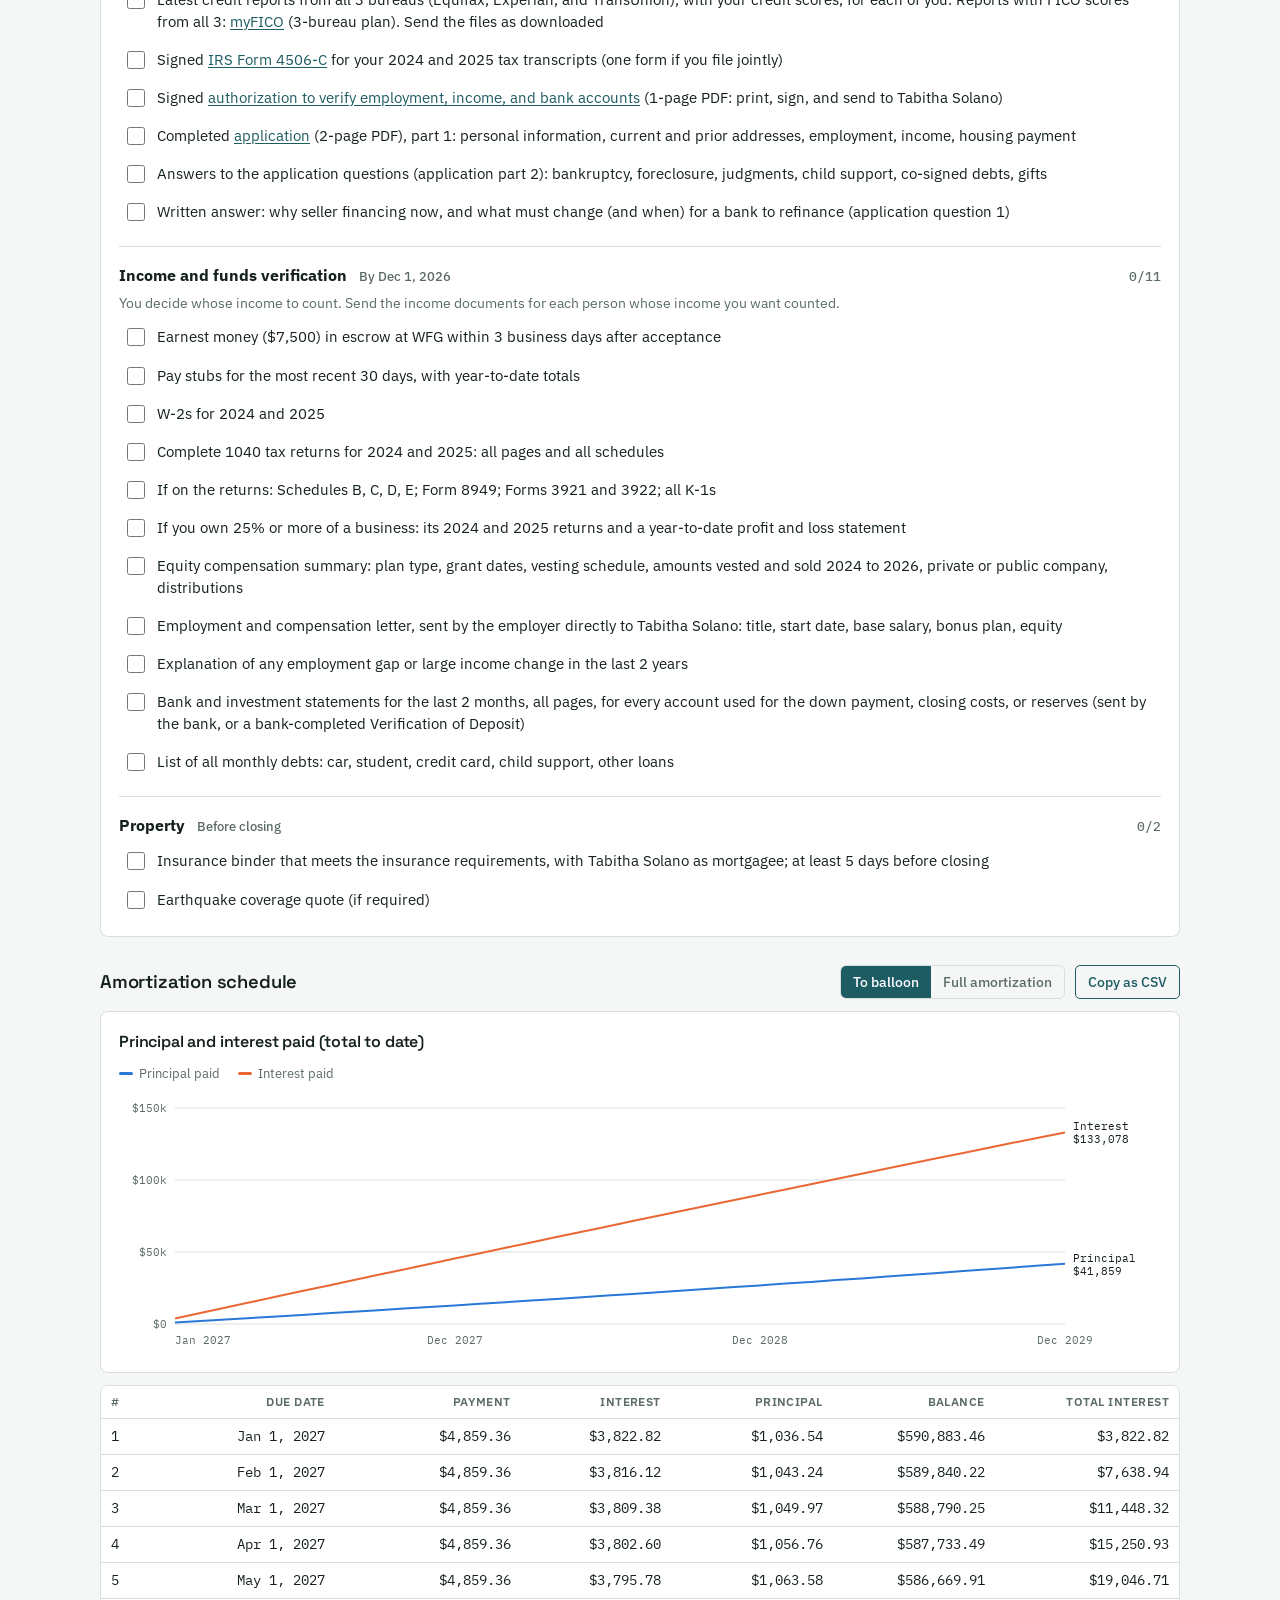
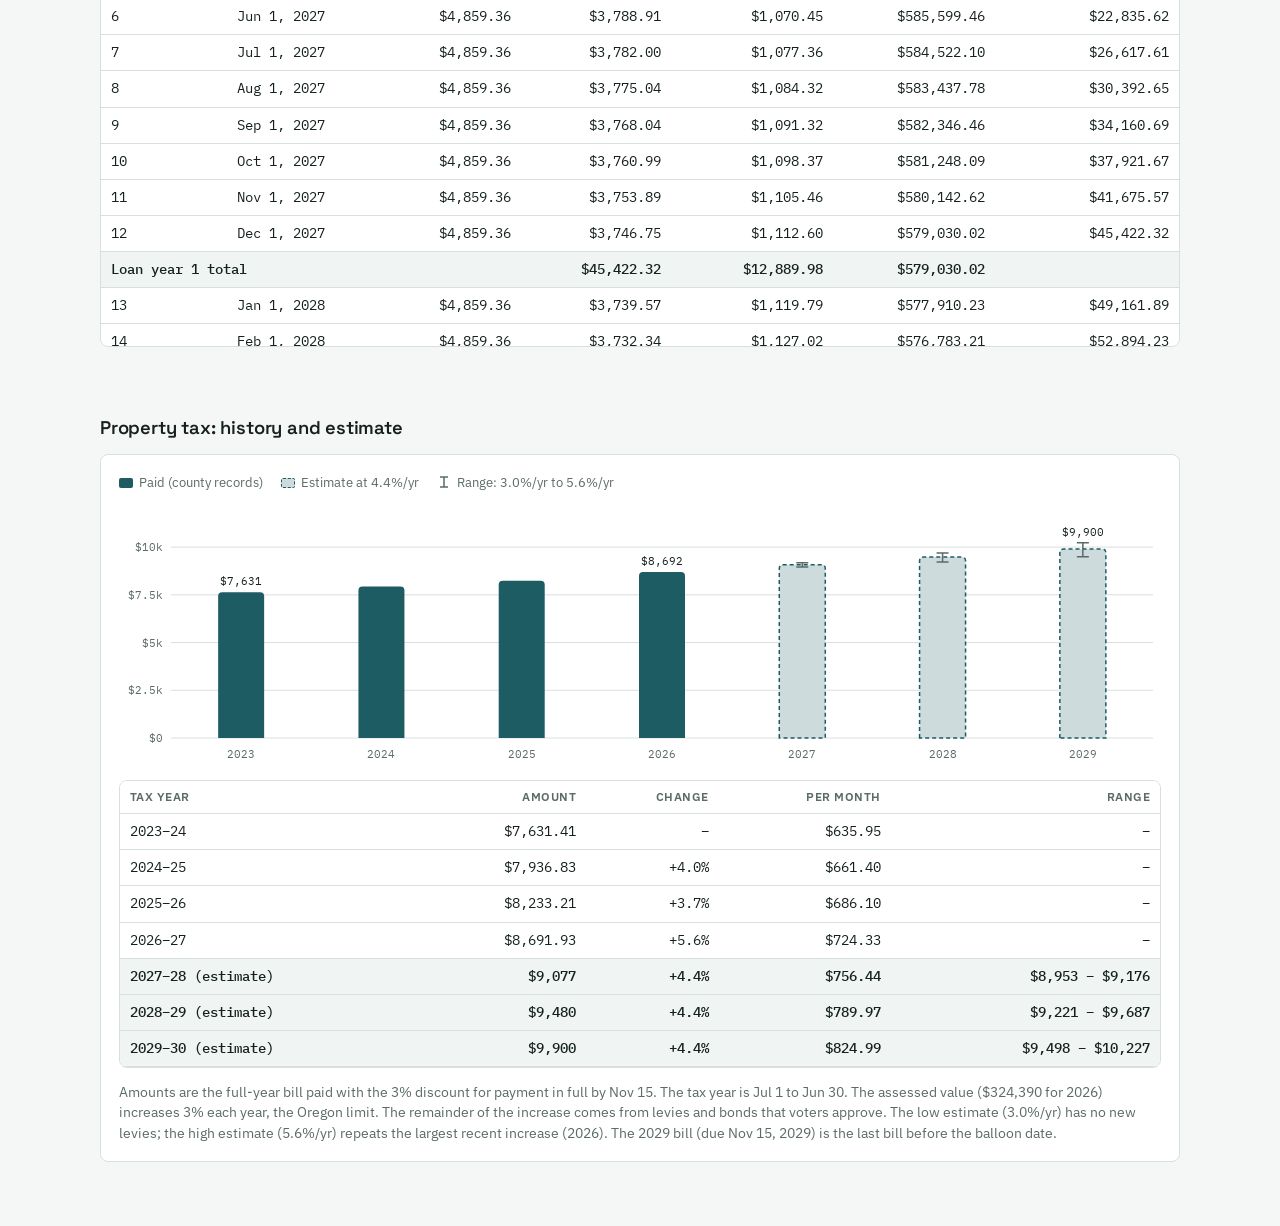
==== commit a6ddde3c: "feat: add buyer application PDF to 5225 SE 18th checklist" ====
--- a/5225-se-18th/index.html
+++ b/5225-se-18th/index.html
@@ -470,9 +470,9 @@
     ["a2",'Latest credit reports from all 3 bureaus (Equifax, Experian, and TransUnion), with your credit scores, for each of you. Reports with FICO scores from all 3: <a href="https://www.myfico.com/products" target="_blank" rel="noopener">myFICO</a> (3-bureau plan). Send the files as downloaded'],
     ["a3",'Signed <a href="https://www.irs.gov/pub/irs-pdf/f4506c.pdf" target="_blank" rel="noopener">IRS Form 4506-C</a> for your 2024 and 2025 tax transcripts (one form if you file jointly)'],
     ["a4",'Signed <a href="borrower-authorization.pdf" target="_blank" rel="noopener">authorization to verify employment, income, and bank accounts</a> (1-page PDF: print, sign, and send to Tabitha Solano)'],
-    ["a5","Completed application: personal information, current and prior addresses, employment, income, housing payment"],
-    ["a6","Answers to the application questions: bankruptcy, foreclosure, judgments, child support, co-signed debts, gifts"],
-    ["a7","Written answer: why seller financing now, and what must change (and when) for a bank to refinance"]]},
+    ["a5",'Completed <a href="buyer-application.pdf" target="_blank" rel="noopener">application</a> (2-page PDF), part 1: personal information, current and prior addresses, employment, income, housing payment'],
+    ["a6","Answers to the application questions (application part 2): bankruptcy, foreclosure, judgments, child support, co-signed debts, gifts"],
+    ["a7","Written answer: why seller financing now, and what must change (and when) for a bank to refinance (application question 1)"]]},
   {id:"b", title:"Income and funds verification", due:"By Dec 1, 2026", note:"You decide whose income to count. Send the income documents for each person whose income you want counted.", items:[
     ["d1","Earnest money ($7,500) in escrow at WFG within 3 business days after acceptance"],
     ["b1","Pay stubs for the most recent 30 days, with year-to-date totals"],
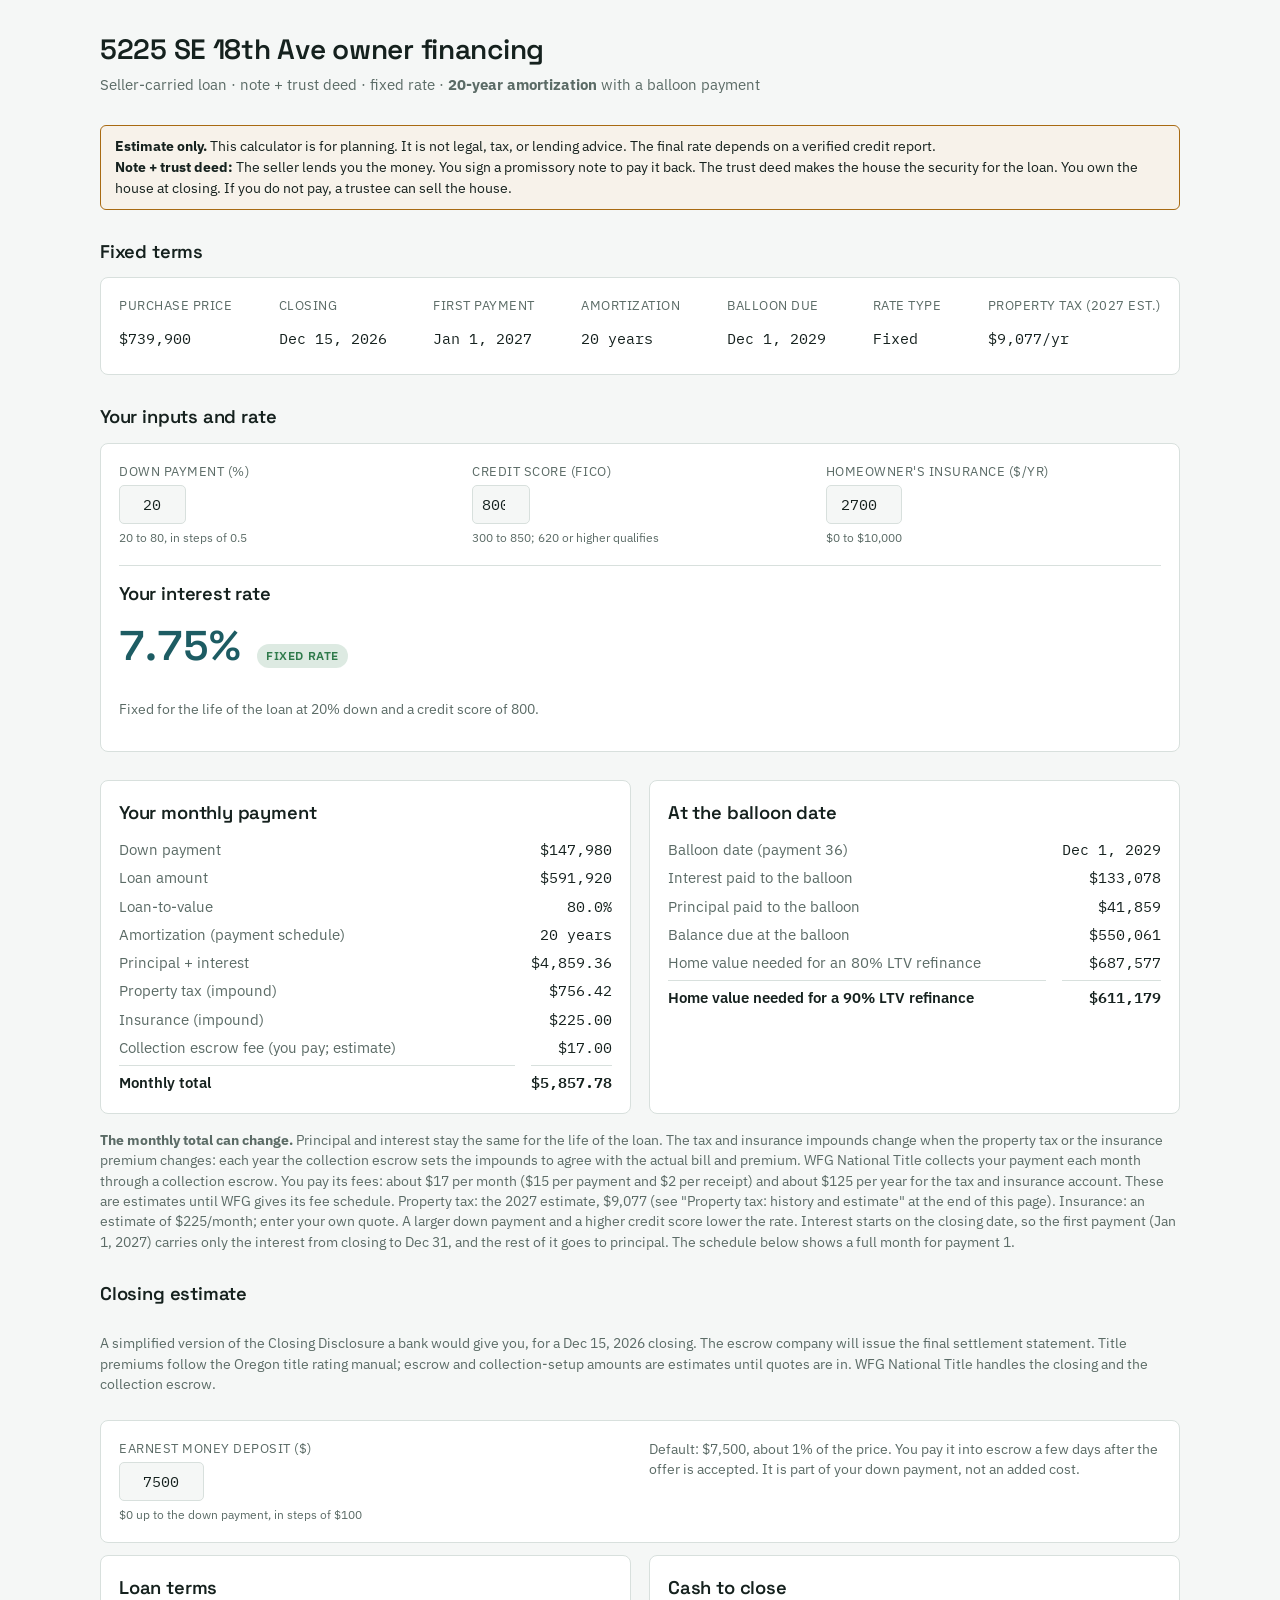
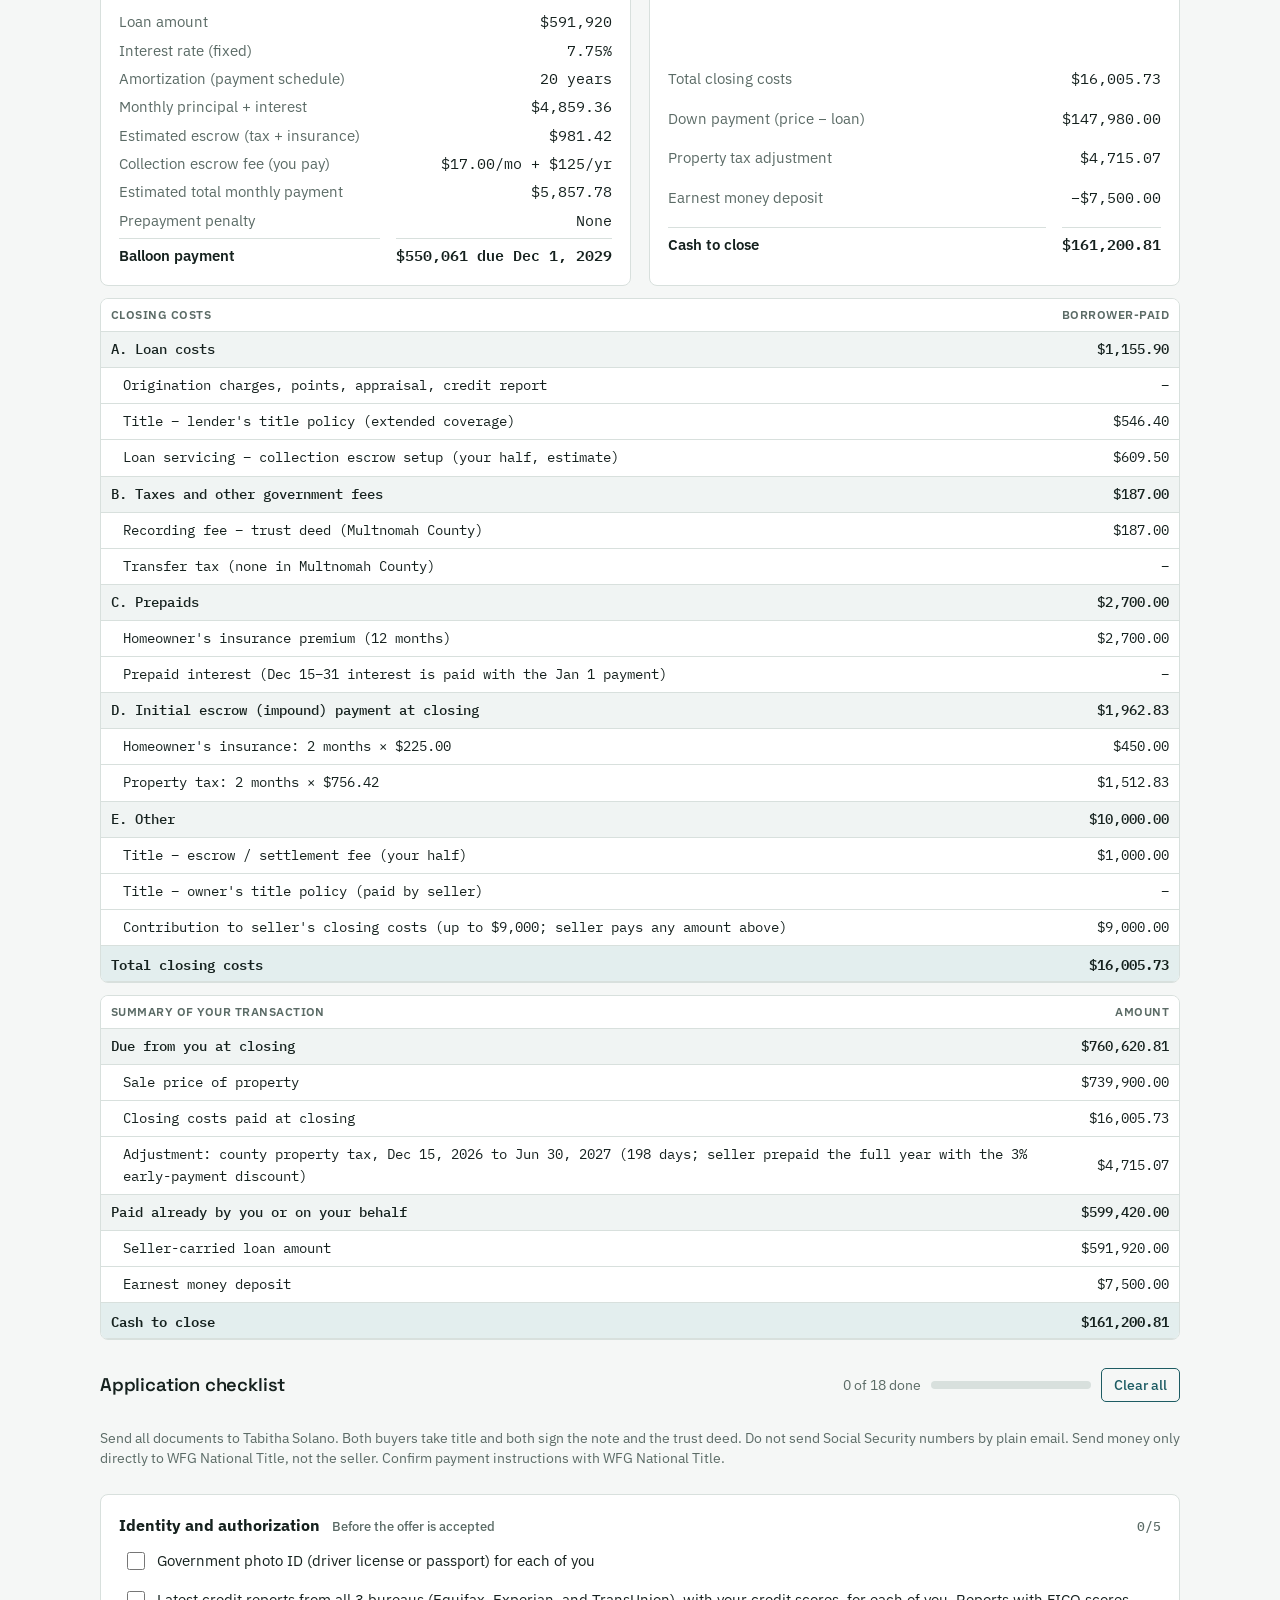
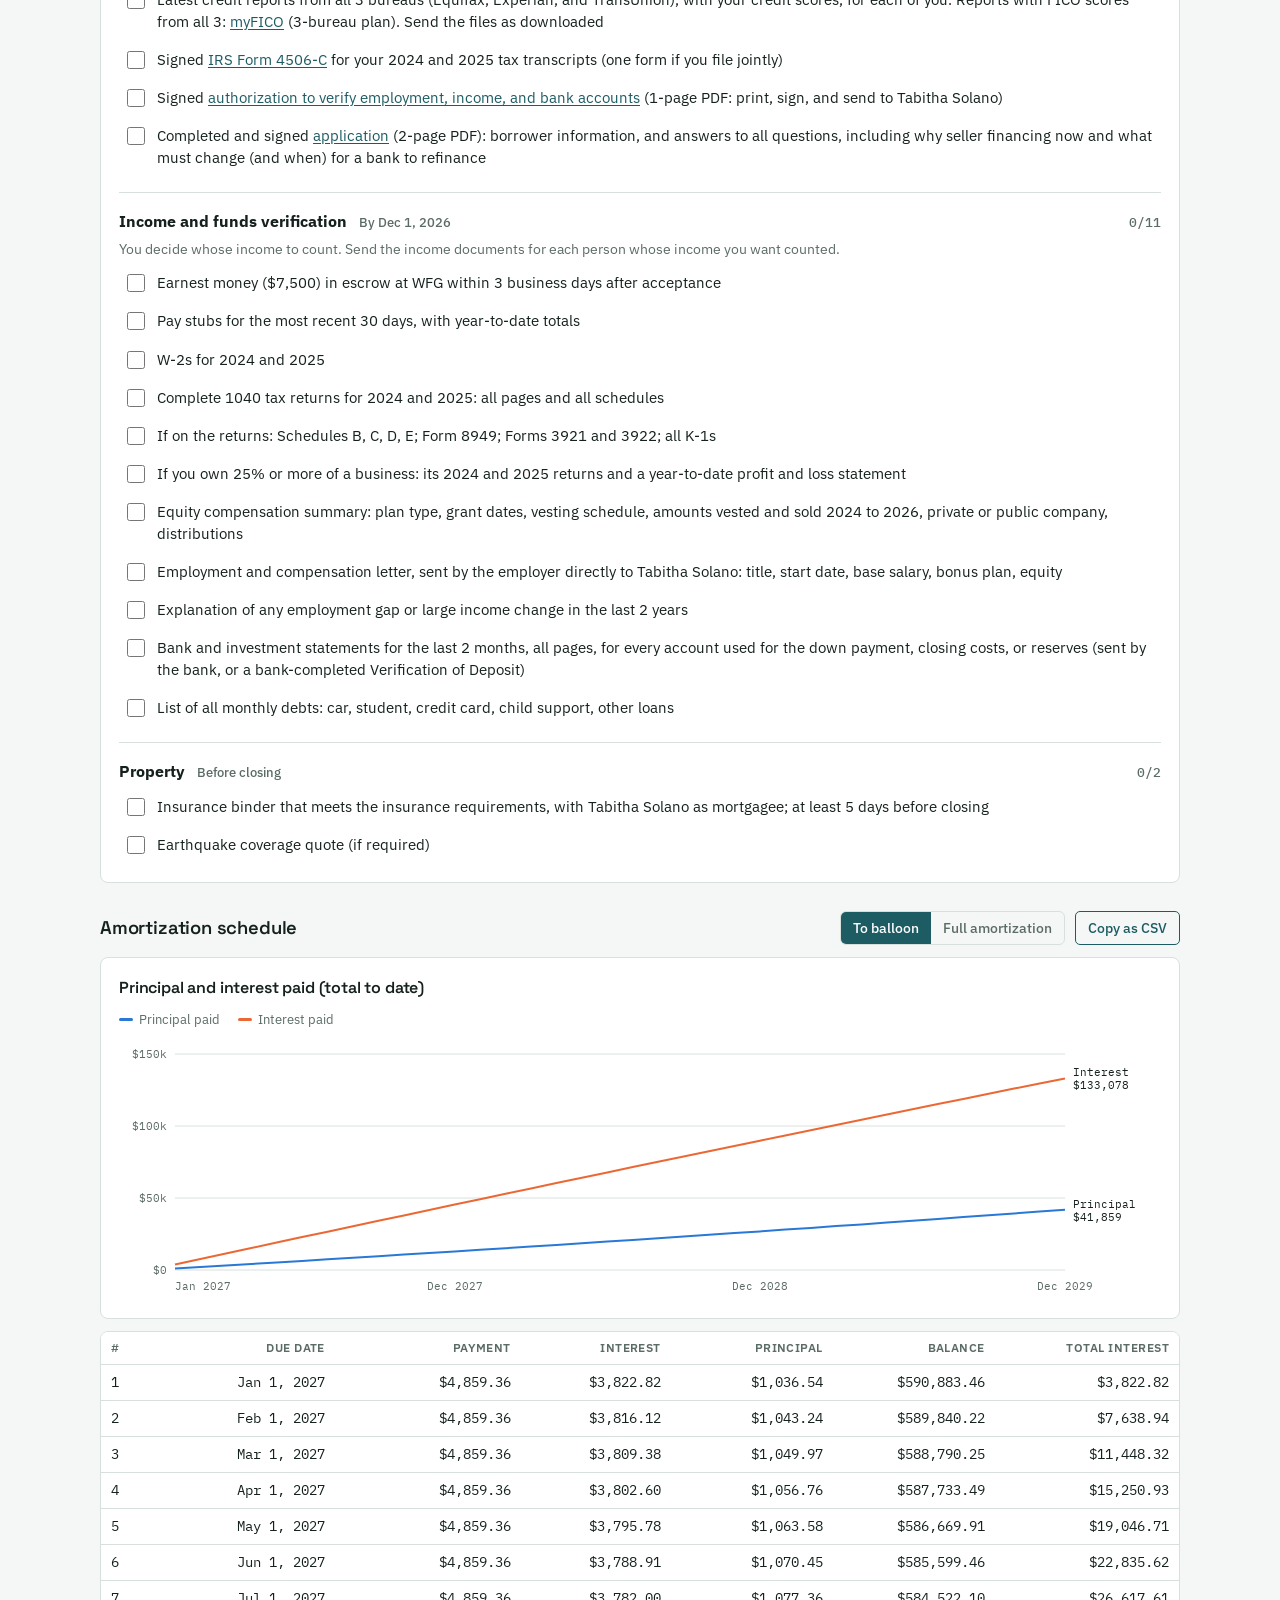
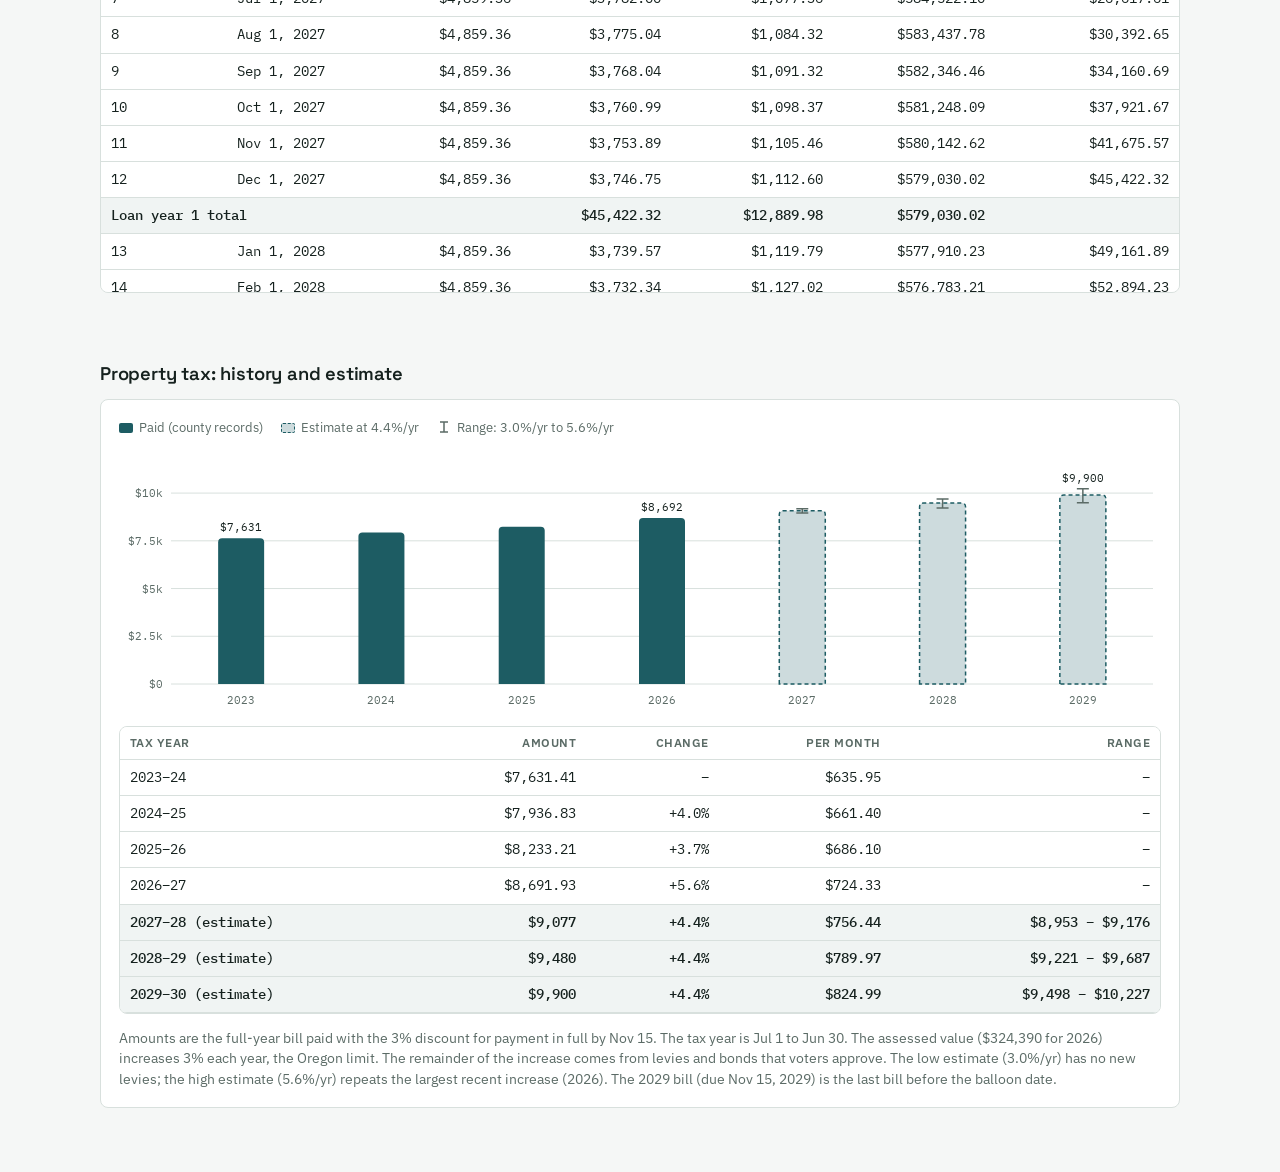
==== commit 37bb91cb: "fix: merge application items into one in 5225 SE 18th checklist" ====
--- a/5225-se-18th/index.html
+++ b/5225-se-18th/index.html
@@ -470,9 +470,7 @@
     ["a2",'Latest credit reports from all 3 bureaus (Equifax, Experian, and TransUnion), with your credit scores, for each of you. Reports with FICO scores from all 3: <a href="https://www.myfico.com/products" target="_blank" rel="noopener">myFICO</a> (3-bureau plan). Send the files as downloaded'],
     ["a3",'Signed <a href="https://www.irs.gov/pub/irs-pdf/f4506c.pdf" target="_blank" rel="noopener">IRS Form 4506-C</a> for your 2024 and 2025 tax transcripts (one form if you file jointly)'],
     ["a4",'Signed <a href="borrower-authorization.pdf" target="_blank" rel="noopener">authorization to verify employment, income, and bank accounts</a> (1-page PDF: print, sign, and send to Tabitha Solano)'],
-    ["a5",'Completed <a href="buyer-application.pdf" target="_blank" rel="noopener">application</a> (2-page PDF), part 1: personal information, current and prior addresses, employment, income, housing payment'],
-    ["a6","Answers to the application questions (application part 2): bankruptcy, foreclosure, judgments, child support, co-signed debts, gifts"],
-    ["a7","Written answer: why seller financing now, and what must change (and when) for a bank to refinance (application question 1)"]]},
+    ["a5",'Completed and signed <a href="buyer-application.pdf" target="_blank" rel="noopener">application</a> (2-page PDF): borrower information, and answers to all questions, including why seller financing now and what must change (and when) for a bank to refinance']]},
   {id:"b", title:"Income and funds verification", due:"By Dec 1, 2026", note:"You decide whose income to count. Send the income documents for each person whose income you want counted.", items:[
     ["d1","Earnest money ($7,500) in escrow at WFG within 3 business days after acceptance"],
     ["b1","Pay stubs for the most recent 30 days, with year-to-date totals"],
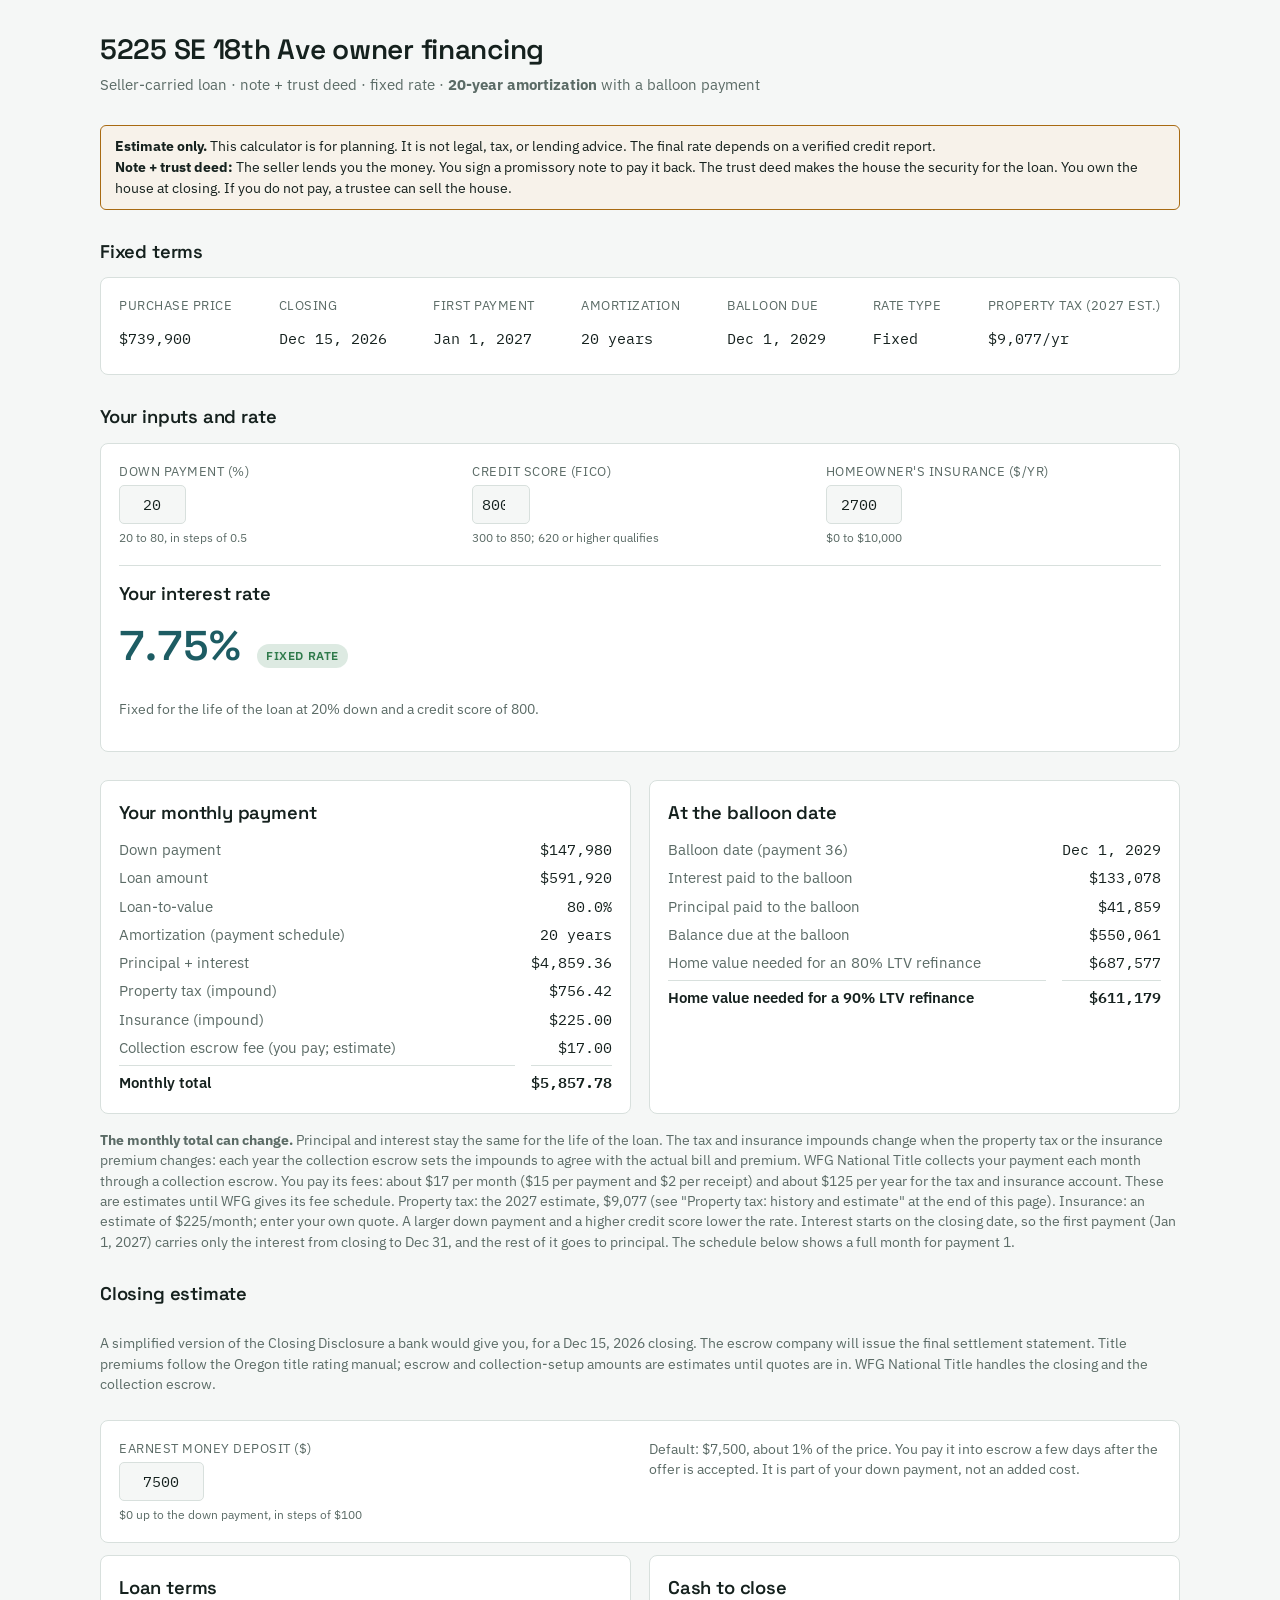
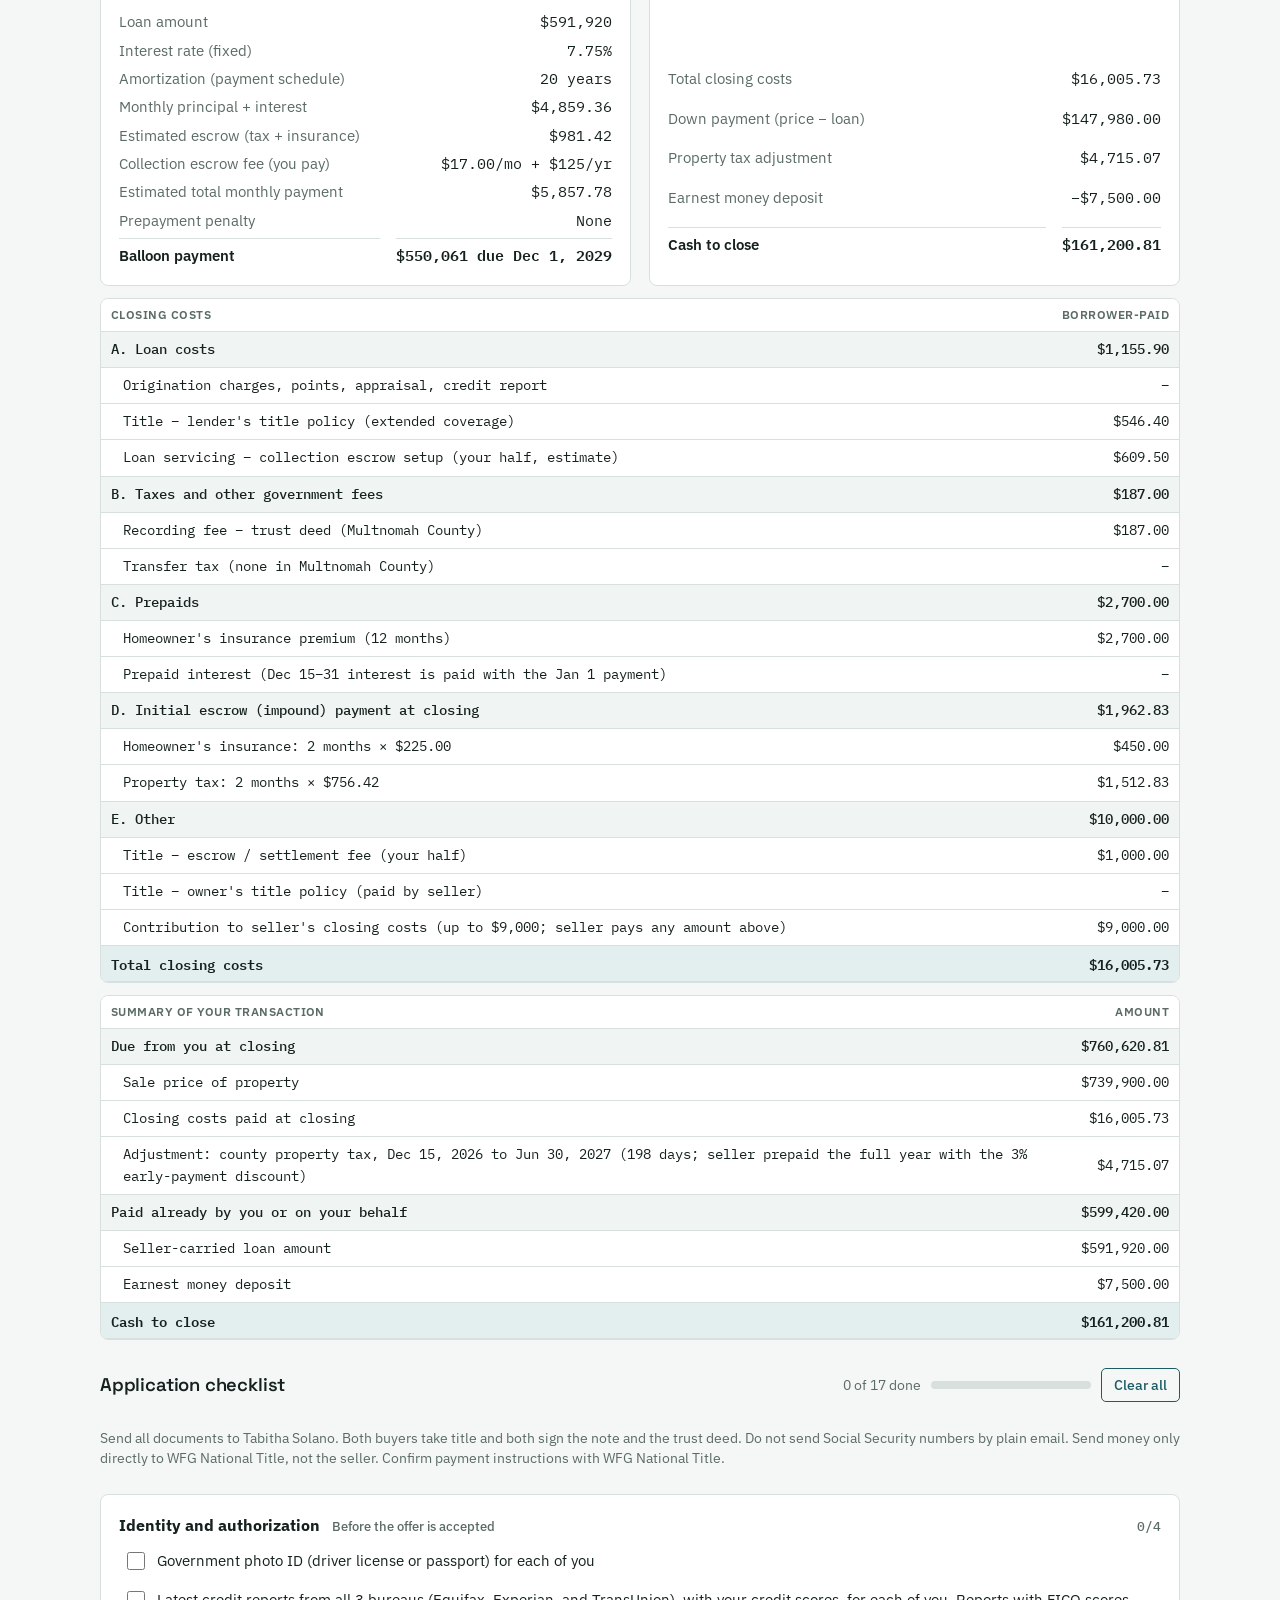
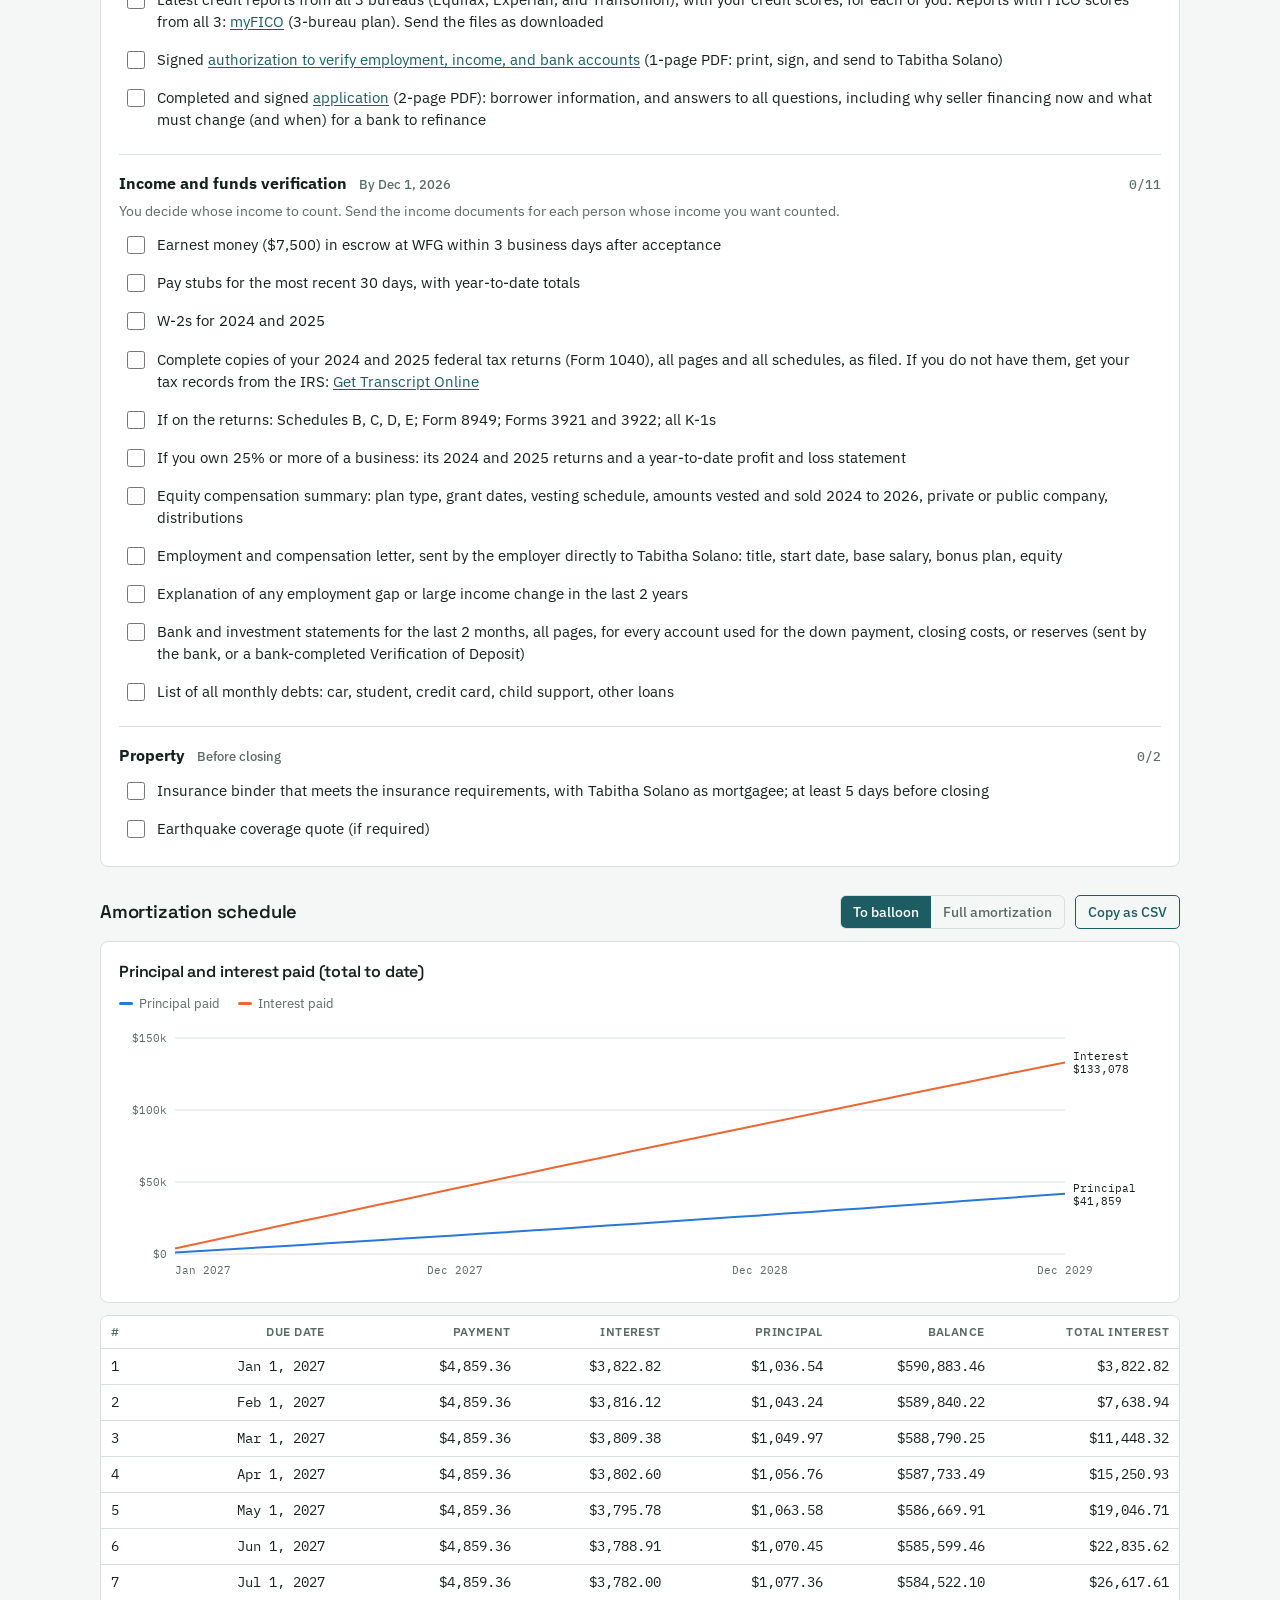
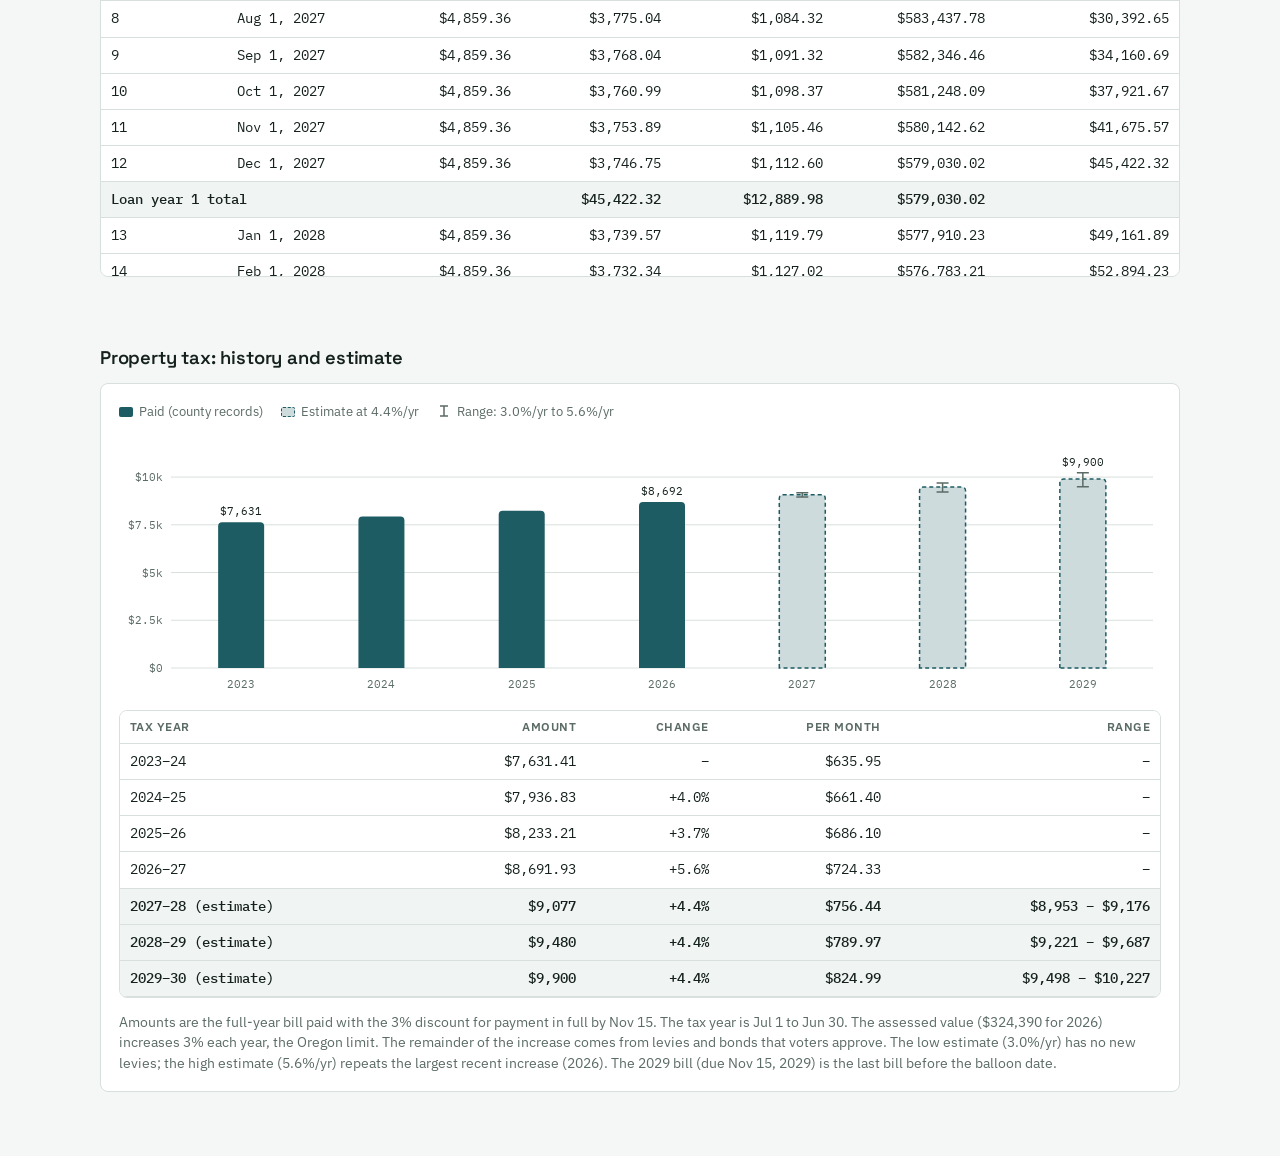
==== commit 057c6775: "fix: replace Form 4506-C with tax return copies in 5225 SE 18th checklist" ====
--- a/5225-se-18th/index.html
+++ b/5225-se-18th/index.html
@@ -468,14 +468,13 @@
   {id:"a", title:"Identity and authorization", due:"Before the offer is accepted", items:[
     ["a1","Government photo ID (driver license or passport) for each of you"],
     ["a2",'Latest credit reports from all 3 bureaus (Equifax, Experian, and TransUnion), with your credit scores, for each of you. Reports with FICO scores from all 3: <a href="https://www.myfico.com/products" target="_blank" rel="noopener">myFICO</a> (3-bureau plan). Send the files as downloaded'],
-    ["a3",'Signed <a href="https://www.irs.gov/pub/irs-pdf/f4506c.pdf" target="_blank" rel="noopener">IRS Form 4506-C</a> for your 2024 and 2025 tax transcripts (one form if you file jointly)'],
     ["a4",'Signed <a href="borrower-authorization.pdf" target="_blank" rel="noopener">authorization to verify employment, income, and bank accounts</a> (1-page PDF: print, sign, and send to Tabitha Solano)'],
     ["a5",'Completed and signed <a href="buyer-application.pdf" target="_blank" rel="noopener">application</a> (2-page PDF): borrower information, and answers to all questions, including why seller financing now and what must change (and when) for a bank to refinance']]},
   {id:"b", title:"Income and funds verification", due:"By Dec 1, 2026", note:"You decide whose income to count. Send the income documents for each person whose income you want counted.", items:[
     ["d1","Earnest money ($7,500) in escrow at WFG within 3 business days after acceptance"],
     ["b1","Pay stubs for the most recent 30 days, with year-to-date totals"],
     ["b2","W-2s for 2024 and 2025"],
-    ["b3","Complete 1040 tax returns for 2024 and 2025: all pages and all schedules"],
+    ["b3",'Complete copies of your 2024 and 2025 federal tax returns (Form 1040), all pages and all schedules, as filed. If you do not have them, get your tax records from the IRS: <a href="https://www.irs.gov/individuals/get-transcript" target="_blank" rel="noopener">Get Transcript Online</a>'],
     ["b4","If on the returns: Schedules B, C, D, E; Form 8949; Forms 3921 and 3922; all K-1s"],
     ["b5","If you own 25% or more of a business: its 2024 and 2025 returns and a year-to-date profit and loss statement"],
     ["b6","Equity compensation summary: plan type, grant dates, vesting schedule, amounts vested and sold 2024 to 2026, private or public company, distributions"],
